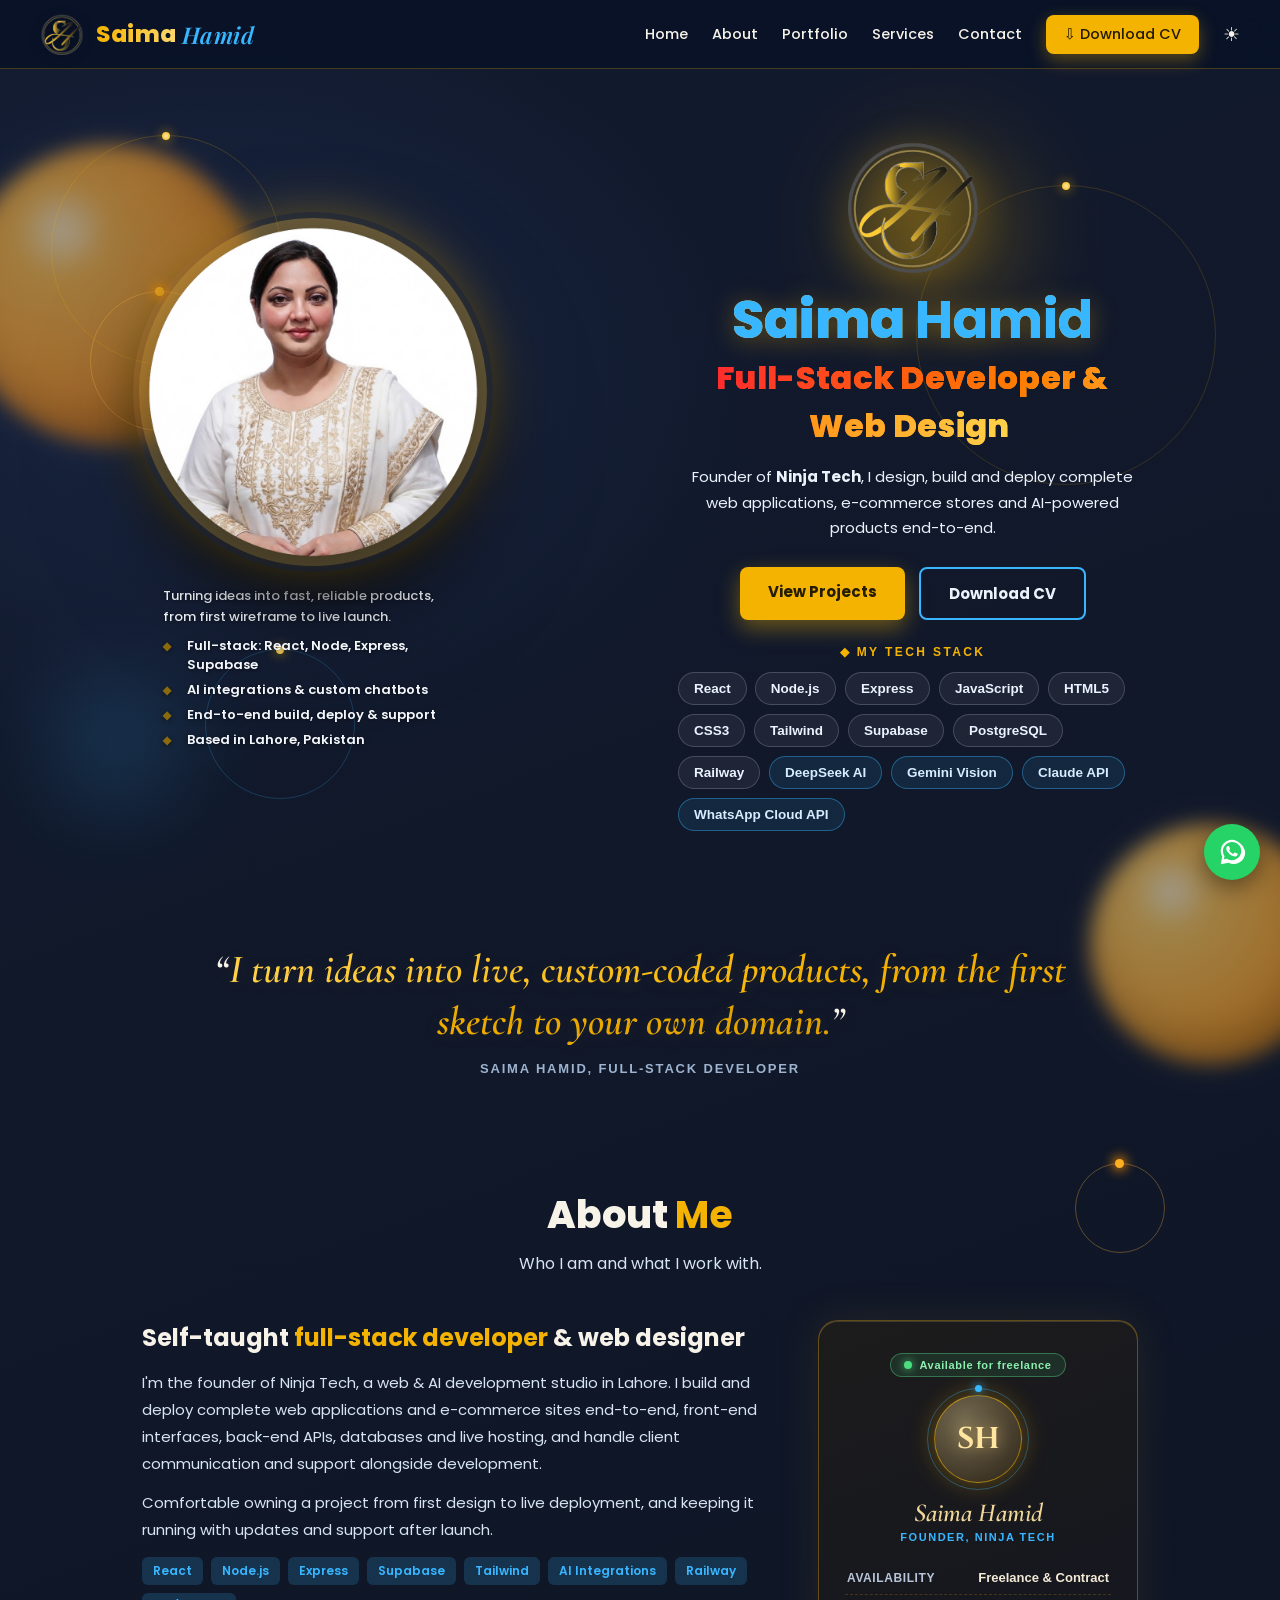
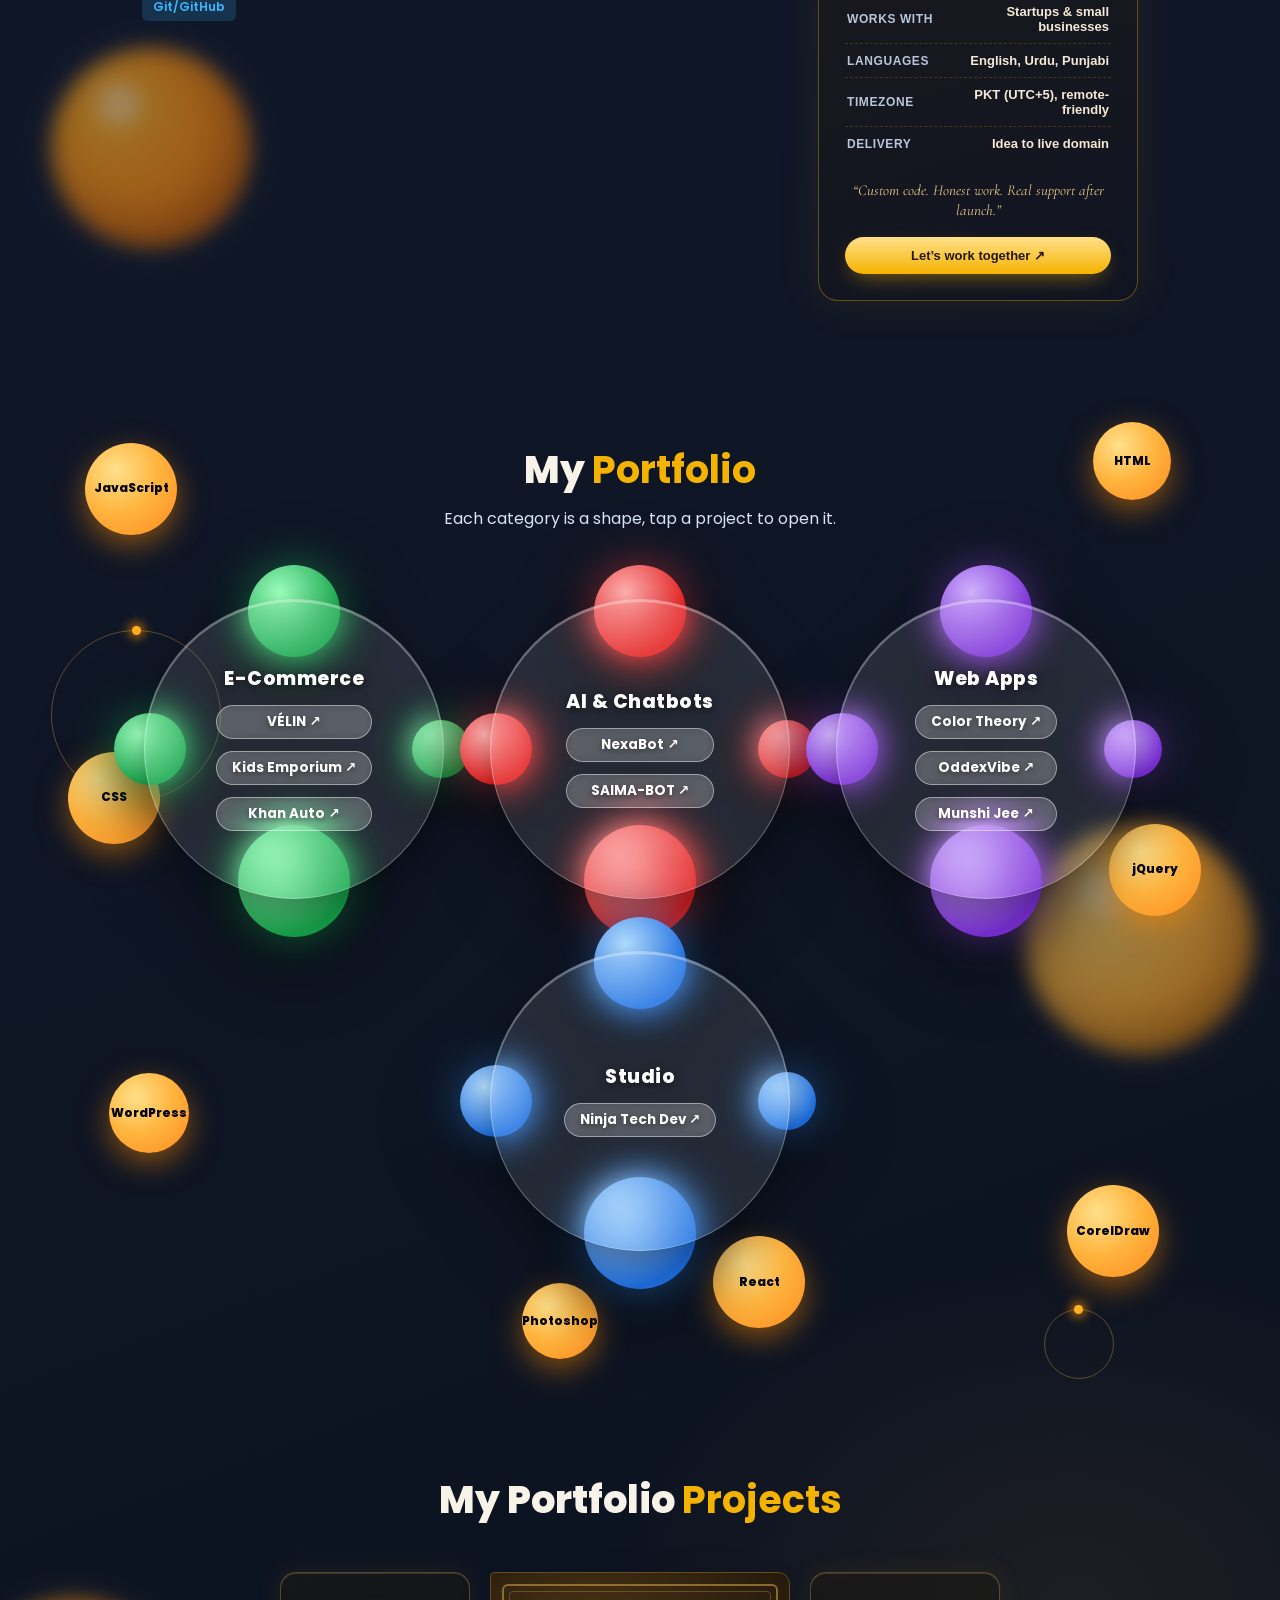
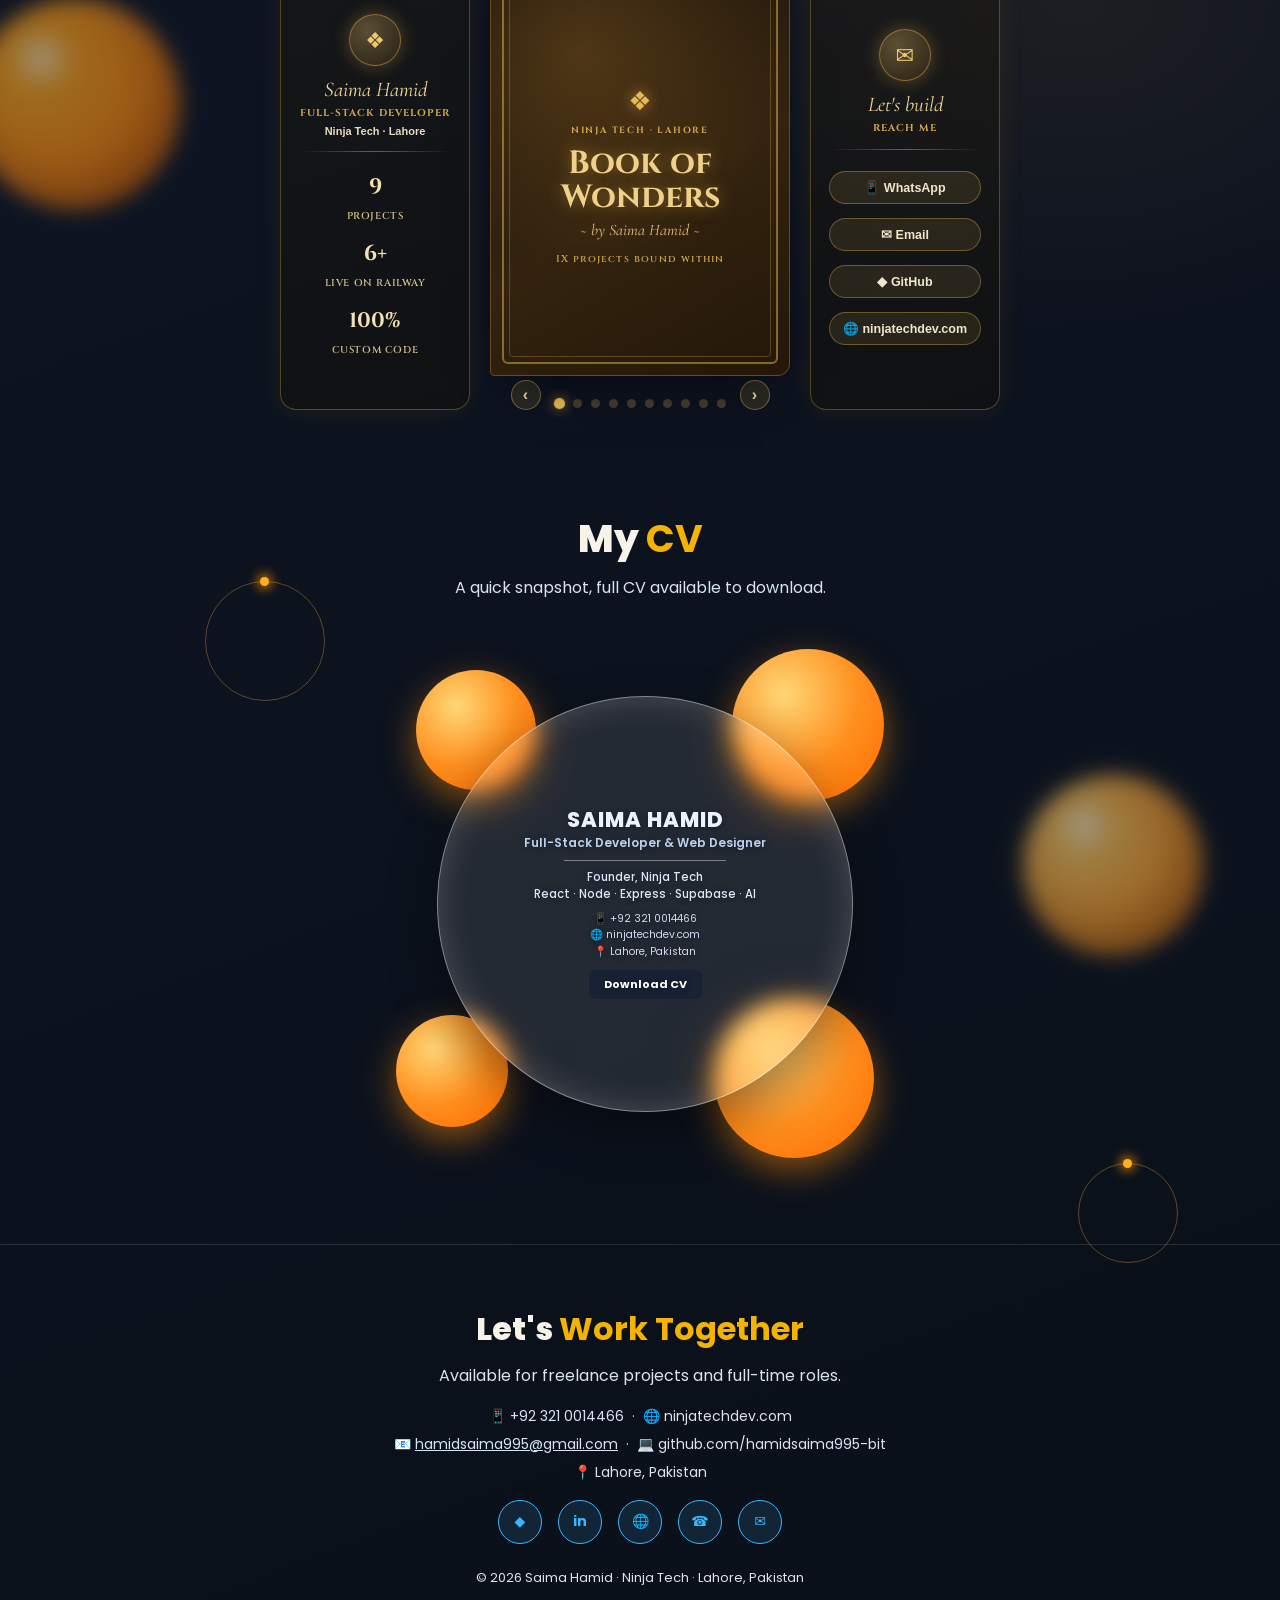
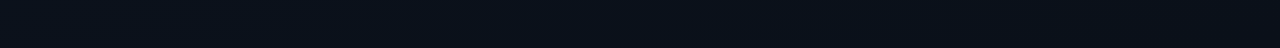
==== index.html @ 337b9e48 "Add files via upload" ====
<!DOCTYPE html>
<html lang="en" data-theme="dark">
<head>
<meta charset="UTF-8"><meta name="viewport" content="width=device-width, initial-scale=1.0">
<title>Saima Hamid, Portfolio</title>
<link rel="preconnect" href="https://fonts.googleapis.com">
<link href="https://fonts.googleapis.com/css2?family=Poppins:wght@400;500;600;700;800&family=Playfair+Display:ital,wght@1,600&display=swap" rel="stylesheet">
<style>
  :root{--accent:#F5B301;--accent-2:#e0a200;--sky:#38b6ff;--blue-dark:#0c2a5e;--ink:#152a4a;}
  html[data-theme="dark"]{--text:#f7f3e9;--muted:#d7e4f2;--nav:#f7f3e9;--line:rgba(255,255,255,.12);}
  html[data-theme="light"]{--text:#122a4a;--muted:#33506f;--nav:#122a4a;--line:rgba(12,42,94,.12);}
  *{margin:0;padding:0;box-sizing:border-box;}html{scroll-behavior:smooth;}
  body{font-family:"Poppins",system-ui,sans-serif;color:var(--text);position:relative;overflow-x:hidden;transition:color .4s;}
  html[data-theme="dark"] body{background-color:#070d1f;background-image:radial-gradient(1000px 720px at 12% 4%,rgba(46,110,255,.24),transparent 55%),radial-gradient(880px 640px at 90% 20%,rgba(120,60,230,.17),transparent 55%),radial-gradient(820px 620px at 50% 106%,rgba(24,90,220,.22),transparent 60%),linear-gradient(180deg,#060b1c,#0a1430 45%,#070d1f);}
  html[data-theme="light"] body{background:#eaf1fb;}
  @keyframes fadeUp{from{opacity:0;transform:translateY(24px);}to{opacity:1;transform:translateY(0);}}
  @keyframes fadeDown{from{opacity:0;transform:translateY(-16px);}to{opacity:1;transform:translateY(0);}}
  .reveal,.fx{animation:revIn .9s ease both;}@keyframes revIn{0%{opacity:0;transform:translateY(22px)}100%{opacity:1;transform:none}}

  nav{position:sticky;top:0;z-index:50;display:flex;align-items:center;justify-content:space-between;
    padding:12px 40px;background:rgba(8,18,38,.82);backdrop-filter:blur(12px);
    border-bottom:1px solid rgba(245,179,1,.25);animation:fadeDown .6s ease both;}
  html[data-theme="light"] nav{background:rgba(255,255,255,.9);border-bottom:1px solid rgba(12,42,94,.12);}
  .brand{display:flex;align-items:center;gap:12px;}
  .brand img{width:44px;height:44px;object-fit:contain;filter:drop-shadow(0 2px 6px rgba(0,0,0,.4));}
  .brand .bt{font-weight:800;font-size:23px;letter-spacing:.5px;display:flex;align-items:center;gap:5px;}
  .brand .b1{background:linear-gradient(90deg,var(--accent),#ffd76a);-webkit-background-clip:text;background-clip:text;color:transparent;}
  .brand .b2{color:var(--sky);font-family:"Playfair Display",serif;font-style:italic;font-weight:600;}
  .links{display:flex;align-items:center;gap:24px;}
  .links a{color:var(--nav);text-decoration:none;font-size:14.5px;font-weight:500;position:relative;transition:.25s;white-space:nowrap;}
  .links a:not(.cv-dl)::after{content:"";position:absolute;left:0;bottom:-6px;height:2px;width:0;background:linear-gradient(90deg,var(--accent),var(--sky));transition:width .3s;}
  .links a:not(.cv-dl):hover::after{width:100%;}.links a:hover{color:var(--accent);}
  .cv-dl{display:inline-flex;align-items:center;gap:7px;background:var(--accent);color:#241c00 !important;padding:9px 18px;border-radius:8px;font-weight:700;box-shadow:0 6px 18px rgba(245,179,1,.35);transition:.25s;}
  .cv-dl:hover{background:var(--accent-2);}
  .toggle{background:none;border:none;cursor:pointer;font-size:19px;color:var(--nav);transition:transform .4s;}.toggle:hover{transform:rotate(30deg) scale(1.15);}

  .hero{display:flex;align-items:center;justify-content:space-around;gap:40px;padding:56px 60px;min-height:calc(100vh - 70px);flex-wrap:wrap;background:linear-gradient(90deg,#c6a02a 0,#9c7a18 40%,rgba(9,24,52,.42) 40%,rgba(9,24,52,.42) 100%),url("[data-uri]") center/cover;}
  .photo-wrap{flex-shrink:0;display:flex;flex-direction:column;align-items:center;gap:14px;animation:fadeUp .8s .1s ease both;}
  .hero-icon{width:360px;max-width:88vw;filter:drop-shadow(0 26px 44px rgba(0,0,0,.5));display:block;}
  .info{max-width:470px;}
  html[data-theme="light"] .info{background:rgba(255,255,255,.74);backdrop-filter:blur(4px);padding:26px;border-radius:18px;box-shadow:0 20px 50px rgba(12,42,94,.15);}
  .info .hi{color:var(--sky);font-weight:600;letter-spacing:2px;font-size:13px;}
  .info .name{font-size:52px;font-weight:800;line-height:1.05;margin-top:6px;}.info .name b{color:var(--accent);}
  .bar{height:4px;width:70px;margin:14px 0;border-radius:3px;background:linear-gradient(90deg,var(--accent),var(--sky));}
  .info .role{font-size:19px;font-weight:600;color:var(--accent);}
  html[data-theme="light"] .info .role{color:var(--blue-dark);}
  .info .desc{color:#dbe7f6;font-size:15px;line-height:1.7;margin-top:14px;}
  .cta{display:flex;gap:14px;margin-top:26px;flex-wrap:wrap;}
  .btn{padding:13px 28px;border-radius:8px;font-size:15px;font-weight:700;text-decoration:none;transition:.28s;}
  .btn.primary{background:var(--accent);color:#241c00;box-shadow:0 8px 22px rgba(245,179,1,.4);}
  .btn.primary:hover{transform:translateY(-3px);box-shadow:0 14px 30px rgba(56,182,255,.5);}
  .btn.ghost{background:transparent;color:var(--text);border:2px solid var(--sky);}.btn.ghost:hover{background:var(--sky);color:#fff;}

  section.block{padding:70px 46px;max-width:1180px;margin:0 auto;}
  .head{text-align:center;margin-bottom:44px;}
  .head h2{font-size:38px;font-weight:800;}.head h2 b{color:var(--accent);}.head p{color:var(--muted);margin-top:8px;}
  .about{display:flex;gap:56px;align-items:center;flex-wrap:wrap;justify-content:center;}
  .about-txt{max-width:620px;}.about-txt h3{font-size:24px;margin-bottom:14px;}.about-txt h3 b{color:var(--accent);}
  .about-txt p{color:var(--muted);line-height:1.8;font-size:15px;margin-bottom:12px;}
  .about-txt .chips{display:flex;flex-wrap:wrap;gap:8px;margin-top:14px;}
  .about-txt .chips span{font-size:12px;padding:5px 11px;border-radius:6px;background:rgba(56,182,255,.18);color:var(--sky);font-weight:600;}

  /* PORTFOLIO, shape with multi-color orb image fill (no glass) */
  .tiles{display:flex;flex-wrap:wrap;gap:52px 46px;justify-content:center;align-items:center;padding:24px 0 80px;}
  .tile{position:relative;display:grid;place-items:center;filter:drop-shadow(0 20px 30px rgba(0,0,0,.62));transition:transform .45s cubic-bezier(.2,.85,.3,1),filter .45s;}
  .tile:hover{transform:translateY(-14px) scale(1.06);filter:drop-shadow(0 28px 46px rgba(0,0,0,.65)) brightness(1.09) saturate(1.15);}.tile-bg{transition:box-shadow .45s;}
  .tile-bg{position:absolute;inset:0;background-size:cover;background-position:center;backdrop-filter:blur(10px) saturate(1.25);-webkit-backdrop-filter:blur(10px) saturate(1.25);box-shadow:inset 5px 6px 16px rgba(255,255,255,.30),inset -8px -10px 22px rgba(0,0,0,.34),inset 0 0 0 1.5px rgba(255,255,255,.38);}
  .ecom .tile-bg{background:radial-gradient(42% 34% at 30% 20%,rgba(255,255,255,.92) 0%,rgba(255,255,255,0) 46%),radial-gradient(135% 120% at 24% 14%,rgba(255,255,255,.45) 0%,rgba(255,255,255,0) 50%),radial-gradient(120% 120% at 82% 92%,rgba(0,0,0,.40) 0%,rgba(0,0,0,0) 52%),linear-gradient(150deg,rgba(34,197,94,.52),rgba(14,120,66,.42));}
  .ai .tile-bg{background:radial-gradient(42% 34% at 30% 20%,rgba(255,255,255,.92) 0%,rgba(255,255,255,0) 46%),radial-gradient(135% 120% at 24% 14%,rgba(255,255,255,.45) 0%,rgba(255,255,255,0) 50%),radial-gradient(120% 120% at 82% 92%,rgba(0,0,0,.40) 0%,rgba(0,0,0,0) 52%),linear-gradient(150deg,rgba(139,92,246,.54),rgba(76,45,180,.44));}
  .web .tile-bg{background:radial-gradient(42% 34% at 30% 20%,rgba(255,255,255,.92) 0%,rgba(255,255,255,0) 46%),radial-gradient(135% 120% at 24% 14%,rgba(255,255,255,.45) 0%,rgba(255,255,255,0) 50%),radial-gradient(120% 120% at 82% 92%,rgba(0,0,0,.40) 0%,rgba(0,0,0,0) 52%),linear-gradient(150deg,rgba(239,68,68,.54),rgba(165,25,40,.44));}
  .studio .tile-bg{background:radial-gradient(42% 34% at 30% 20%,rgba(255,255,255,.92) 0%,rgba(255,255,255,0) 46%),radial-gradient(135% 120% at 24% 14%,rgba(255,255,255,.45) 0%,rgba(255,255,255,0) 50%),radial-gradient(120% 120% at 82% 92%,rgba(0,0,0,.40) 0%,rgba(0,0,0,0) 52%),linear-gradient(150deg,rgba(245,179,1,.58),rgba(200,140,0,.46));}
  .tile-in{position:relative;z-index:2;text-align:center;padding:8%;}
  .tcat{display:block;font-weight:800;font-size:19px;letter-spacing:.5px;margin-bottom:10px;color:#fff;text-shadow:0 2px 6px rgba(0,0,0,.4);}
  .tlinks{display:flex;flex-direction:column;gap:8px;}
  .tlinks a{display:inline-block;background:rgba(255,255,255,.16);border:1px solid rgba(255,255,255,.4);padding:6px 15px;border-radius:999px;backdrop-filter:blur(4px);color:#fff;text-decoration:none;font-size:13.5px;font-weight:700;transition:.25s;margin:2px 0;}
  
  .concave{width:322px;height:264px;}.concave .tile-bg{clip-path:url(#cc);}.concave .tile-in{max-width:58%;}.tile-bg{z-index:1;}.tile-in{z-index:2;}.tile::before,.tile::after{content:"";position:absolute;border-radius:50%;z-index:3;pointer-events:none;background:radial-gradient(circle at 34% 30%,#ffe08a 0%,#ffb43e 48%,#ff8a1e 100%);box-shadow:0 10px 30px rgba(255,140,0,.5);display:grid;place-items:center;text-align:center;color:#000;font-weight:800;font-size:12px;line-height:1.05;letter-spacing:.2px;}.tile::before{width:100px;height:100px;top:50%;left:50%;margin:-50px;animation:orbitA 15s linear infinite,glowpulse 4s ease-in-out infinite;}.tile::after{width:100px;height:100px;top:50%;left:50%;margin:-50px;animation:orbitB 21s linear infinite,glowpulse 5s ease-in-out infinite;}.hex{width:300px;height:266px;}.hex .tile-bg{clip-path:polygon(25% 0,75% 0,100% 50%,75% 100%,25% 100%,0 50%);}.hex .tile-in{max-width:64%;}
  .pill{width:320px;height:196px;}.pill .tile-bg{border-radius:999px;}.pill .tile-in{max-width:72%;}
  .star{width:344px;height:344px;}.star .tile-bg{clip-path:polygon(50% 2%,67.6% 25.7%,95.6% 35.2%,78.5% 59.3%,78.2% 88.8%,50% 80%,21.8% 88.8%,21.5% 59.3%,4.4% 35.2%,32.4% 25.7%);box-shadow:inset 9px 11px 22px rgba(255,255,255,.42),inset -13px -15px 32px rgba(0,0,0,.48),inset 0 0 0 2px rgba(255,255,255,.4);}
  .star .tile-in{max-width:58%;transform:translateY(0);}
  .star .tcat,.star .tlinks a{color:#fff;text-shadow:0 2px 6px rgba(0,0,0,.5);}
  .star .tlinks a:hover{color:#ffe9a8;text-decoration:underline;}

  .svc-grid{display:grid;grid-template-columns:repeat(auto-fill,minmax(280px,1fr));gap:24px;}
  .svc{background:linear-gradient(160deg,#ffdd72,#f5b301);border:1px solid #e0a200;border-radius:16px;padding:28px 24px;transition:transform .3s,box-shadow .3s;box-shadow:0 14px 34px rgba(245,179,1,.3);}
  .svc:hover{transform:translateY(-6px)!important;box-shadow:0 22px 46px rgba(245,179,1,.45);}
  .svc-ic{font-size:34px;margin-bottom:12px;}.svc h3{font-size:19px;margin-bottom:8px;color:#0c2a5e;}
  .svc p{color:#12386e;font-size:14px;line-height:1.65;font-weight:500;}

  .cvsec{max-width:1180px;margin:0 auto;padding:30px 46px 70px;}
  .cvcircle{position:relative;width:520px;max-width:92vw;aspect-ratio:1/1;margin:0 auto;}
  .cv-glass{position:absolute;top:50%;left:51%;transform:translate(-50%,-50%);width:80%;height:80%;border-radius:50%;
    background:rgba(255,255,255,.10);backdrop-filter:blur(11px);-webkit-backdrop-filter:blur(11px);border:1.5px solid rgba(255,255,255,.45);
    display:flex;flex-direction:column;align-items:center;justify-content:center;text-align:center;padding:6%;color:#eaf2ff;box-shadow:inset 0 0 34px rgba(255,255,255,.18),0 20px 50px rgba(0,0,0,.4);text-shadow:0 1px 6px rgba(0,0,0,.4);}
  .cv-glass .cvn{font-size:clamp(15px,2vw,21px);font-weight:800;letter-spacing:1px;line-height:1.1;}
  .cv-glass .cvr{font-size:clamp(9px,1.2vw,12px);font-weight:600;color:#bcd2ee;margin-top:3px;}
  .cv-glass .cvline{width:46%;height:1px;background:rgba(255,255,255,.4);margin:8px 0;}
  .cv-glass .cvsk{font-size:clamp(9px,1.15vw,11.5px);color:#dbe7f8;line-height:1.5;font-weight:500;}
  .cv-glass .cvc{font-size:clamp(8px,1.05vw,10.5px);color:#cddcf0;margin-top:7px;line-height:1.6;}
  .cv-glass .cvdl{margin-top:9px;font-size:clamp(9px,1.1vw,11px);font-weight:700;text-decoration:none;background:#182234;color:#fff;padding:6px 15px;border-radius:6px;}

  footer{padding:60px 46px;text-align:center;border-top:1px solid var(--line);margin-top:10px;}
  footer h2{font-size:32px;font-weight:800;}footer h2 b{color:var(--accent);}footer p{color:var(--muted);margin:10px 0 8px;}
  .fcontact{color:var(--muted);font-size:14px;line-height:2;margin:14px 0;}
  .social{display:flex;gap:16px;justify-content:center;margin-top:10px;flex-wrap:wrap;}
  .social a{width:44px;height:44px;border-radius:50%;display:grid;place-items:center;color:var(--sky);border:1px solid var(--sky);background:rgba(56,182,255,.12);text-decoration:none;font-size:14px;font-weight:700;transition:.25s;}
  .social a:hover{background:var(--sky);color:#fff;transform:scale(1.15);box-shadow:0 0 16px var(--sky);}
  .copy{margin-top:24px;color:var(--muted);font-size:13px;}

  @media (max-width:820px){html{scroll-padding-top:112px;}html,body{overflow-x:hidden;}nav{flex-wrap:wrap;justify-content:center;gap:8px 14px;padding:10px 12px;}.brand{width:100%;justify-content:center;}.brand img{width:34px;height:34px;}.brand .bt{font-size:18px;}.links{width:100%;justify-content:center;gap:8px 14px;flex-wrap:wrap;order:2;}.links a{font-size:12.5px;}.cv-dl{padding:7px 13px;font-size:12.5px;}.hero{flex-direction:column;text-align:center;justify-content:flex-start;gap:22px;padding:34px 18px 46px;min-height:auto;background:linear-gradient(180deg,#c9a52b 0,#a07d18 33%,rgba(9,24,52,.5) 33%,rgba(9,24,52,.62) 100%),url("[data-uri]") center/cover;}.photo-wrap{margin:0 auto;}.hero-icon{width:186px;}.info{max-width:520px;margin:0 auto;}.info .name{font-size:clamp(30px,9vw,44px);}.bar{margin:12px auto;}.info .role{font-size:16px;min-height:1.7em;}.info .desc{font-size:14.5px;}.cta{justify-content:center;}.btn{padding:12px 22px;font-size:14px;}html[data-theme="light"] body{background:#eaf1fb;}section.block{padding:44px 16px;}.cvsec{padding:18px 16px 46px;}.head h2{font-size:26px;}.head p{font-size:14px;}.head{margin-bottom:30px;}.about{gap:22px;}.about-txt h3{font-size:20px;}.about-txt p{font-size:14.5px;}.sparks{display:none;}#portfolio{overflow:visible;}.tiles{gap:30px;padding:4px 0 20px;}.star{width:min(320px,88vw);height:min(320px,88vw);}.star .tile-in{max-width:60%;}.tcat{font-size:18px;}.tlinks a{font-size:13px;padding:7px 14px;}.svc-grid{grid-template-columns:1fr;gap:16px;}.svc{padding:22px 20px;}.cvcircle{width:min(400px,94vw);}.photo-info{max-width:88%!important;margin:8px auto 0!important;background:rgba(9,18,42,.6)!important;backdrop-filter:blur(6px);border:1px solid rgba(255,255,255,.14)!important;border-radius:16px!important;padding:16px 18px!important;}.photo-info p{color:#e9f0fb!important;}.photo-info li{color:#ffffff!important;}.photo-info li::before{color:#f5b301!important;}footer{padding:44px 16px;}footer h2{font-size:26px;}.fcontact{font-size:13px;}}
@keyframes floaty{0%,100%{transform:translateY(0)}50%{transform:translateY(-13px)}}@keyframes floaty2{0%,100%{transform:translateY(0)}50%{transform:translateY(13px)}}@keyframes glowpulse{0%,100%{box-shadow:0 10px 30px rgba(255,140,0,.4)}50%{box-shadow:0 10px 40px rgba(255,170,40,.75)}}@keyframes shimmer{0%{background-position:0% 50%}100%{background-position:200% 50%}}.hero-icon{transition:transform .5s;}.hero-icon:hover{transform:scale(1.05) rotate(-2deg);}.bar{background:linear-gradient(90deg,var(--accent),var(--sky),var(--accent));background-size:200% 100%;animation:shimmer 3s linear infinite;}.svc{transition:transform .35s,box-shadow .35s;}.social a{animation:floaty 7s ease-in-out infinite;}.tile:hover .tile-bg{filter:hue-rotate(180deg) brightness(1.12) saturate(1.2);box-shadow:inset 6px 8px 18px rgba(255,255,255,.45),inset -10px -12px 26px rgba(0,0,0,.4),inset 0 0 0 2px rgba(255,255,255,.55);}.btn.primary:hover{background:var(--sky);color:#04223f;}.btn.ghost:hover{background:var(--accent);color:#241c00;border-color:var(--accent);}.svc{transition:transform .35s,box-shadow .35s,background .35s;}.cv-dl:hover{background:var(--sky);color:#04223f !important;}.tlinks a:hover{background:var(--sky);color:#04223f;border-color:var(--sky);transform:translateY(-2px);box-shadow:0 7px 18px rgba(56,182,255,.5);}.social a:hover{background:var(--accent);color:#241c00;border-color:var(--accent);box-shadow:0 0 16px var(--accent);}.techline{margin-top:14px;font-size:13px;font-weight:600;color:var(--sky);letter-spacing:.6px;}@keyframes spin{to{transform:rotate(360deg)}}@keyframes spinr{to{transform:rotate(-360deg)}}.ecom .tile-bg{animation:spin 26s linear infinite;}.ai .tile-bg{animation:spinr 30s linear infinite;}.web .tile-bg{animation:spin 24s linear infinite;}.studio .tile-bg{animation:spin 22s linear infinite;}@keyframes orbitA{from{transform:rotate(0deg) translateX(225px) rotate(0deg)}to{transform:rotate(360deg) translateX(225px) rotate(-360deg)}}@keyframes orbitB{from{transform:rotate(180deg) translateX(260px) rotate(-180deg)}to{transform:rotate(540deg) translateX(260px) rotate(-540deg)}}@keyframes orbitAm{from{transform:rotate(0deg) translateX(158px) rotate(0deg)}to{transform:rotate(360deg) translateX(158px) rotate(-360deg)}}@keyframes orbitBm{from{transform:rotate(180deg) translateX(182px) rotate(-180deg)}to{transform:rotate(540deg) translateX(182px) rotate(-540deg)}}.cvcircle{animation:spin 34s linear infinite;}@keyframes cvtext{from{transform:translate(-50%,-50%) rotate(0deg)}to{transform:translate(-50%,-50%) rotate(-360deg)}}.cv-glass{animation:cvtext 34s linear infinite;}.ecom::before{content:"JavaScript"}.ecom::after{content:"HTML"}.ai::before{content:"CSS"}.ai::after{content:"jQuery"}.web::before{content:"WordPress"}.web::after{content:"CorelDraw"}.studio::before{content:"Photoshop"}.studio::after{content:"React"}section,.hero,footer{scroll-margin-top:150px;}html{scroll-padding-top:150px;}.tile::before,.tile::after{display:none!important;}#portfolio{position:relative;overflow:hidden;}.tiles{position:relative;z-index:2;}.sparks{position:absolute;inset:0;z-index:0;pointer-events:none;}.spark{position:absolute;width:92px;height:92px;border-radius:50%;display:grid;place-items:center;color:#000;font-weight:800;font-size:12px;text-align:center;line-height:1.05;background:radial-gradient(circle at 34% 30%,#ffe08a,#ffb43e 48%,#ff8a1e 100%);box-shadow:0 10px 30px rgba(255,140,0,.5);}.sp1{top:7%;left:3%}.sp2{top:5%;right:5%;width:78px;height:78px}.sp3{top:37%;left:1.5%}.sp4{top:44%;right:2.5%}.sp5{bottom:24%;left:5%;width:80px;height:80px}.sp6{bottom:12%;right:6%}.sp7{bottom:4%;left:40%;width:76px;height:76px}.sp8{bottom:7%;right:36%}.role{min-height:1.5em;}.type-cursor{display:inline-block;width:3px;height:1em;background:currentColor;margin-left:3px;vertical-align:-2px;animation:blink 1s step-end infinite;}@keyframes blink{50%{opacity:0}}.info .name{position:relative;display:inline-block;transition:transform .35s ease;background:linear-gradient(95deg,#ffe27a 0%,#f5b301 45%,#ffd24d 72%,#f5b301 100%);-webkit-background-clip:text;background-clip:text;-webkit-text-fill-color:transparent;color:transparent;filter:drop-shadow(0 3px 12px rgba(245,179,1,.35));}.info .name b{-webkit-text-fill-color:transparent;color:transparent;}.info .name:hover{transform:scale(1.04);}.cvorb{position:absolute;border-radius:50%;z-index:1;pointer-events:none;background:radial-gradient(circle at 34% 30%,#ffd777,#ff8f1e 52%,#ff6a00 100%);box-shadow:0 12px 34px rgba(255,140,0,.5);}.cv-glass{z-index:2;}.c1{width:120px;height:120px;top:5%;left:7%}.c2{width:152px;height:152px;top:1%;right:3%}.c3{width:112px;height:112px;bottom:7%;left:3%}.c4{width:160px;height:160px;bottom:1%;right:5%}body::before{content:"";position:fixed;inset:0;z-index:-1;pointer-events:none;opacity:.08;background:url("data:image/svg+xml,%3Csvg xmlns='http://www.w3.org/2000/svg' width='200' height='200'%3E%3Cfilter id='n'%3E%3CfeTurbulence type='fractalNoise' baseFrequency='0.85' numOctaves='2' stitchTiles='stitch'/%3E%3C/filter%3E%3Crect width='100%25' height='100%25' filter='url(%23n)'/%3E%3C/svg%3E");background-size:190px 190px;}@keyframes drift1{0%,100%{transform:translate(0,0)}20%{transform:translate(70px,90px)}45%{transform:translate(-50px,180px)}70%{transform:translate(90px,240px)}}@keyframes drift2{0%,100%{transform:translate(0,0)}25%{transform:translate(-80px,130px)}50%{transform:translate(60px,250px)}75%{transform:translate(-100px,150px)}}@keyframes drift3{0%,100%{transform:translate(0,0)}30%{transform:translate(100px,-70px)}55%{transform:translate(-70px,-140px)}80%{transform:translate(60px,-40px)}}@keyframes drift4{0%,100%{transform:translate(0,0)}25%{transform:translate(-90px,-100px)}50%{transform:translate(70px,-200px)}75%{transform:translate(-40px,-70px)}}.sp1{animation:drift1 22s ease-in-out infinite;}.sp2{animation:drift2 27s ease-in-out infinite;}.sp3{animation:drift3 20s ease-in-out infinite;}.sp4{animation:drift4 25s ease-in-out infinite;}.sp5{animation:drift1 29s ease-in-out infinite reverse;}.sp6{animation:drift2 24s ease-in-out infinite;}.sp7{animation:drift3 26s ease-in-out infinite;}.sp8{animation:drift4 21s ease-in-out infinite;}body::after{content:"";position:fixed;inset:0;z-index:-1;pointer-events:none;background:radial-gradient(900px 700px at 28% 18%,rgba(96,64,230,.16),transparent 60%),radial-gradient(820px 640px at 78% 82%,rgba(40,120,255,.14),transparent 60%),radial-gradient(700px 560px at 88% 12%,rgba(0,200,220,.08),transparent 60%);animation:bgshift 20s ease-in-out infinite alternate;}@keyframes bgshift{0%{transform:translate(0,0) scale(1)}100%{transform:translate(4%,3%) scale(1.06)}}.photo-frame::before{content:"";position:absolute;top:50%;left:50%;width:90%;height:90%;transform:translate(-50%,-50%);border-radius:50%;border:12px solid rgba(235,186,70,.42);box-shadow:0 0 70px rgba(235,186,70,.25),inset 0 0 46px rgba(235,186,70,.14);z-index:-1;}.photo-frame{position:relative;display:inline-block;line-height:0;animation:floaty 6s ease-in-out infinite;}.hero-logo{display:block;width:78px;height:auto;margin-bottom:10px;filter:drop-shadow(0 6px 18px rgba(245,179,1,.6));}.photo-info{max-width:300px;text-align:left;}.photo-info p{font-size:13px;line-height:1.6;color:#4a3a0c;margin-bottom:10px;font-weight:500;}.photo-info ul{list-style:none;padding:0;margin:0;}.photo-info li{font-size:13px;font-weight:600;color:#2c2306;margin:7px 0;padding-left:24px;position:relative;line-height:1.4;}.photo-info li::before{content:"\25C6";position:absolute;left:0;top:1px;color:#8a6a0c;font-size:12px;}html[data-theme="light"] .cv-glass{color:#152a4a;}html[data-theme="light"] .cv-glass .cvr{color:#33506f;}html[data-theme="light"] .cv-glass .cvsk{color:#22374f;}html[data-theme="light"] .cv-glass .cvc{color:#33506f;}html[data-theme="light"] .cv-glass .cvline{background:rgba(20,42,74,.35);}html[data-theme="light"] .cv-glass{background:rgba(255,255,255,.55);border-color:rgba(20,42,74,.2);}html[data-theme="light"] .about-txt p{color:#33506f;}html[data-theme="light"] .fcontact,html[data-theme="light"] .copy,html[data-theme="light"] footer p{color:#33506f;}html[data-theme="light"] .cv-glass{background:rgba(255,255,255,.55);border-color:rgba(12,42,94,.2);color:#122a4a;text-shadow:none;}html[data-theme="light"] .cv-glass .cvr,html[data-theme="light"] .cv-glass .cvc{color:#33506f;}html[data-theme="light"] .cv-glass .cvsk{color:#1c2c47;}html[data-theme="light"] .cv-glass .cvline{background:rgba(12,42,94,.3);}html[data-theme="light"] .about-txt .chips span{background:rgba(47,111,208,.16);color:#1f4f9c;}html[data-theme="light"] .head p,html[data-theme="light"] .about-txt p,html[data-theme="light"] .desc{color:#33506f;}html[data-theme="light"] .photo-info p{color:#3a2d08;}html[data-theme="light"] .photo-info li{color:#241c04;}</style>

<style id="sh-uni">
/* ===== UNIFORM DARK BACKGROUND (both toggle states) + orbs ===== */
html[data-theme="dark"] body, html[data-theme="light"] body, body{
  background:
    radial-gradient(900px 650px at 18% 8%, rgba(70,110,190,.16), transparent 60%),
    radial-gradient(760px 560px at 84% 66%, rgba(150,110,60,.12), transparent 60%),
    linear-gradient(160deg,#121a2e 0%,#0a1019 100%) !important;
}
body::before, body::after{ display:none !important; background:none !important; }
/* hero: no split, show the uniform dark bg + orbs */
.hero{ background:transparent !important; }
@media (max-width:760px){ .hero{ background:transparent !important; } }
/* hero: NO cards, plain text on glassy bg */
.info, .photo-info, html[data-theme="light"] .info, html[data-theme="dark"] .info,
html[data-theme="light"] .photo-info, html[data-theme="dark"] .photo-info{
  background:transparent !important; border:none !important; box-shadow:none !important;
  backdrop-filter:none !important; -webkit-backdrop-filter:none !important; padding:0 !important;
}
.photo-info, .photo-info *{ color:#f4f7fc !important; text-shadow:0 1px 5px rgba(0,0,0,.55) !important; }
.info .role, .info .desc, .info .hi{ color:#eaf2fb !important; }
.info .btn.ghost{ color:#eaf2fb !important; }
/* ===== ORBS (blue = night default, golden = day via body.orbs-day) ===== */
.sh-orblayer{ position:absolute; inset:0; z-index:-1; pointer-events:none; overflow:hidden; }
.sh-orb{ position:absolute; border-radius:50%; filter:blur(50px); opacity:.5; }
.sh-orb.sh-solid{ filter:blur(3px); opacity:.75; }
.sho1{ width:300px;height:300px;top:3%;left:-40px; background:radial-gradient(circle at 30% 30%,#6FB8FF,#1560C4); animation:shfa 18s ease-in-out infinite; }
.sho2{ width:240px;height:240px;top:17%;right:-50px; background:radial-gradient(circle at 30% 30%,#9AD4FF,#2D8CFF); animation:shfb 22s ease-in-out infinite; }
.sho3{ width:200px;height:200px;top:34%;left:4%; background:radial-gradient(circle at 30% 30%,#7CC5FF,#1E6FE0); animation:shfa 20s ease-in-out infinite reverse; }
.sho4{ width:230px;height:230px;top:50%;right:2%; background:radial-gradient(circle at 30% 30%,#9AD4FF,#2D8CFF); animation:shfb 19s ease-in-out infinite; }
.sho5{ width:210px;height:210px;top:66%;left:-30px; background:radial-gradient(circle at 30% 30%,#7CC5FF,#1E6FE0); animation:shfa 21s ease-in-out infinite; }
.sho6{ width:180px;height:180px;top:82%;right:6%; background:radial-gradient(circle at 30% 30%,#9AD4FF,#2D8CFF); animation:shfb 17s ease-in-out infinite reverse; }
@keyframes shfa{ 0%,100%{transform:translate(0,0);} 50%{transform:translate(28px,38px);} }
@keyframes shfb{ 0%,100%{transform:translate(0,0);} 50%{transform:translate(-36px,28px);} }
body.orbs-day .sho1{ background:radial-gradient(circle at 30% 30%,#FFC24B,#FF7A00) !important; }
body.orbs-day .sho2{ background:radial-gradient(circle at 30% 30%,#FFD36B,#FF8A00) !important; }
body.orbs-day .sho3{ background:radial-gradient(circle at 30% 30%,#FFB020,#FF6A00) !important; }
body.orbs-day .sho4{ background:radial-gradient(circle at 30% 30%,#FFD36B,#FF8A00) !important; }
body.orbs-day .sho5{ background:radial-gradient(circle at 30% 30%,#FFB020,#FF6A00) !important; }
body.orbs-day .sho6{ background:radial-gradient(circle at 30% 30%,#FFD36B,#FF7A00) !important; }
/* ===== MOBILE: hamburger menu + normal header height ===== */
.sh-burger{ display:none; background:none; border:none; color:#f7f3e9; font-size:26px; line-height:1; cursor:pointer; padding:4px 8px; }
@media (max-width:760px){
  nav{ flex-wrap:nowrap !important; justify-content:space-between !important; padding:10px 16px !important; position:sticky; }
  .brand{ width:auto !important; justify-content:flex-start !important; }
  .sh-burger{ display:inline-flex; }
  .links{ display:none !important; position:absolute; top:100%; left:0; right:0; flex-direction:column; align-items:flex-start;
           gap:14px; background:#0d1526; padding:16px 20px; border-top:1px solid rgba(255,255,255,.14); box-shadow:0 20px 40px rgba(0,0,0,.5); }
  nav.sh-open .links{ display:flex !important; }
  .links .cv-dl{ margin-top:4px; }
  /* skill circles visible + smaller on mobile */
  .sparks{ display:block !important; }
  .spark{ width:56px !important; height:56px !important; font-size:9px !important; }
  /* project star shapes: sized so buttons fit inside */
  .star{ width:min(300px,84vw) !important; height:min(300px,84vw) !important; }
  .star .tile-in{ max-width:74% !important; padding:6% !important; }
  .star .tcat{ font-size:13px !important; margin-bottom:6px !important; }
  .star .tlinks{ gap:5px !important; }
  .star .tlinks a{ font-size:10px !important; padding:4px 10px !important; }
}
@media (min-width:761px){ .sh-burger{ display:none !important; } }
</style>

<style id="sh-v9">
/* ORBS -> glassy translucent spheres (shine + depth) */
.sh-orb{ filter:blur(10px) !important; opacity:.6 !important;
  box-shadow: inset -12px -16px 44px rgba(0,0,0,.32), 0 0 55px rgba(255,255,255,.06) !important;
  border:1px solid rgba(255,255,255,.16) !important; }
.sh-orb::after{ content:""; position:absolute; top:14%; left:16%; width:36%; height:28%;
  border-radius:50%; background:radial-gradient(circle, rgba(255,255,255,.65), transparent 70%); }
/* RING + DOT orbit circles floating across whole page (spray) */
.sh-ring{ position:absolute; border-radius:50%; border:1.5px solid rgba(255,185,70,.32); animation:sh-ringspin linear infinite; }
.sh-ring::before{ content:""; position:absolute; width:9px; height:9px; border-radius:50%;
  background:#FFB020; box-shadow:0 0 12px 2px #FF9000; top:-5px; left:calc(50% - 4.5px); }
@keyframes sh-ringspin{ from{transform:rotate(0);} to{transform:rotate(360deg);} }
.shr1{ width:140px;height:140px;top:6%;left:7%; animation-duration:17s; }
.shr2{ width:90px;height:90px;top:24%;right:9%; animation-duration:12s; animation-direction:reverse; }
.shr3{ width:170px;height:170px;top:46%;left:4%; animation-duration:22s; }
.shr4{ width:70px;height:70px;top:60%;right:13%; animation-duration:10s; }
.shr5{ width:120px;height:120px;top:78%;left:16%; animation-duration:19s; animation-direction:reverse; }
.shr6{ width:100px;height:100px;top:90%;right:8%; animation-duration:15s; }
/* HERO LOGO: bigger, centered over name, coin (3D) spin */
.info .hero-logo{ width:120px !important; height:auto !important; display:block !important;
  margin:0 auto 14px !important; animation: sh-coin 5s linear infinite; transform-style:preserve-3d; }
@keyframes sh-coin{ from{transform:rotateY(0deg);} to{transform:rotateY(360deg);} }
/* center the whole hero info block so logo sits centered above name */
.info{ text-align:center !important; }
.info .cta{ justify-content:center !important; }
/* FULL-STACK DEVELOPER role: bigger + red-orange-gold gradient, prominent */
.info .role{ font-size:32px !important; font-weight:800 !important; margin-top:6px !important; letter-spacing:.3px; }
.info .role, .info .role #typed{
  background:linear-gradient(90deg,#ff2d2d 0%,#ff7a00 50%,#ffd24b 100%) !important;
  -webkit-background-clip:text !important; background-clip:text !important;
  -webkit-text-fill-color:transparent !important; color:transparent !important; }
.info .role .type-cursor{ -webkit-text-fill-color:#ff7a00 !important; color:#ff7a00 !important; background:none !important; }
</style>

<style id="sh-v10">
/* PORTFOLIO: circular frosted-glass cards (like the login-card image) instead of star shapes */
.tile-bg{
  clip-path:none !important; border-radius:50% !important;
  background:rgba(255,255,255,.10) !important;
  backdrop-filter:blur(14px) !important; -webkit-backdrop-filter:blur(14px) !important;
  border:1px solid rgba(255,255,255,.30) !important;
  box-shadow: inset 0 2px 0 rgba(255,255,255,.32), 0 22px 55px -20px rgba(0,0,0,.6) !important;
}
/* colorful blob glows around each glass card (orange/pink/red vibe from the image) */
.ecom .tile-bg{ box-shadow: inset 0 2px 0 rgba(255,255,255,.32), -28px -20px 60px rgba(214,31,106,.55), 36px 32px 60px rgba(255,94,58,.5), 0 22px 55px -20px rgba(0,0,0,.6) !important; }
.ai .tile-bg{ box-shadow: inset 0 2px 0 rgba(255,255,255,.32), -28px -20px 60px rgba(150,70,230,.5), 36px 32px 60px rgba(255,93,177,.5), 0 22px 55px -20px rgba(0,0,0,.6) !important; }
.web .tile-bg{ box-shadow: inset 0 2px 0 rgba(255,255,255,.32), -28px -20px 60px rgba(230,40,60,.55), 36px 32px 60px rgba(255,157,60,.5), 0 22px 55px -20px rgba(0,0,0,.6) !important; }
.studio .tile-bg{ box-shadow: inset 0 2px 0 rgba(255,255,255,.32), -28px -20px 60px rgba(245,179,1,.5), 36px 32px 60px rgba(255,94,58,.45), 0 22px 55px -20px rgba(0,0,0,.6) !important; }
/* content centered inside the circle */
.tile-in, .star .tile-in{ max-width:74% !important; }
.tcat{ color:#fff !important; text-shadow:0 2px 8px rgba(0,0,0,.55) !important; }
.tlinks a{ background:rgba(255,255,255,.16) !important; border:1px solid rgba(255,255,255,.45) !important; color:#fff !important; }
/* keep card glows from being clipped */
#portfolio, .tiles, .tile{ overflow:visible !important; }

/* HERO LOGO a bit bigger */
.info .hero-logo{ width:140px !important; }

/* MOBILE: Saima Hamid (logo+name+text) on TOP, photo below */
@media (max-width:760px){
  .hero{ display:flex !important; flex-direction:column !important; }
  .info{ order:1 !important; }
  .photo-wrap{ order:2 !important; margin-top:10px !important; }
}
</style>

<style id="sh-v11">
/* neutral glass cards (like CV) - remove the multicolor blob glows */
.tile-bg, .ecom .tile-bg, .ai .tile-bg, .web .tile-bg, .studio .tile-bg{
  box-shadow: inset 0 2px 0 rgba(255,255,255,.32), 0 22px 55px -20px rgba(0,0,0,.6) !important;
}
/* solid sphere orbs around each card (CV style), each category its own color */
.corb{ position:absolute; width:120px; height:120px; border-radius:50%; z-index:0; pointer-events:none; }
.co1{ top:-34px; left:-30px; } .co2{ top:-26px; right:-34px; }
.co3{ bottom:-30px; left:-26px; } .co4{ bottom:-36px; right:-28px; }
.ecom .corb{ background:radial-gradient(circle at 34% 30%, #9dffbf, #16a34a 72%); box-shadow:0 0 46px rgba(33,196,106,.5); }      /* green */
.ai .corb{ background:radial-gradient(circle at 34% 30%, #ffb0b0, #e11d1d 72%); box-shadow:0 0 46px rgba(255,70,70,.5); }         /* red */
.web .corb{ background:radial-gradient(circle at 34% 30%, #d3b4ff, #7a2fd6 72%); box-shadow:0 0 46px rgba(150,80,230,.5); }       /* purple */
.studio .corb{ background:radial-gradient(circle at 34% 30%, #b3ddff, #1e6fe0 72%); box-shadow:0 0 46px rgba(56,150,255,.5); }    /* blue */
@media (max-width:760px){ .corb{ width:80px; height:80px; } .co1{top:-22px;left:-18px} .co2{top:-16px;right:-22px} .co3{bottom:-20px;left:-16px} .co4{bottom:-24px;right:-18px} }

/* SAIMA HAMID name -> blue */
.info .name, .info .name b{ color:#38b6ff !important; -webkit-text-fill-color:#38b6ff !important; }
</style>

<style id="sh-v12">
/* cards a bit smaller */
.star{ width:300px !important; height:300px !important; }
@media (max-width:760px){ .star{ width:min(260px,80vw) !important; height:min(260px,80vw) !important; } }
.tile-in, .star .tile-in{ max-width:76% !important; }

/* orbs revolve around the card (round-round like shapes) */
.corbit{ position:absolute; inset:0; z-index:0; pointer-events:none; animation:sh-corbit 20s linear infinite; }
@keyframes sh-corbit{ from{transform:rotate(0);} to{transform:rotate(360deg);} }
.ai .corbit{ animation-direction:reverse; animation-duration:24s; }
.web .corbit{ animation-duration:26s; }
.studio .corbit{ animation-direction:reverse; animation-duration:22s; }

/* orbs = varying sizes (small/big like CV), positioned at 4 sides */
.corb{ position:absolute; border-radius:50%; }
.co1{ top:-34px; left:50%; width:92px; height:92px; margin-left:-46px; }     /* top - big */
.co2{ right:-26px; top:50%; width:58px; height:58px; margin-top:-29px; }     /* right - small */
.co3{ bottom:-38px; left:50%; width:112px; height:112px; margin-left:-56px; }/* bottom - biggest */
.co4{ left:-30px; top:50%; width:72px; height:72px; margin-top:-36px; }      /* left - medium */
@media (max-width:760px){
  .co1{ top:-24px; width:64px; height:64px; margin-left:-32px; }
  .co2{ right:-18px; width:42px; height:42px; margin-top:-21px; }
  .co3{ bottom:-26px; width:78px; height:78px; margin-left:-39px; }
  .co4{ left:-20px; width:52px; height:52px; margin-top:-26px; }
}
</style>

<style id="sh-v13">
/* ===== SERVICES: light-blue GLASS cards, 6 different blue shades ===== */
.svc{
  background: rgba(90,150,255,.12) !important;
  border:1px solid rgba(150,200,255,.35) !important;
  backdrop-filter:blur(14px) !important; -webkit-backdrop-filter:blur(14px) !important;
  box-shadow: inset 0 1px 0 rgba(255,255,255,.28), 0 18px 45px -18px rgba(0,0,0,.5) !important;
}
.svc:nth-child(1){ background:rgba(80,150,255,.14) !important; border-color:rgba(120,175,255,.4) !important; }
.svc:nth-child(2){ background:rgba(56,182,255,.14) !important; border-color:rgba(90,200,255,.4) !important; }
.svc:nth-child(3){ background:rgba(120,120,255,.14) !important; border-color:rgba(150,150,255,.4) !important; }
.svc:nth-child(4){ background:rgba(70,205,225,.13) !important; border-color:rgba(110,215,235,.4) !important; }
.svc:nth-child(5){ background:rgba(100,135,245,.14) !important; border-color:rgba(140,170,255,.4) !important; }
.svc:nth-child(6){ background:rgba(60,165,215,.14) !important; border-color:rgba(100,190,230,.4) !important; }
.svc h3{ color:#eaf4ff !important; }
.svc p{ color:#c9ddf5 !important; }
/* icons: bigger + pulse */
.svc-ic{ font-size:46px !important; display:inline-block; animation: sh-pulse 2.4s ease-in-out infinite; filter:drop-shadow(0 4px 10px rgba(0,0,0,.4)); }
@keyframes sh-pulse{ 0%,100%{transform:scale(1);} 50%{transform:scale(1.18);} }
/* flip-in reveal on scroll (once) */
.svc{ transform: perspective(900px) rotateY(82deg); opacity:0; transition: transform .7s ease, opacity .7s ease; animation:none !important; }
.svc.sh-in{ transform: perspective(900px) rotateY(0deg); opacity:1; }
.svc:nth-child(2){ transition-delay:.08s; } .svc:nth-child(3){ transition-delay:.16s; }
.svc:nth-child(4){ transition-delay:.24s; } .svc:nth-child(5){ transition-delay:.32s; } .svc:nth-child(6){ transition-delay:.40s; }

/* ===== HERO: stats tiles + contact chips (fill empty space) ===== */
.sh-stats{ display:flex; gap:14px; justify-content:center; flex-wrap:wrap; margin-top:26px; }
.sh-stat{ background:rgba(255,255,255,.06); border:1px solid rgba(255,255,255,.16); border-radius:14px; padding:12px 18px; text-align:center; backdrop-filter:blur(10px); -webkit-backdrop-filter:blur(10px); }
.sh-stat b{ display:block; font-size:24px; font-weight:800; color:#38b6ff; }
.sh-stat span{ font-size:11px; letter-spacing:.05em; text-transform:uppercase; color:#b8c6da; }
.sh-chips{ display:flex; gap:10px; justify-content:center; flex-wrap:wrap; margin-top:16px; }
.sh-chips a{ display:inline-flex; align-items:center; gap:6px; font-size:13px; padding:8px 14px; border-radius:999px;
  background:rgba(255,255,255,.06); border:1px solid rgba(255,255,255,.18); color:#e8f1fb !important; text-decoration:none; transition:.2s; }
.sh-chips a:hover{ border-color:#38b6ff; background:rgba(56,182,255,.14); }
@media (max-width:760px){ .sh-stat b{ font-size:20px; } }
</style>
<style id="sh-v14">
/* services cards -> YELLOW / GOLD frosted glass (6 shades) */
.svc{
  background: linear-gradient(160deg, rgba(255,214,90,.62), rgba(245,179,1,.55)) !important;
  border:1px solid rgba(255,224,130,.75) !important;
  backdrop-filter: blur(12px) saturate(1.3) !important;
  -webkit-backdrop-filter: blur(12px) saturate(1.3) !important;
  box-shadow: inset 0 1px 0 rgba(255,255,255,.55), 0 18px 45px -18px rgba(90,55,0,.6) !important;
}
.svc:nth-child(1){ background:linear-gradient(160deg,rgba(255,224,120,.66),rgba(255,196,40,.58)) !important; }
.svc:nth-child(2){ background:linear-gradient(160deg,rgba(255,214,90,.66),rgba(245,179,1,.58)) !important; }
.svc:nth-child(3){ background:linear-gradient(160deg,rgba(255,206,80,.66),rgba(240,168,0,.58)) !important; }
.svc:nth-child(4){ background:linear-gradient(160deg,rgba(255,222,110,.66),rgba(248,190,20,.58)) !important; }
.svc:nth-child(5){ background:linear-gradient(160deg,rgba(255,200,60,.66),rgba(232,160,0,.58)) !important; }
.svc:nth-child(6){ background:linear-gradient(160deg,rgba(255,218,100,.66),rgba(245,183,10,.58)) !important; }
.svc h3{ color:#0c2a5e !important; }
.svc p{ color:#3a2a08 !important; }
.svc-ic{ filter:drop-shadow(0 4px 10px rgba(120,80,0,.35)) !important; }
</style>
<link rel="preconnect" href="https://fonts.googleapis.com"><link rel="preconnect" href="https://fonts.gstatic.com" crossorigin><link href="https://fonts.googleapis.com/css2?family=Cinzel:wght@500;700&family=Cormorant+Garamond:ital,wght@0,500;0,600;1,500;1,600&display=swap" rel="stylesheet"><style id="sh-v20">
/* ===== LIGHT GENTLE-FADE BOOK (no 3D flip, smooth on mobile) ===== */
.bk-stage{max-width:960px;margin:14px auto 0;display:flex;align-items:center;justify-content:center;gap:20px;}
.bk-centre{position:relative;flex:0 0 auto;display:flex;flex-direction:column;align-items:center;}
.bk-glow{position:absolute;inset:8% 6%;z-index:0;border-radius:16px;background:radial-gradient(60% 60% at 50% 45%,rgba(245,179,1,.20),transparent 72%);}
.bk-book{position:relative;z-index:2;width:300px;height:404px;}
.bk-slide{position:absolute;inset:0;opacity:0;transform:translateX(14px) scale(.99);transition:opacity .85s ease,transform .85s ease;pointer-events:none;border-radius:4px 12px 12px 4px;overflow:hidden;}
.bk-slide.bk-on{opacity:1;transform:none;pointer-events:auto;z-index:3;}
/* aged parchment page */
.bk-page{
  background:
    radial-gradient(circle at 18% 12%,rgba(120,88,36,.14),transparent 42%),
    radial-gradient(circle at 88% 84%,rgba(120,88,36,.16),transparent 46%),
    linear-gradient(160deg,#f4e8c9,#e5d3a4);
  color:#3c2c12;padding:24px 24px;border:1px solid #cbb585;
  box-shadow:inset 0 0 50px rgba(92,62,20,.34),inset -14px 0 34px -26px rgba(80,50,10,.6),0 24px 50px -26px rgba(0,0,0,.7);
}
.bk-kicker{font:700 10px/1 'Cinzel',Georgia,serif;letter-spacing:.14em;text-transform:uppercase;margin-bottom:6px;}
.bk-title{font-family:'Cormorant Garamond',Georgia,serif;font-style:italic;font-weight:600;font-size:26px;margin:0 0 3px;color:#6a4a12;}
.bk-tagline{font-family:'Cormorant Garamond',Georgia,serif;font-style:italic;font-size:15px;color:#6b5222;margin:0 0 11px;line-height:1.3;}
.bk-sub{font:700 9px/1 'Cinzel',Georgia,serif;letter-spacing:.14em;text-transform:uppercase;color:#a9822c;margin:10px 0 6px;}
.bk-tags{display:flex;flex-wrap:wrap;gap:5px;}
.bk-tag{font:600 11.5px 'Cormorant Garamond',Georgia,serif;font-style:italic;background:#ecdcb0;border:1px solid #d3bd88;color:#5f460f;padding:2px 9px;border-radius:999px;}
.bk-specs{margin:3px 0 0;padding:0;list-style:none;}
.bk-specs li{font-family:'Cormorant Garamond',Georgia,serif;font-style:italic;font-size:13.5px;line-height:1.35;color:#3f3016;padding:4px 0 4px 18px;border-bottom:1px dashed #d3c295;position:relative;}
.bk-specs li:before{content:"\2727";position:absolute;left:0;color:#b7861c;}
.bk-link{display:inline-block;margin-top:11px;font:700 11px 'Cinzel',Georgia,serif;text-decoration:none;border:1.5px solid #b7861c;color:#7a5410;border-radius:999px;padding:6px 12px;background:rgba(255,240,200,.4);}
.bk-num{position:absolute;bottom:10px;right:16px;font-family:'Cormorant Garamond',Georgia,serif;font-style:italic;color:#a9905a;font-size:13px;}
/* leather cover */
.bk-cover{background:radial-gradient(circle at 30% 20%,rgba(120,84,30,.5),transparent 55%),linear-gradient(150deg,#1a120b,#33230f 55%,#241708);box-shadow:0 24px 50px -24px rgba(0,0,0,.85);border:1px solid #6a4a18;display:flex;flex-direction:column;align-items:center;justify-content:center;text-align:center;padding:24px;}
.bk-cover:before{content:"";position:absolute;inset:11px;border:2px solid rgba(214,168,74,.55);border-radius:6px;pointer-events:none;}
.bk-cover:after{content:"";position:absolute;inset:18px;border:1px solid rgba(214,168,74,.3);border-radius:4px;pointer-events:none;}
.bk-crest{font-size:26px;color:#e6b955;text-shadow:0 0 14px rgba(230,180,80,.7);margin-bottom:5px;position:relative;}
.bk-cover-kick{font:700 9px/1 'Cinzel',Georgia,serif;letter-spacing:.2em;color:#d6a84a;position:relative;}
.bk-cover-title{font-family:'Cinzel',Georgia,serif;font-weight:700;font-size:32px;line-height:1.05;margin:12px 0 6px;color:#f0d18a;text-shadow:0 0 16px rgba(230,180,80,.5);position:relative;}
.bk-cover-by{font-family:'Cormorant Garamond',Georgia,serif;font-style:italic;font-size:16px;color:#e2c078;position:relative;}
.bk-cover-sub{margin-top:12px;font:600 10px 'Cinzel',Georgia,serif;letter-spacing:.12em;color:#caa14e;position:relative;}
/* progress dots */
.bk-dots{display:flex;gap:6px;margin-top:18px;justify-content:center;flex-wrap:wrap;max-width:300px;}
.bk-dot{width:7px;height:7px;border-radius:50%;background:rgba(214,168,74,.28);transition:all .4s ease;}
.bk-dot.on{background:#e6b955;box-shadow:0 0 10px rgba(230,180,80,.7);transform:scale(1.25);}
/* side panels */
.bk-side{flex:0 0 190px;background:linear-gradient(160deg,rgba(30,26,18,.5),rgba(18,16,11,.56));-webkit-backdrop-filter:blur(8px);backdrop-filter:blur(8px);border:1px solid rgba(214,168,74,.34);border-radius:16px;padding:22px 18px;text-align:center;box-shadow:0 0 24px rgba(150,110,30,.14),inset 0 1px 0 rgba(255,235,180,.15);align-self:stretch;display:flex;flex-direction:column;justify-content:center;}
.bk-side-orb{width:52px;height:52px;margin:0 auto 11px;border-radius:50%;display:flex;align-items:center;justify-content:center;font-size:22px;color:#eec871;background:radial-gradient(circle at 35% 30%,rgba(238,200,113,.32),rgba(60,42,16,.5));border:1px solid rgba(214,168,74,.5);box-shadow:0 0 18px rgba(214,168,74,.35);}
.bk-side-name{font-family:'Cormorant Garamond',Georgia,serif;font-style:italic;font-size:21px;color:#f0d79a;}
.bk-side-role{font:700 10px 'Cinzel',Georgia,serif;letter-spacing:.1em;text-transform:uppercase;color:#d6a84a;margin-top:4px;}
.bk-side-line{font:600 11px 'Segoe UI',sans-serif;color:#e7dcc2;margin-top:5px;}
.bk-side-div{height:1px;background:linear-gradient(90deg,transparent,rgba(214,168,74,.5),transparent);margin:14px 0;}
.bk-side-stat{margin:7px 0;}
.bk-side-stat b{display:block;font-family:'Cinzel',Georgia,serif;font-size:21px;color:#f3e2b4;}
.bk-side-stat span{font:600 10px 'Cinzel',Georgia,serif;letter-spacing:.06em;color:#d3bd88;text-transform:uppercase;}
.bk-side-chip{display:block;margin:7px 0;font:600 12.5px 'Segoe UI',sans-serif;text-decoration:none;color:#f0e6cc;background:rgba(214,168,74,.12);border:1px solid rgba(214,168,74,.4);border-radius:999px;padding:8px 11px;transition:transform .15s,box-shadow .15s;}
.bk-side-chip:hover{transform:translateY(-2px);box-shadow:0 0 16px rgba(214,168,74,.5);color:#f5d98a;}
@media(max-width:860px){.bk-stage{flex-wrap:wrap;}.bk-side{flex:1 1 240px;order:3;}.bk-centre{order:1;flex:1 1 100%;}}
@media(max-width:640px){
  .bk-book{width:82vw;max-width:300px;height:430px;}
  .bk-side{-webkit-backdrop-filter:none;backdrop-filter:none;background:linear-gradient(160deg,rgba(30,26,18,.94),rgba(18,16,11,.96));}
}
</style>
<style id="sh-v21">
/* hero position for fx layer */
.hero{position:relative;}
.hero>.photo-wrap,.hero>.info{position:relative;z-index:2;}
.sh-herofx{position:absolute;inset:0;z-index:0;pointer-events:none;overflow:hidden;}
.sh-hr{position:absolute;border-radius:50%;border:1px solid rgba(56,182,255,.22);}
.sh-hr i{position:absolute;top:-4px;left:50%;width:8px;height:8px;border-radius:50%;background:radial-gradient(circle,#ffe9a8,#f5b301);box-shadow:0 0 12px rgba(245,179,1,.8);transform:translateX(-50%);}
.sh-hr1{width:230px;height:230px;top:8%;left:4%;border-color:rgba(245,179,1,.20);animation:sh-hrsp 18s linear infinite;}
.sh-hr2{width:150px;height:150px;bottom:12%;left:16%;border-color:rgba(56,182,255,.22);animation:sh-hrsp 13s linear infinite reverse;}
.sh-hr3{width:300px;height:300px;top:14%;right:5%;border-color:rgba(245,179,1,.16);animation:sh-hrsp 24s linear infinite;}
@keyframes sh-hrsp{to{transform:rotate(360deg);}}
.sh-ho{position:absolute;border-radius:50%;filter:blur(46px);opacity:.4;}
.sh-ho1{width:220px;height:220px;top:6%;right:18%;background:radial-gradient(circle,#f5b301,transparent 70%);}
.sh-ho2{width:180px;height:180px;bottom:8%;left:2%;background:radial-gradient(circle,#38b6ff,transparent 70%);opacity:.3;}
/* Tech stack showcase */
.sh-stack{margin-top:26px;max-width:560px;}
.sh-stack-h{font:800 12px/1 'Segoe UI',sans-serif;letter-spacing:.2em;text-transform:uppercase;color:#F5B301;margin-bottom:14px;}
.sh-stack-row{display:flex;flex-wrap:wrap;gap:9px;}
.sh-tech{font:700 13.5px 'Segoe UI',sans-serif;color:#eaf3ff;background:rgba(255,255,255,.06);border:1px solid rgba(255,255,255,.18);border-radius:999px;padding:8px 15px;-webkit-backdrop-filter:blur(8px);backdrop-filter:blur(8px);transition:transform .18s,box-shadow .18s,border-color .18s;}
.sh-tech:hover{transform:translateY(-3px);border-color:#F5B301;box-shadow:0 8px 20px -8px rgba(245,179,1,.55);}
.sh-tech.sh-ai{color:#d6ecff;border-color:rgba(56,182,255,.4);background:rgba(56,182,255,.10);}
.sh-tech.sh-ai:hover{border-color:#38b6ff;box-shadow:0 8px 20px -8px rgba(56,182,255,.6);}
/* big italic statement band (fills empty space) */
.sh-quote{max-width:1000px;margin:10px auto 6px;padding:34px 30px;text-align:center;}
.sh-quote p{font-family:'Cormorant Garamond',Georgia,serif;font-style:italic;font-weight:600;font-size:clamp(24px,3.4vw,40px);line-height:1.3;margin:0;color:#f7f3e9;text-shadow:0 2px 20px rgba(245,179,1,.14);}
.sh-quote p em{background:linear-gradient(90deg,#ffd24b,#F5B301,#e0a200);-webkit-background-clip:text;background-clip:text;color:transparent;font-style:italic;}
.sh-quote span{display:block;margin-top:14px;font:700 13px 'Segoe UI',sans-serif;letter-spacing:.14em;text-transform:uppercase;color:#9db3cf;}
/* book text a bit bolder */
.bk-title{font-weight:700 !important;}
.bk-tagline{font-weight:600 !important;color:#5f4718 !important;}
.bk-specs li{font-weight:600 !important;color:#33260f !important;}
.bk-tag{font-weight:700 !important;}
@media(max-width:640px){
  .sh-hr1{width:160px;height:160px;} .sh-hr3{width:200px;height:200px;}
  .sh-stack{margin-top:20px;}
  .sh-quote{padding:24px 18px;}
  .sh-ho{filter:blur(30px);}
}
</style>
<style id="sh-v22">
/* About: glass profile card fills empty side */
.about{align-items:stretch !important;}
.about-side{display:flex;align-items:center;}
.as-card{position:relative;width:320px;max-width:88vw;background:linear-gradient(160deg,rgba(40,32,18,.55),rgba(18,20,32,.6));-webkit-backdrop-filter:blur(12px);backdrop-filter:blur(12px);border:1px solid rgba(245,179,1,.34);border-radius:20px;padding:30px 26px 26px;text-align:center;box-shadow:0 0 40px rgba(150,110,30,.16),inset 0 1px 0 rgba(255,235,180,.16);}
.as-badge{display:inline-flex;align-items:center;gap:7px;font:700 11px 'Segoe UI',sans-serif;letter-spacing:.06em;color:#8bf0b0;background:rgba(60,200,120,.12);border:1px solid rgba(90,220,140,.4);border-radius:999px;padding:5px 13px;margin-bottom:18px;}
.as-badge i{width:8px;height:8px;border-radius:50%;background:#4ade80;box-shadow:0 0 10px #4ade80;animation:as-blink 1.8s ease-in-out infinite;}
@keyframes as-blink{0%,100%{opacity:1}50%{opacity:.35}}
.as-mono{width:88px;height:88px;margin:0 auto 14px;border-radius:50%;display:flex;align-items:center;justify-content:center;background:radial-gradient(circle at 35% 30%,rgba(255,230,160,.4),rgba(60,42,16,.5));border:1px solid rgba(245,179,1,.55);box-shadow:0 0 26px rgba(245,179,1,.35);position:relative;}
.as-mono:before{content:"";position:absolute;inset:-8px;border-radius:50%;border:1px solid rgba(56,182,255,.35);animation:as-spin 12s linear infinite;}
.as-mono:after{content:"";position:absolute;top:-11px;left:50%;width:7px;height:7px;margin-left:-3px;border-radius:50%;background:#38b6ff;box-shadow:0 0 10px #38b6ff;transform-origin:3px 55px;animation:as-spin 12s linear infinite;}
@keyframes as-spin{to{transform:rotate(360deg)}}
.as-mono span{font-family:'Cinzel',Georgia,serif;font-weight:700;font-size:30px;color:#ffe6a0;text-shadow:0 0 14px rgba(255,210,120,.5);}
.as-name{font-family:'Cormorant Garamond',Georgia,serif;font-style:italic;font-weight:600;font-size:26px;color:#f0d79a;}
.as-role{font:700 11px 'Segoe UI',sans-serif;letter-spacing:.14em;text-transform:uppercase;color:#38b6ff;margin-top:3px;}
.as-rows{margin:18px 0 20px;text-align:left;}
.as-row{display:flex;justify-content:space-between;align-items:center;gap:10px;padding:9px 2px;border-bottom:1px dashed rgba(245,179,1,.2);}
.as-row:last-child{border-bottom:none;}
.as-row span{font:600 12px 'Segoe UI',sans-serif;color:#b9c6da;text-transform:uppercase;letter-spacing:.05em;}
.as-row b{font:700 13px 'Segoe UI',sans-serif;color:#f3e9d6;text-align:right;}
.as-cta{display:block;font:700 13px 'Segoe UI',sans-serif;text-decoration:none;color:#241708;background:linear-gradient(180deg,#ffe08a,#f5b301);border-radius:999px;padding:11px 16px;box-shadow:0 8px 22px -8px rgba(245,179,1,.6);transition:transform .15s,box-shadow .15s;}
.as-cta:hover{transform:translateY(-2px);box-shadow:0 12px 28px -8px rgba(245,179,1,.8);}
@media(max-width:900px){.about-side{justify-content:center;width:100%;}}
</style>
<style id="sh-v23">
.as-motto{font-family:'Cormorant Garamond',Georgia,serif;font-style:italic;font-size:15px;line-height:1.35;color:#e8c98a;margin:2px 0 16px;text-align:center;}
.as-row b{max-width:160px;}
</style>
<style id="sh-v24">
.bk-dots{gap:9px;}
.bk-dot{width:9px;height:9px;cursor:pointer;}
.bk-dot:hover{background:#f5d98a;transform:scale(1.35);box-shadow:0 0 10px rgba(245,179,1,.6);}
.bk-dot:focus-visible{outline:2px solid #f5b301;outline-offset:2px;}
@media(max-width:640px){.bk-dot{width:11px;height:11px;}.bk-dots{gap:11px;}}
</style>
<style id="sh-v25">
.hero-icon{border-radius:50% !important;box-shadow:0 0 0 5px rgba(245,179,1,.32),0 0 40px rgba(245,179,1,.18),0 26px 44px rgba(0,0,0,.5) !important;background:transparent !important;}
</style>
<style id="sh-v27">
.hero-icon{border-radius:50% !important;box-shadow:0 0 34px rgba(245,179,1,.20),0 26px 44px rgba(0,0,0,.5) !important;background:transparent !important;}
</style>
<style id="sh-v28">
.bk-nav{display:flex;align-items:center;justify-content:center;gap:14px;margin-top:4px;}
/* real-book page turn (light: one page animates at a time) */
.bk-book{perspective:1800px;}
.bk-slide{opacity:0 !important;visibility:hidden;transform:rotateY(0deg) !important;transform-origin:left center;-webkit-backface-visibility:hidden;backface-visibility:hidden;transition:transform .82s cubic-bezier(.42,.04,.24,1) !important;will-change:transform;box-shadow:0 24px 50px -26px rgba(0,0,0,.7);}
.bk-slide.bk-on{opacity:1 !important;visibility:visible;z-index:2;transform:rotateY(0deg) !important;}
.bk-slide.bk-under{opacity:1 !important;visibility:visible;z-index:1;transform:rotateY(0deg) !important;}
.bk-slide.bk-flipout{opacity:1 !important;visibility:visible;z-index:3;transform:rotateY(-172deg) !important;box-shadow:-40px 0 60px -24px rgba(0,0,0,.55);}
.bk-slide.bk-flipstart{opacity:1 !important;visibility:visible;z-index:3;transform:rotateY(-172deg) !important;}
/* soft page-curl shading on the turning page */
.bk-slide.bk-flipout::after,.bk-slide.bk-flipstart::after{content:"";position:absolute;inset:0;border-radius:inherit;background:linear-gradient(90deg,rgba(0,0,0,.28),rgba(0,0,0,0) 42%);pointer-events:none;}
/* controls row + mini buttons */
.bk-dots{display:inline-flex;vertical-align:middle;}
.bk-mini{width:30px;height:30px;flex:0 0 auto;border-radius:50%;border:1px solid rgba(214,168,74,.5);background:rgba(214,168,74,.14);color:#f0d79a;font:700 16px 'Segoe UI',sans-serif;line-height:1;cursor:pointer;display:inline-flex;align-items:center;justify-content:center;vertical-align:middle;transition:transform .15s,box-shadow .15s,background .15s;-webkit-backdrop-filter:blur(4px);backdrop-filter:blur(4px);}
.bk-mini:hover{transform:translateY(-2px);background:linear-gradient(180deg,#eec871,#d6a84a);color:#241708;box-shadow:0 0 16px rgba(214,168,74,.55);}
.bk-mini:active{transform:translateY(0);}
</style>
<style id="sh-v29">
.sh-wa{position:fixed;right:20px;bottom:20px;z-index:999;width:56px;height:56px;border-radius:50%;background:#25D366;display:flex;align-items:center;justify-content:center;box-shadow:0 8px 22px rgba(0,0,0,.4),0 0 0 0 rgba(37,211,102,.5);animation:sh-wapulse 2.4s ease-out infinite;transition:transform .18s;}
.sh-wa:hover{transform:scale(1.08);}
@keyframes sh-wapulse{0%{box-shadow:0 8px 22px rgba(0,0,0,.4),0 0 0 0 rgba(37,211,102,.5);}70%{box-shadow:0 8px 22px rgba(0,0,0,.4),0 0 0 16px rgba(37,211,102,0);}100%{box-shadow:0 8px 22px rgba(0,0,0,.4),0 0 0 0 rgba(37,211,102,0);}}
@media(max-width:640px){.sh-wa{width:52px;height:52px;right:16px;bottom:16px;}}
</style>
</head>
<body>
<div class="sh-orblayer" aria-hidden="true"><div class="sh-orb sho1"></div><div class="sh-orb sho2"></div><div class="sh-orb sho3"></div><div class="sh-orb sho4"></div><div class="sh-orb sho5"></div><div class="sh-orb sho6"></div><div class="sh-ring shr1"></div><div class="sh-ring shr2"></div><div class="sh-ring shr3"></div><div class="sh-ring shr4"></div><div class="sh-ring shr5"></div><div class="sh-ring shr6"></div></div>
  <svg width="0" height="0" style="position:absolute"><defs><clipPath id="cc" clipPathUnits="objectBoundingBox"><path d="M .24 0 L .76 0 A .24 .24 0 0 0 1 .24 L 1 .76 A .24 .24 0 0 0 .76 1 L .24 1 A .24 .24 0 0 0 0 .76 L 0 .24 A .24 .24 0 0 0 .24 0 Z"/></clipPath></defs></svg>
  <nav>
    <button class="sh-burger" id="shBurger" aria-label="Menu" style="order:3;">&#9776;</button><div class="brand"><img src="[data-uri]" alt="logo"><span class="bt"><span class="b1">Saima</span><span class="b2">Hamid</span></span></div>
    <div class="links">
      <a href="#home">Home</a><a href="#about">About</a><a href="#portfolio">Portfolio</a>
      <a href="#services">Services</a><a href="#contact">Contact</a>
      <a class="cv-dl" href="#" onclick="openCV(event)">&#8681; Download CV</a>
      <button class="toggle" id="toggle" title="Theme">&#9788;</button>
    </div>
  </nav>

  <section class="hero" id="home"><div class="sh-herofx" aria-hidden="true"><span class="sh-hr sh-hr1"><i></i></span><span class="sh-hr sh-hr2"><i></i></span><span class="sh-hr sh-hr3"><i></i></span><span class="sh-ho sh-ho1"></span><span class="sh-ho sh-ho2"></span></div>
    <div class="photo-wrap"><div class="photo-frame"><img class="hero-icon" src="[data-uri]" alt="Saima Hamid"></div><div class="photo-info"><p>Turning ideas into fast, reliable products, from first wireframe to live launch.</p><ul><li>Full-stack: React, Node, Express, Supabase</li><li>AI integrations &amp; custom chatbots</li><li>End-to-end build, deploy &amp; support</li><li>Based in Lahore, Pakistan</li></ul></div></div>
    <div class="info reveal">
      <img class="hero-logo" src="[data-uri]" alt="Saima Hamid logo">
      <div class="name">Saima <b>Hamid</b></div>
      <div class="role"><span id="typed"></span><span class="type-cursor"></span></div>
      <p class="desc">Founder of <b>Ninja Tech</b>, I design, build and deploy complete web applications, e-commerce stores and AI-powered products end-to-end.</p>
      <div class="cta"><a class="btn primary" href="#portfolio">View Projects</a><a class="btn ghost" href="#" onclick="openCV(event)">Download CV</a></div><div class="sh-stack"><div class="sh-stack-h">&#9670; My Tech Stack</div><div class="sh-stack-row"><span class="sh-tech">React</span><span class="sh-tech">Node.js</span><span class="sh-tech">Express</span><span class="sh-tech">JavaScript</span><span class="sh-tech">HTML5</span><span class="sh-tech">CSS3</span><span class="sh-tech">Tailwind</span><span class="sh-tech">Supabase</span><span class="sh-tech">PostgreSQL</span><span class="sh-tech">Railway</span><span class="sh-tech sh-ai">DeepSeek AI</span><span class="sh-tech sh-ai">Gemini Vision</span><span class="sh-tech sh-ai">Claude API</span><span class="sh-tech sh-ai">WhatsApp Cloud API</span></div></div>
    </div>
  </section>
  <div class="sh-quote reveal"><p>&ldquo;<em>I turn ideas into live, custom-coded products, from the first sketch to your own domain.</em>&rdquo;</p><span>Saima Hamid, Full-Stack Developer</span></div>

  <section class="block" id="about">
    <div class="head reveal"><h2>About <b>Me</b></h2><p>Who I am and what I work with.</p></div>
    <div class="about"><div class="about-txt reveal">
      <h3>Self-taught <b>full-stack developer</b> &amp; web designer</h3>
      <p>I'm the founder of Ninja Tech, a web &amp; AI development studio in Lahore. I build and deploy complete web applications and e-commerce sites end-to-end, front-end interfaces, back-end APIs, databases and live hosting, and handle client communication and support alongside development.</p>
      <p>Comfortable owning a project from first design to live deployment, and keeping it running with updates and support after launch.</p>
      <div class="chips"><span>React</span><span>Node.js</span><span>Express</span><span>Supabase</span><span>Tailwind</span><span>AI Integrations</span><span>Railway</span><span>Git/GitHub</span></div>
    </div><div class="about-side reveal"><div class="as-card">
  <div class="as-badge"><i></i> Available for freelance</div>
  <div class="as-mono"><span>SH</span></div>
  <div class="as-name">Saima Hamid</div>
  <div class="as-role">Founder, Ninja Tech</div>
  <div class="as-rows">
    <div class="as-row"><span>Availability</span><b>Freelance &amp; Contract</b></div>
    <div class="as-row"><span>Works with</span><b>Startups &amp; small businesses</b></div>
    <div class="as-row"><span>Languages</span><b>English, Urdu, Punjabi</b></div>
    <div class="as-row"><span>Timezone</span><b>PKT (UTC+5), remote-friendly</b></div>
    <div class="as-row"><span>Delivery</span><b>Idea to live domain</b></div>
  </div>
  <p class="as-motto">&ldquo;Custom code. Honest work. Real support after launch.&rdquo;</p>
  <a class="as-cta" href="https://wa.me/923210014466" target="_blank" rel="noopener">Let&rsquo;s work together &#8599;</a>
</div></div></div>
  </section>

  <section class="block" id="portfolio">
    <div class="head reveal"><h2>My <b>Portfolio</b></h2><p>Each category is a shape, tap a project to open it.</p></div>
    <div class="sparks"><span class="spark sp1">JavaScript</span><span class="spark sp2">HTML</span><span class="spark sp3">CSS</span><span class="spark sp4">jQuery</span><span class="spark sp5">WordPress</span><span class="spark sp6">CorelDraw</span><span class="spark sp7">Photoshop</span><span class="spark sp8">React</span></div><div class="tiles">
      <div class="tile star ecom fx"><div class="tile-bg"></div><div class="corbit"><span class="corb co1"></span><span class="corb co2"></span><span class="corb co3"></span><span class="corb co4"></span></div>
        <div class="tile-in"><span class="tcat">E-Commerce</span><div class="tlinks"><a href="https://velin-website-production.up.railway.app" target="_blank" rel="noopener">VÉLIN &#8599;</a><a href="https://kids-emporium-production.up.railway.app" target="_blank" rel="noopener">Kids Emporium &#8599;</a><a href="khan-auto.html" target="_blank" rel="noopener">Khan Auto &#8599;</a></div></div></div>
      <div class="tile star ai fx"><div class="tile-bg"></div><div class="corbit"><span class="corb co1"></span><span class="corb co2"></span><span class="corb co3"></span><span class="corb co4"></span></div>
        <div class="tile-in"><span class="tcat">AI & Chatbots</span><div class="tlinks"><a href="https://nexabot-production-3a24.up.railway.app" target="_blank" rel="noopener">NexaBot &#8599;</a><a href="https://wa.me/923210014466" target="_blank" rel="noopener">SAIMA-BOT &#8599;</a></div></div></div>
      <div class="tile star web fx"><div class="tile-bg"></div><div class="corbit"><span class="corb co1"></span><span class="corb co2"></span><span class="corb co3"></span><span class="corb co4"></span></div>
        <div class="tile-in"><span class="tcat">Web Apps</span><div class="tlinks"><a href="https://ninjatechdev.com" target="_blank" rel="noopener">Color Theory &#8599;</a><a href="https://oddexvibe.com" target="_blank" rel="noopener">OddexVibe &#8599;</a><a href="https://munshi-jee-production-0cb7.up.railway.app" target="_blank" rel="noopener">Munshi Jee &#8599;</a></div></div></div>
      <div class="tile star studio fx"><div class="tile-bg"></div><div class="corbit"><span class="corb co1"></span><span class="corb co2"></span><span class="corb co3"></span><span class="corb co4"></span></div>
        <div class="tile-in"><span class="tcat">Studio</span><div class="tlinks"><a href="https://ninjatechdev.com" target="_blank" rel="noopener">Ninja Tech Dev &#8599;</a></div></div></div>
    </div>
  </section>

  <section class="block" id="services">
  <div class="head reveal"><h2>My Portfolio <b>Projects</b></h2></div>
  <div class="bk-stage reveal">
    <aside class="bk-side bk-left">
      <div class="bk-side-orb">&#10070;</div>
      <div class="bk-side-name">Saima Hamid</div>
      <div class="bk-side-role">Full-Stack Developer</div>
      <div class="bk-side-line">Ninja Tech &middot; Lahore</div>
      <div class="bk-side-div"></div>
      <div class="bk-side-stat"><b>9</b><span>Projects</span></div>
      <div class="bk-side-stat"><b>6+</b><span>Live on Railway</span></div>
      <div class="bk-side-stat"><b>100%</b><span>Custom code</span></div>
    </aside>
    <div class="bk-centre">
      <div class="bk-glow"></div>
      <div class="bk-book" id="sh-book">
        <div class="bk-slide bk-cover bk-on">
          <div class="bk-crest">&#10070;</div>
          <div class="bk-cover-kick">NINJA TECH &middot; LAHORE</div>
          <div class="bk-cover-title">Book of<br>Wonders</div>
          <div class="bk-cover-by">~ by Saima Hamid ~</div>
          <div class="bk-cover-sub">IX projects bound within</div>
        </div>
        <div class="bk-slide bk-page">
      <div class="bk-kicker" style="color:#2e7d4f">&#10022; E-Commerce</div>
      <h3 class="bk-title">VÉLIN</h3>
      <p class="bk-tagline">Handcrafted clothing & bridal-wear store for a Lahore brand.</p>
      <div class="bk-sub">Languages &amp; Stack</div>
      <div class="bk-tags"><span class="bk-tag">HTML5</span><span class="bk-tag">CSS3</span><span class="bk-tag">JavaScript</span></div>
      <div class="bk-sub">Specifications</div>
      <ul class="bk-specs"><li>Embroidered linen kurtas, bridal wear, velvet khussa & accessories</li><li>Custom-coded storefront, no builder</li><li>WhatsApp ordering on +92 321 0014466</li><li>Live on Railway with its own domain</li></ul>
      <a class="bk-link" href="https://velin-website-production.up.railway.app" target="_blank" rel="noopener">Visit &#8599; velin-website-production.up.railway.app</a>
      <span class="bk-num">&#10070; 01 &#10070;</span>
    </div><div class="bk-slide bk-page">
      <div class="bk-kicker" style="color:#2e7d4f">&#10022; E-Commerce</div>
      <h3 class="bk-title">Kids Emporium</h3>
      <p class="bk-tagline">Children's online store with cart, checkout & admin.</p>
      <div class="bk-sub">Languages &amp; Stack</div>
      <div class="bk-tags"><span class="bk-tag">Node.js</span><span class="bk-tag">Express</span><span class="bk-tag">JavaScript</span><span class="bk-tag">HTML/CSS</span></div>
      <div class="bk-sub">Specifications</div>
      <ul class="bk-specs"><li>Full cart, checkout & product management</li><li>Admin dashboard for the shop owner</li><li>Server-side trial gate (env-controlled)</li><li>Deployed on Railway, permanently live</li></ul>
      <a class="bk-link" href="https://kids-emporium-production.up.railway.app" target="_blank" rel="noopener">Visit &#8599; kids-emporium-production.up.railway.app</a>
      <span class="bk-num">&#10070; 02 &#10070;</span>
    </div><div class="bk-slide bk-page">
      <div class="bk-kicker" style="color:#2e7d4f">&#10022; E-Commerce</div>
      <h3 class="bk-title">Mr Khan Auto</h3>
      <p class="bk-tagline">Car-accessories shop website for a Lahore business.</p>
      <div class="bk-sub">Languages &amp; Stack</div>
      <div class="bk-tags"><span class="bk-tag">HTML5</span><span class="bk-tag">CSS3</span><span class="bk-tag">JavaScript</span></div>
      <div class="bk-sub">Specifications</div>
      <ul class="bk-specs"><li>Single self-contained page, fast loading</li><li>Product & accessories showcase</li><li>Business-ready enquiry & contact</li><li>Built as a client deliverable</li></ul>
      <a class="bk-link" href="khan-auto.html" target="_blank" rel="noopener">Visit &#8599; Mr Khan Auto, car accessories</a>
      <span class="bk-num">&#10070; 03 &#10070;</span>
    </div><div class="bk-slide bk-page">
      <div class="bk-kicker" style="color:#a53326">&#10022; AI & Chatbots</div>
      <h3 class="bk-title">NexaBot</h3>
      <p class="bk-tagline">Embeddable, multi-tenant AI chatbot SaaS.</p>
      <div class="bk-sub">Languages &amp; Stack</div>
      <div class="bk-tags"><span class="bk-tag">Node.js</span><span class="bk-tag">JavaScript</span><span class="bk-tag">Supabase</span></div>
      <div class="bk-sub">Specifications</div>
      <ul class="bk-specs"><li>Embeddable chat widget for any website</li><li>Admin panel + knowledge base per client</li><li>Multi-tenant: many bots, one platform</li><li>AI replies via DeepSeek / LLM APIs</li><li>Live on Railway</li></ul>
      <a class="bk-link" href="https://wa.me/923210014466" target="_blank" rel="noopener">Live demo &#8599; message on WhatsApp</a>
      <span class="bk-num">&#10070; 04 &#10070;</span>
    </div><div class="bk-slide bk-page">
      <div class="bk-kicker" style="color:#a53326">&#10022; AI & Chatbots</div>
      <h3 class="bk-title">SAIMA-BOT</h3>
      <p class="bk-tagline">WhatsApp automation on the official Meta Cloud API.</p>
      <div class="bk-sub">Languages &amp; Stack</div>
      <div class="bk-tags"><span class="bk-tag">Node.js</span><span class="bk-tag">Meta Cloud API</span><span class="bk-tag">JavaScript</span></div>
      <div class="bk-sub">Specifications</div>
      <ul class="bk-specs"><li>End-to-end WhatsApp automation</li><li>Non-expiring system-user token setup</li><li>Auto-replies & business messaging</li><li>Official Meta App integration</li></ul>
      <a class="bk-link" href="https://wa.me/923210014466" target="_blank" rel="noopener">Visit &#8599; Chat on WhatsApp</a>
      <span class="bk-num">&#10070; 05 &#10070;</span>
    </div><div class="bk-slide bk-page">
      <div class="bk-kicker" style="color:#6a3fae">&#10022; Web Apps</div>
      <h3 class="bk-title">Color Theory</h3>
      <p class="bk-tagline">Interactive colour-theory & palette tool.</p>
      <div class="bk-sub">Languages &amp; Stack</div>
      <div class="bk-tags"><span class="bk-tag">HTML5</span><span class="bk-tag">CSS3</span><span class="bk-tag">JavaScript</span></div>
      <div class="bk-sub">Specifications</div>
      <ul class="bk-specs"><li>Live colour harmonies & palettes</li><li>Instant preview as you pick</li><li>Handy for design & branding</li><li>Part of the Ninja Tech toolkit</li></ul>
      <a class="bk-link" href="https://ninjatechdev.com" target="_blank" rel="noopener">Visit &#8599; ninjatechdev.com</a>
      <span class="bk-num">&#10070; 06 &#10070;</span>
    </div><div class="bk-slide bk-page">
      <div class="bk-kicker" style="color:#6a3fae">&#10022; Web Apps</div>
      <h3 class="bk-title">OddexVibe</h3>
      <p class="bk-tagline">Gamified trading & community platform.</p>
      <div class="bk-sub">Languages &amp; Stack</div>
      <div class="bk-tags"><span class="bk-tag">JavaScript</span><span class="bk-tag">Node.js</span><span class="bk-tag">Supabase</span><span class="bk-tag">DeepSeek AI</span></div>
      <div class="bk-sub">Specifications</div>
      <ul class="bk-specs"><li>AI News Commentator (DeepSeek)</li><li>Community chat with auto-moderation</li><li>Daily streak bonuses & win/lose popups</li><li>Referral system & emoji avatars</li><li>Live online player count</li></ul>
      <a class="bk-link" href="https://oddexvibe.com" target="_blank" rel="noopener">Visit &#8599; oddexvibe.com</a>
      <span class="bk-num">&#10070; 07 &#10070;</span>
    </div><div class="bk-slide bk-page">
      <div class="bk-kicker" style="color:#6a3fae">&#10022; Web Apps</div>
      <h3 class="bk-title">Munshi Jee</h3>
      <p class="bk-tagline">Voice-to-ledger khata app for cloth traders.</p>
      <div class="bk-sub">Languages &amp; Stack</div>
      <div class="bk-tags"><span class="bk-tag">JavaScript</span><span class="bk-tag">Web Speech API</span><span class="bk-tag">Supabase</span></div>
      <div class="bk-sub">Specifications</div>
      <ul class="bk-specs"><li>Urdu / Punjabi voice entry (Web Speech API)</li><li>Speak an entry, it books the ledger</li><li>WhatsApp reminders to customers</li><li>Cloud sync & backup via Supabase</li><li>Live on Railway</li></ul>
      <a class="bk-link" href="https://munshi-jee-production-0cb7.up.railway.app" target="_blank" rel="noopener">Visit &#8599; munshi-jee-production-0cb7.up.railway.app</a>
      <span class="bk-num">&#10070; 08 &#10070;</span>
    </div><div class="bk-slide bk-page">
      <div class="bk-kicker" style="color:#245ea8">&#10022; Studio</div>
      <h3 class="bk-title">Ninja Tech</h3>
      <p class="bk-tagline">My web & AI studio, home of all this work.</p>
      <div class="bk-sub">Languages &amp; Stack</div>
      <div class="bk-tags"><span class="bk-tag">React</span><span class="bk-tag">Node.js</span><span class="bk-tag">Supabase</span><span class="bk-tag">Railway</span></div>
      <div class="bk-sub">Specifications</div>
      <ul class="bk-specs"><li>Custom web & AI development studio, Lahore</li><li>Full stack: design → build → deploy</li><li>Custom domain via Namecheap + Railway</li><li>One developer, start to finish</li></ul>
      <a class="bk-link" href="https://ninjatechdev.com" target="_blank" rel="noopener">Visit &#8599; ninjatechdev.com</a>
      <span class="bk-num">&#10070; 09 &#10070;</span>
    </div>
      </div>
      <div class="bk-dots" id="bk-dots"></div>
    </div>
    <aside class="bk-side bk-right">
      <div class="bk-side-orb">&#9993;</div>
      <div class="bk-side-name">Let's build</div>
      <div class="bk-side-role">Reach me</div>
      <div class="bk-side-div"></div>
      <a class="bk-side-chip" href="https://wa.me/923210014466" target="_blank" rel="noopener">&#128241; WhatsApp</a>
      <a class="bk-side-chip" href="mailto:hamidsaima995@gmail.com">&#9993; Email</a>
      <a class="bk-side-chip" href="https://github.com/hamidsaima995-bit" target="_blank" rel="noopener">&#9670; GitHub</a>
      <a class="bk-side-chip" href="https://ninjatechdev.com" target="_blank" rel="noopener">&#127760; ninjatechdev.com</a>
    </aside>
  </div>
  </section>

  <section class="cvsec">
    <div class="head reveal"><h2>My <b>CV</b></h2><p>A quick snapshot, full CV available to download.</p></div>
    <div class="cvcircle"><span class="cvorb c1"></span><span class="cvorb c2"></span><span class="cvorb c3"></span><span class="cvorb c4"></span><div class="cv-glass">
      <div class="cvn">SAIMA HAMID</div><div class="cvr">Full-Stack Developer &amp; Web Designer</div><div class="cvline"></div>
      <div class="cvsk">Founder, Ninja Tech<br>React · Node · Express · Supabase · AI</div>
      <div class="cvc">&#128241; +92 321 0014466<br>&#127760; ninjatechdev.com<br>&#128205; Lahore, Pakistan</div>
      <a class="cvdl" href="#" onclick="openCV(event)">Download CV</a>
    </div></div>
  </section>

  <footer id="contact">
    <h2 class="reveal">Let's <b>Work Together</b></h2><p>Available for freelance projects and full-time roles.</p>
    <div class="fcontact">&#128241; +92 321 0014466 &nbsp;·&nbsp; &#127760; ninjatechdev.com<br>&#128231; <a href="mailto:hamidsaima995@gmail.com" style="color:inherit;">hamidsaima995@gmail.com</a> &nbsp;·&nbsp; &#128187; github.com/hamidsaima995-bit<br>&#128205; Lahore, Pakistan</div>
    <div class="social">
      <a href="https://github.com/hamidsaima995-bit" target="_blank" title="GitHub">&#9670;</a>
      <a href="https://www.linkedin.com/" target="_blank" title="LinkedIn">in</a>
      <a href="https://ninjatechdev.com" target="_blank" title="Website">&#127760;</a>
      <a href="https://wa.me/923210014466" target="_blank" title="WhatsApp">&#9742;</a>
      <a href="mailto:hamidsaima995@gmail.com" title="Email">&#9993;</a>
    </div>
    <div class="copy">© 2026 Saima Hamid · Ninja Tech · Lahore, Pakistan</div>
  </footer>

  <script>
    const root=document.documentElement, btn=document.getElementById('toggle');
    function setTheme(t){root.setAttribute('data-theme',t);btn.innerHTML=t==='dark'?'&#9788;':'&#9790;';}
    btn.onclick=()=>setTheme(root.getAttribute('data-theme')==='dark'?'light':'dark');
    setTheme('dark');
    const io=new IntersectionObserver(es=>es.forEach(e=>{e.target.classList.toggle('in',e.isIntersecting);}),{threshold:.12});
    document.querySelectorAll('.reveal,.fx').forEach(el=>io.observe(el));
  </script>

<script>document.querySelectorAll('a[href^="#"]').forEach(function(a){a.addEventListener("click",function(e){var id=a.getAttribute("href");if(id&&id.length>1){var t=document.querySelector(id);if(t){e.preventDefault();t.scrollIntoView({behavior:"smooth"});}}});});</script>

<script type="text/plain" id="cv-src">JVBERi0xLjQKJSXOvOG/[base64]/4AKPooUrSiotdJC+4G1kNz9e+5uQkBtv7Obe++ZM2fOnDlzZubM3QACgBU6gYFYzYyCouU7H68FwEcAIDZvUVMbaWGKAPA7ALh73tKOwKLojb8E4DsAyKoFbdcvuqvpBQnAch+AsOv6pvY2kMAMACcBwH79TbctWP/akQoAtwKQq7bMb2o2rz2bDYAxABjV0jK/yZrCvAuA4wEgvWVRx622ba5yAGYMAC6+qXVe0x3pq3IAyJ0A8Mqiplvb2CVcMQD0AUDg5qZF80OOCT4AdhsA/rattb0DEA4D4DDa3rZ4flv3L9kXAQx9AOw6AGDAAARMwMTjwACdeyNOhzq4DnggYIcCuA6AuZqpAxYQGNBLXKM0f6AggDBRuwYmm7b2ZZy73dSqUxxartMhxPto/aSu9Kht/FnwG/SG305tyaT3T+7Iye3L6Os3tRrKAXXuEoVhj5FXgAPgfsGFAdCXuDOHYAFxGDhiFlhCC5vg40IZecWMyRCAANzGva9Nw7AwEXfGAPd8+g8AdizXRSUDeZQrXR4ArqQkXMBCGwCkgF2XUwByIBeKYTSUQh3MhIXQBrfF43r/bMiFfBgFpXAFzIQmuAkWx+Px4z/0+Z5MhpaMH/zUwz1wD6igwm/hGHyH47EFnyPjyAqyghxjnIyTWXrxh93EpXKLuZ08w0/gH+K/EDKEmPBzodfwmOEz4yhjp/GkqcL0nLmFfsQxP/B5yWKzXGfZYfVaG63v2QK2mO247bjdaf+5/SspT+qSuqQ3HWMdtznecXa7fuY65P6IBzgwMAlS+m9mSNu3wgKyNbGy7Da4NgmrJaWwhpSCi22HaWw7dLHtMIVthwK2Hfw6bjtUs+3QkHye8u/G4N6BMPcOrObegTr9fi2sZo/Dar40USelsJrSpc86fKuOm2i/9gIedy2MY4+DZ4CusHZQI/9tYdthPHscVrLtUMsehzp6J1shpD8fhx5SSv/ix5Ly6hGGw0od/7iOv5LCmeF6/yqyFbzscVjBtoOBL42fY9vBCvYEOzCLaitrBIBt8JvkM8II2JJ8JmCAx5LPDBRDS/KZhWxQks8cpEJm8pkHug+vghtgLsyHxdAEHXADtMLNMAOa4GZoh3yYBK1wEzTDtTpGe7I9AEVwOYyEy6HkB/sHBikEBilcAe0wD+bDzdCsYwcgHwL/ofdA33+PVQ43wPVwg95yO8yHZghAs47ZBAGYB61098JiHasFOvQ9PA9y9FkUwkgohABMgVZohevhJpgPAZgMrbAY2vTrhREvB5Pe8u+pFUEApie5qNJ750EApsLNMA8u5/Zz+2E51wVuuE2/XqxJY8EFywDi1IcMuWoz4//4v2ji/7Uk7DB6MQPOwjdDGl6H9+ElUOHdodiYhTnIA6ADTsAZePvHqKIX/XiV/vgpHIK34PkfwSPwa+yHj9ALnbAb+3VYGRzFRsyArdAJS2At9uFtGITNqOs+jkQvWpH9AVoTMA7HkIf1cAzWYzkc49oZLwB8RN6Cx5gucgD2wRm4hqylooTDsB8LsQLaYRc8qRNoh05YO5QiA/AEPAI/vQDlntVe4br6C0GKfwsvwCu6BFZAN8QGO53Gv+I66uzQgANr+tpAo1DFLCQvENL/IAA8ANfDA9CERwDIWuaKS6azVWvVWpCDB+ER+BynQQ+8Bs9qL2pbYA5sJx9CPfwdnmTdPAIwn4GdnAOb9gH+Of6/0KvzPg/M/bb42QQxvotdBm72CNWh+FvaClgCB+DvSOBD9F5Rj2WAWAr1ODF5n4QKuMCPV6ACfvDjOAjjWKjHMRCm7bAFS+EMlgLBIpiAI6EeRwJiAdRjIUzQ73mYA3HwYw4gXgb1mA0TMAvqMStZz4QJmAH1mJGshzBNx09L1nNhAr1DLQqAUKBftyOr1OLBftzTj/Z+bD2PynnsPLvu7OazzN9Ol/gLTm86TaKnsOBU9FTrqU2nPj3FfXki4P/ixAT/58ey/J8dm+D/dMIn9X+cwNTDJ4WfkE+QqS+4wowjAMGOIyCAI0DBEcDE9+IIJds7rPJjJu6Ho/gHdrz/g/eG+d9/L9MfO7Tu0N5DDL2ph/YeOnaI643vfe6Qd3hlb3zvrkMmS6WtF2XFhntey/QrL+dcUam8nJZV2YtBJfOFCX7oxdZe7N1t8sNuhN2B3cru2O623Ry9rdt9cPfp3VwvBhRL1QQ/PB97nmx+/uDzpDe+V7E+b7ZW2nZGd5IdzHg/ZdsLZeiFGvQCAz3oBQQFvUp2Zk6lf3vB9rLtm7aztu2obLfKlfBM2zOdzzDHnjn9DHl6a4l/a22m/0X0YerO8ZSj1BfQ9mu0PYWvoAedMB786Fbuqh3v37ghy//4hiz/Yxuy/J0b8JHKbP+mn2//OXm4ssRvW+9fTx5cl+n/2QOZfluPv6e1Z0VPTw93/32Z/pq1aLsPlfvMtkrbav9qcu89Nn/0Hhz1k8qfkKW1mf4ltZn+jtpMf3ttpj+nDX1tyLThmTb8fduXbaSlDSNt2Bs/rSxvM1kqW2+u8t9cWeRPxZR6bzilXggz9TwT9zfVZvpj0SJ/tDbTP2dWlf+6yiz/7Fm3+mdVjvQ7ixz1HDL1bBFT38qgjSljaphWZgXDRWegMiM7r1KZMSKtUpnhTKm8cfod09dMZ6bVDPPX1gzze2tyakik5oYa0osOJb8ywz+10uuvqgz6p1SW+L+rxEcqcViVr14uctdLaKu3F9nqCUI9Qtzfi9JOn9Hfi3Yl32f0+21ltqhthY212QpsNbZWW4/tU1vcJpTZVthO2ZhWwBrAThk57MV1O+pm5OZW9wrx6dWqUDtbxVVqxgx6VabNUvlVKtTPmt2wA/H+yD1r18Kk4dVq0YwGNTY8Uq02z2hQFfrQOaNBtQ/[base64]/kV/vlp/ZjP1iqU8FAkG8/MCOleU20CFWrm0pbsiVp6fhzvMpsmhyfNN+Xmww2SeHJpszs8DNTvUtgOzJ6L+QLIrxu4gYLDQYVUmo6KpWa2d1lBR7gsGI/[base64]/8pTU+tfK+iGqPteDYSHLqldOrVee02Q0qyagMtDSpTIbKZJSFgmN8QWkQp/bHmkEVJqs8lXAwSMWwpleBufl5QbVzWkOiHoC5vp2gFORGVBKjLXsHWtz1tKVzoGWweywUzM+rntHQrbIZU5tDFTeoypomtXOuGmhaSBcmZFet3/qCoW6HFCgtiOi4AZXJmNp8Q0DlMlWe9hraQWUzaZduu16xfpu4/[base64]/[base64]/T6vF4EHWYYgCHM6yUJmD0xUKY+kAIE5vWyiRZlAJuFeb2GBKxTh+llB1CRKSZOMShGRSQW4tuBFLSTUwwvIYAR4TkRLejb0UkmT9fBvdi5w6j4EhidYEQlweGq+gtD189qeE4EC/r0ayQSmURLfl5FSkuomrqVikAzVZQ7Iy3dsQjdbCCrJEMlGahiaCKoJDRxBxJeVE2h+ZNUc2gShZdReFkCzlO4EJqkooz/6t6pksm1KlINmN0QDNnVQOr/83Xb/0JXKpKbn9dt/yIfCM0DcUVcFzAggF+x8IRjCGM0cAwLDJQdKDggObC0VApL4ZGFzqAUdEpB6QA7//yGq5gDXNe5FVzJeQ/7Nc3iLdBmkqe4/WCBNMUOFl4wMRaBYWxWHsAHZWWSAz2llAwlhplEsjtGB3l682DP4/fd9zh6N/bcv0mb+Tn+BlPQg69/dkIbr/1VO6WVfQ0IRJtJygfoW0DgGRPwpu/RT7I6yiHZSVZQpjeBbF67jpJfs2ajNvPPuAcd6MS3Pj+uTdROan/WJp6g/[base64]/qp9nsOdPWemWdNp8ZOsn3sYzOCDbMXl4kTgYPgwo709YhSYlPYI44WyXEhJ8peQJtpJKCAVO0aFixxYfDmG0qzodo3AcNFEZP1nz2rDFn7w7Lk/aV9m1tXWz8zIqp9WOzOLvK5t0NaRD/tReUR7WHvojY/mRA+/8fqROfP+AAhdyXyuCXIVF2sgxCxyrMLwvAEBOyKQQiUE4ZSycOqBoqTURxaGS4ISV5IRlILuLmzUnsUmNOHkQ8zr73/yxfnaQ4A0z8gGuYdhGExQ/KkgWgTnMKcF2BHDBbCLot1ubI/YBUhtTwyhTxTCKQWSo/QiBQqXTMTRE7GkOJTGCxkTMVwku11WVgi6p4ze94v1y16cFbVqX6Scff/EmWtuf+i+9mHk/jdu+3L5rY9V9zY12d/83cFX5m1eubRt8RVf0VUtiH/N5nAPQzY8pMQE3jfMnSYCpGXYh/F8zmUZkl2yt0dekvBRCVdJWCnheAlTJTRKKEoS47f5oj5iYXw+vz+lPeIXGGN7JCDEhDZBFfYKXKGgCJ3COuGgwAkCXb9wQeMtF6YWndMoOUoL5jQmSq7kgKFz1RfYxYbS0rMy5HDRqJLizFwsSTzokx+Vrk+eF9wjkM3R+k4f1854cIRv//y2VffOve6225saZ95o0L6SkRz85J8bfvbEdlz59keH3vLua75+TvPxedfNnBdrcL3wu3fUu7cOY53bgdAMMduir74DxirDJI53EGJADp0uYCW2I2LgJAmtPI8pUFYWdpQWhAe3X2L/JbdgUAqWYFAKu7F41GhewCCzTTvTv4LMwLGvaGMEklquvYiPoV/7DP3vMz19rYfIxlF3OcYs1Gx0N1THT+rr4oEQXK3kjHDwFjEFQOSZjHS3ryPicLuNjNHWHgELWhmLxSgwwQtbJExFq4szpSCcO0SkukRJKA0kO4SLZA9HBenWlYjThep2UUmzOX1//Kd2Fm19z72bq/0j8+5buvI3z3/1Y+3L1qbGtiXR6EI88FkcsBFn4m24fOOTGWs+/[base64]/2vfR+Hhqy1i5dQTKfaX7pKOI3/f/QDrdHG29cGJ21jBzWVmv3bdqW8eDnf6yu7//[base64]/gPyHhegnvlXCpPoMEfrGEmRK6JOSVVgnH/H2gy28k3CXhkzo/Cfw63RBlSuiQEEGn/qaEqoSbdboJsdQOEHXphN7UqazXqbTpCOUJ5kBCw5zGaONAueVCWRxdPLTMabyk3HJJGYIb/Q89oKyoLFxa4CgN5wI18RdUTnKUlkrU/QaZIBPEoBEFKzJBJotdtLz/q+XaEULwOgL903nTsI340JpcbNEeofEO+5Scfp1WjA+toonm1QDcQq4LrOABP9yjTBOdRqfPx9qMKQBGlgkGRJfP5YtGbC6/i7g4lyxOdblYjnNGIxzDDotGWMfmIK4LYmcQ24IYC2JtEJUgFurfQBAvzGbQLdM9lDtgeS4y5JKjVLflOSgFAyw12SMQizNDQSlYNMpZTMFFo7iF2rE49JeRe5Cg8Z5VTz+n3XvbMk3F6ctvma6d0Lqx6/6f4s/2vsd1Pbf91v8a7tqOH0ZrtV/N1IxvazddDwh18ZNcD/cwpMB0pUg22m2EMdoYJtUrOqMRu11kgdgJAaKQTrKXHCScmSGE5yEa4Z2FqdgIFxzTLWXhgtyLHG9GwMnxbChAbWewiPVwNNzg3S4H40NzC+IMbc8xbZu2Fhdg3Xc4pkzrC77+09++++EHKDbtfwe7cBbOxo53Xp+ycPl3p/43Tq08XaVbuC4wggOKleE2zgQcuJy8NRrhGc4WjXCOThcWujDgovL+gfjHRVgqxAAgdY4StUy3PK298z/9b6OGzXivdvjk0UPnXjtG9v1Be3kb16U9qu04fqpviv7SRR+f57rADB3KlZzRCGZAM29iBGBFC2eIRmzcCm4Tx9i4Hi7OMTaGk91TbRy6OE4Wp3IcILLRCDJgjEbAoViw0IIBCzY2Nn5fJ6hMEwKlbj+cDBjdweTfarau731yut/OXMt1ndA2ntDWnkhwyD6iS6hKuQw5jjcQnjGZ6bA2RDODimVkFSInCBCNCAznKDRjwIyUgUs0MrmSum+mI/4rUkOVHOov0I6wNvZx7aoT/ee5rhNJLXpJj9SuVHJSrS4nK1idnMCOGM5z0QjPmyXJE424XBJrhmjE7CwcgYERODBnXW30cS/WnqJRo0toVD6oQgHnBQ3KbP9onPYUWdCmPfqW9pR2P3ZgI55eqZ3Oe2XFwY8+fX9y8Rt/6D/X/hNcjnPwOmzXHph+481935zSzidXcYK+iouUSoFhWAOAmTWLFoHEIkLA/ZOrhYAbr35JwEcEHEtdn1F3ITEL1lpQsWCnBdssuNeCm4esYKNu0JKGikZnuRcULzElXYjJDyv3/0I7gllkAWaR6/q3cF3975KR51YktQxV/SS3QKnQTw7IgOMY9y8gbuZwHYedHNZyqHAIHJ7mcO9AUxuHMQ79HB7j8OAAvJPDocZ0wOQmDlqDB5HVmEWtIh3fHz/JfMV1gQSjlBEsY7ZaLQzjdFjEaMTCgBCNsCw425xY6ETdMhcM7LIBjeFoBEAPFaNK9IOViyfi0W+yMMMx99qG2dpXpOyc67UPchfdsPRmcvyrvgkff5tclV36qoQVH10VExqMYDYbkaWbiwHHgKgvPiImZYuCLlfqANgGjX9WF+4d2ND/JFlDVt7Tr3Fd/[base64]/n+APt06mv0jrN1eIEXWS+O/kZv2+XFDfqw1V5M18md9+IHA+PdrZOLepEoXizTBzztxWP6aJu9uEJntcyLAS8+B14U5gx129FLtG3O9336j8UKAw6fbqTSOY3U9l04LNBdVDxqNBGYkBllN10Xpx9HY1DifGickqa9p90oaudwTZ9cWIYMrmauHT72Y+1/F/[base64]/VnvlI22XthJvxRqswdu09z964+2PPtnz9mHyzsfazh24EutwBt6pdWo7TiCjxb/8k3YW2aQftut71QlVSo6N5wURBHC7OHs0Qp2OwRaNGBje0enGNjfG3FjoRr8bkzyWDbH4paUXjq5WDOnWsYjlBkIc+51fbdKe0I6Q2/pR0g5r57R3sfT2u5k3Vv1+iWbnur7+wx+10bfR2KBOW6RLT4Y0iCijhkseAANjlbhQuis1GnGxZj4aMZut1kA0wjBWZ2c6tqVjLB2VdCxMx9PpGEjHQe2jXolGNpeaNrSDQC3baIGn55z0HxSs9s0/0u5oHTee3NXxq99foR3X3rpYxB/vpSLWvtRWF81rMP3PsBfe9+FyLL1U1mcGZf24rp9uaFTCKIoOo4NhWKsRLBYjy3hk0UGIIxohBDhO0sNRcLR5cLMHCz0Y8FAt1QPoC1L/frSZUNek9Gm8acTkErDTtBe1J7UjZG8fOp7qweXaA1qfdi/+5M5O4un/mus6sm/94bR+lTm0T4u10R01Ln6S47mH4TKYrhSIMHxYmizwvDwM2LxcMY3xegPRyPDhXpYxRSN2ISAUCgxNfBBBYJwXUh7JuOAHEhzBQLruXgIlxZdj1uVsSXF6MJCILwM0meUZwXC8dkA7rP1N25+Hw4c/9RCWTOnavfHO5sos9KMDeRQytc/llXdpZ0rbnt63fcEofPjdo3vfKGib/8r4a4ozMvInXNtRvWffllezZl/31OjKkRm5U5v0U7oHgD1AT55YrvwJCUsExmiguUUqd3TUGlExYrER043IGvGMEU8Yca8RdxlxixHXGLHNiM1GrDPiuAGclvM60j4jbjbiOiPerTeX61QSJI7qrbv0/h1GnD3Q2WzE80b8xogHjfimETfovXw6fPQZvc/LOnSNEe8wYqsRq/WeuTrdo0Z8Wm+arcPNRowbkXxqxHeN2KPzWWjEgBHBeMGyRxu/Z7nnfM+s3/[base64]/luvoWf7ymn3ze76jTPur4krFTezs+fpLtZK+BTAjDIqUsPStLENxWWx7D2NxMSTGfPT3C8xCx3mAl+VZkbFa/lRhZq8NhnhZx2L0FUFATSQ+CvKcEa0pQt1BFiUQxvUb1HIPjkmPBYHhZUjyqDAfSmomcrkRzS6PdVoba5RDvFKxETzdNxBJc/bh69ODXV9ZdM9WoHfV9s+/AH3MKAyO82dn5IxbON/FLI+vmTs+dMm7Soomupzc8pRJ29MLrp0y3bvzV/7ykLZ1dwT/Cm3i2Zf6HxEjYUNX4q6urVkyhMlgZP8n2cPtBhiCMVwLDeZvN4gELhNJcqTURyWW3gtnNBGoiPCO3hZD6FWraysrCQ11fMi9P2XbxQpAGzZIQTqToB7NmbM/h37Y/lU+MnHbKgF6WjZ7fe0A7etMti5ctWfwpCWpntMPNc0K3S42/YD/U5qoHtU+0b3t37tm1ba/+9iJ+kh3NXgMpMElJd7lN9JhvdDOpXt5SEzGZeDu4Yi5iYVwuAKkmAvKQo/33TvbchXwoPZFJdprs46yETP9WO4PW7/acC2hfiLGGI5/U3mTBVFvXey7MQB5FzN37a+uMedpDWvf8Zkvrs9FE1MNel5ThRCXgYRwO53Cj05gWcoCYWhOxiXbeXxNheBncCRkmhBgeEqEnpRi8HEtCfCiNvoqi3IWzpKDk8iSlSLlkrmLN7Oz4q7878k77f+cTgl6DdnzJ4ltu/qT1dttt2W9iFhrRghmx6E5ccz7QvIqEtr+6+xVt3RtAdBnms9eAA7zQqkz2mOySbDYzjGRifKmyeXpEDtqlKpuMVk6Wgeed0yO8HazTIivsaKdfkDf5sNWHUR/W+LDAlziX0RNUY+PFadXc3Evc3oDIHZI7qCs6RzCNF4KXI7nyjHYOTWe+/rb/yiU3PZSFxnZt87wbGdxiuNmFQXSjiAFtn/Z7w8Zfdnm0PzA7uu/86U+pToQAyLPcfnDDZCXd4kQeCXGzbtYjm2zTIiZ68GRrIk7Ohu49Huz06Js08fYsGWMW6ZFDOJGKloJSqCRcUjwqXORxU4kPx7Abj2h/2rjxsU0183JyqsZ9yNzZdzdz52u3PHi//XljaVX9a4nI7Rp2FlsDQciFJmVsSprJ5GeZLIeD8TP5eT6bO6Mm4nHbbTk1EdHmBmFa5Fp2AbuUZdLYIpZwrJslLPja8qluFDUmRHmRilwQJN1qg4fTCTj6grZ4wsWjRgd5t+RiGaovulKTurf/Ngy9tnm1S24ipDH+6sHf7z85mzNyaOK1c7ZlN3/2adsy7Zqf3xe84sp195fe+A4OQwMaMfBG6FbnTff3ffbVSeaP//2y9oi26WUq8R4AtlmXeK1S4LDZ7AbBLnhkCeyC280w5toIY9/swXUePO1BVQ/h/vXc5sFTVPgJkz/4Oq3s4ug5aQWDkp0qu34Ydgm4pXTbsm292p9eX7Bc+wq9BmbunW0f7O+fTubg8O2r+1/l9ms3Lmqhq9ADgE/p7x8FuFYZxQgCsKzByNlYN8KMCEIitlH1OGWFEWNG9BvxlB597NXhncYhiQadUWrrhrxopW9IqZr0oJcyw/a/++55hh17/m0AEj+mzcRf6+Pb4R1llcBYLCCKkkO0sYbaCOtLMLHXgaoDtzuw04G1DlQcaHfgQQeuc2BMh5xyYAJnnY7TNgQNHDgm7sBPHfiuAzfrHfY4cJMDVziwzIE2Bx7TaW3Wq34dIgx1xJc64SE+OHnwSpqkgT2hTzgtq8SjZ0IkF78OvdpnzZXhqhL0PkDn/[base64]/QbOBLF4c9297/CVM1szXP+l//OtpN33Xz4//VPow2b7uvfnpAD28zWQArUKAWQYhcEgyEl1Wt3URHQ6RvAvTkV1+kHbDUVE89tqXgqdchOLBr6Sm4wy/dDc5DdEnOVvgmTXOv7kjK0ffVQTj/Y3z8Nkr7mQfYaMIMbCpVUiReBB49stNVEjHbGVRNh5DYPxjz4g2d+OwTTBk+mmaEAjY0C7IPax5rWrx3DADJoRI/2h7tujcPypciQEdo/tQ8xD3nkMFf7VPvb689qDzz/qh7jaDPZHnYaeBIxTgo4hhuNZjCH0typNRGH2261mXz/IcYZ/O0BjXH0hSxOiEYPcuwXYpwjby/+dT7Pa18ZUOIENnr+1YPa0U/bli27+TOSpv1NOzKvccQjWhP750djjoXF72ifaGfwpjfV7XuSuk00tgZkmKhkGGQZwJbisThqIwaLnbOBe1MKrkjBgym4PQWjKViQkszfwMXM0j0zuHRkwJm5pZ7kyuUoDZNGBcuLb1jCjI8su9yxe8TixnzbN7at/93/F0Coor/LYGsgGxYrFQIfdPlSLQCpLp7NuSxo8TCeEdMiv/FhzIeMzef3ERPr83nsjGlaxCWk64dgufYyVC/DwstQuQwLLtOTEov1g/Hgu+po8u3/D77+z8wanUi+FmdmXU50hyx7hGTuXPaMYFi/Fj/+6V+y/uG+vnPpTTNb/vrkzFNHX/9m+D/FOQuam6+eveKtZVNw/OPPrX0o42plvFI8wV0wrWvOhmcevj910hXh8QWjHamjr1oGCN74X8kD3BhwwzhluFMUTRaDhWVlj4XjuZqIiTcYeNtgOKnzLl3845vBeJ6GDqPD7rA7lIzjedxy572rf96gHjgwviw4ocWxcjW56zVNe63/dzXV1mfTAGEFjRzZsSDTPWwVBAPIBjnFY3U4mNqIQxbdAtg2p+C6FDydgmoKJp7bUvBUyn/Yw6h7f91ke4KZJaHEi2wJH9m7YDkNGc+I3Jhnlm3rZcf2/1I7vn01Ke/r7W5ZN+WOtvf3k+2g/wclsAvZsWDCGUqc/[base64]/VdFvc35HYoDxcwD8BPqfXPiSEkeQrBZW4E0mVmIMTpdLNhoM7h4Zb5PxRhkbZayRcZyM+TL6ZLTI+E8Zv5HxExnflfHX8osy2SDjWhlXDKBXyziB4ubKxCJjS1zGI/LXMtkn46syPi3j4zKulvEOGRdR3NkymSBjroxeGc0ynpfxLzIelfGAjC/q6I/KuIbiLpfJbBmnUtxxMhkuI9pkfFk+Kn8jM9vp2GtkUiNHZVJMCflkMuYbGT+VcZ+Mu2TcQBnskUmzzl+ZPpfzMp6QlTKKsUfG9fIWmdwhYysdoVom52U8JSPZKx+USY+8XSZtMsqKyVIFMhqcFtZgk0wmAdzUdQ9mJ3IT6/OjOZ/BFwDfz/V/7z3/hTVO2jGHZ9A6DGQvBD15UabnLjyjnUEuqB3eJoaKn9UOa39Cw06rdyvmP2n1DXsMWbI+f8ex/pvZsX1vXbmE3Nl/d/Gau8luuiututcfC2ZQlHQwG4wmFgWeIwzDCUYzZxGpmzhtwWMW3GTBGksydTr0DDHwQ5egmb5qCvrolQn3adqHeJ+2Egu++hJHaiuxB1dpt5ICYtY24tz+7/p/R//HSZvJtrBjwU210WxyGq2Sw2FlTKzskUw2p9UIXG0EfA978F4Ptntwngeh1oOTPFjkwXQPujzIe/DvHjzmwYMe/I0Hd3lwiwcf9uBPPNihhwPTdfxiD2Z60OFB1oPXn/Hg5x58z4Nv6h2e8OB6D97twaUeXODBOg+W6wOkDQzwrQc/8ODb+gHkCQ/+bAiy8kOYv/[base64]/[base64]/qgYC74zVHqbx5hXwK/TGsijm2qiwEu5qaB0TRV028xRgqG03sizjXHxCb6bgZ/500uMVNky8ew3e2J4/XYpmw0Rzc+4HBrCBS5bnXEPHRPHaurd2AC4wbVtrsMGEeXspmkfE1+yAx8gRVaNGDZNrFfjW9sAyKaXMeVZVVZUzsPrffUpZ1059tx6jk5xnUsYyR3ohOiNFBVJyREpOSLsD+q4Ohz+/x/NnDJOUGz+Tk0SKDiSWJB5JJN9kj2KcElFkGqGYkpiWeOxXsaJ66AP7AsXdjkR6/RCvtVJ1SzuWsd17rW7egw04W+zv0llj4T5+N7ola1m/[base64]/NyEPjykJzhNnmybdDTTQJpumlEID7bZNUmjXpF3Ao907ko3JnzZ/v3/vyPdxXvfcc8895858BgSADOgFGmL1jUUl9x5+9OsAuBcAYms3tsXp3zE/BMC/AMDDa7f1SBtbb/sugLEUgNq5Ln7LxvvanrcCZCz7H9jhW9q642CFNAD4CAAst2y4c90Hp+Z7ABwAYLN1drS1p+25NAsAYwAwt7Ozoy3DSX8MgBUAMLNzY88d286b7wFglwHgbzd0rW279NbFXgDqAQD4ZGPbHXHmH9hSALgKANKmto0dsm2hC4C+HwB/FO/q7gGE9wBwGsHHt3TE+7/LvADAvQzADAIADSagwAx0IgE0kLXfhQ3QBDeDASiwQBHcDEB/kW4CBhBo0EtCIzI/oyCAcZG2HKrMB696L99l7tIlTi136RBKfORPadkNrULFJXCbdMSPlnb6SHv67nz/Ve/VcXOXqRpQ1y5ZaOYs9TKwAOy32QAAupItfRLWUTYTS6UZGYoURl/VlDJncWMVSCDBEfan2goMGBfhoRjg0TN/BmAWsH3EMlBAtEpxZqUskQUM9ALANLAADTxIUAjVEILl0AQ3QQdsgDhsgW1wJJFIyUhiG+EmaINO2ARboIdgE+f+yvMv/5d9Pl28f/NZBu1/13MADsAvr39QnnwepELkoR2f8eylP2YWMAPMn8nD1rBfNZgMiw2bDZsNrxkNxlXGVcbHjI8ZT5v8pj/8/z0cp6/bCCvJLjBk9DT8S6qPMAMOpPoUmOA7qT4NpdCZ6jMwC5RUn4Uc8KX6BiD+tQzWwxrogC3QBj2wHrpgEzRCG2yCbiiESuiCDdAOX9IpulN4CUpgNsyB2VD2mfzSpARpUsJi6Ia10AGboF2nJr4jfQ73BO/fpqqG9XALrNcxd0EHtIME7TplG0iwFrogDnfCFp2qE3pAglmwFvL1VRTDHCgGCZZAF3TBLbABOkCCKuiCLRDX62szzgazjvnb0kpAgoaUFrU6dwFIsBQ2wVqYbQA4PuHIVPnnePqnClUOu6mDEP77uP7fC/sm7CItcy7Zfh7ddbAvwQ3MOcieGBv3TEapv1mYbqhgzsEOphvCzDloIu0k7hwMUOXkL3GW6U72U/AdzDmdfgcZ09OTLXUQROYcbGe6wfT3rfx/t1AHYQ97jD0G97J9YIc79fq6wiyALLgdIEFy4JRauynx5/9NTZJmQBG9cAk+nIJ4DX4KL4IKb0+lxjzMRwMA2uA8jMEbf00qiujGZXr3DJyEH8Jzf4WOgidxHH6GIvTCERzXYUE4hS3ohYPQC1thD17FO9ED+9GiY+egiBnIfIashZiAs2iAh+EsPIzVcJbtpkUA+Bn1Q/gO3Ucdh7dgDJZTe4gp4T04hsVYA91wGP5JF9ANvbBnqkQa4HuwF75yDco+q73M9o0XgzXxCTwPL+sW2A79EJtkuoh/wEGSrNGEE3v66gTSWEvfSj1PUeMPAcCDcAs8CG34PgC1h178qeUc1Lq0TmThIdgLH+AKGIBX4VntBe0ArIYh6l1ohj/BPzF2AwLQvwILdRkE7R38feI/[base64]/kv0Hy+WuYsuPn6Rar2ARRdaL3RdePzCmQvsb85L7l+fX+j+4Gye+1dnF7rPLDzd/MuFdDOcLj5NnUa6uWhxGs4ABAvOAAlngIIzgE6M4gxlljgt9As64YZT+HOmwv3OT6a5f/oTnzt2cvDk6EmaNOrJ0ZNnT7IjidHvnxSnh0YSo4dPmtNDwgg6FAGPvupzKy/lLw4pL+XmhUbQo/ieX+iGEewawZEjZjccQTgiHVGOxI7Ej7CkGTxy4sjFI+wISkp67UI3PBd7jtr/3InnqJHEqJLxXFpGSDjUeogapivcRG0RgihCPYpAwwCKgKCgqMzy5YfcQ0VDwaHHhxhhCJWhDEcInok/0/sMffaZi89QTx0scx8M+9wvoAtzDlUQjXKeR+FJFJ7AlzEbM6EC3GhX7gtXuB/bl+d+dF+e+zv78ty9+3BvaJb78W8NfYv6ZqjMLTzsfph6aNDn/ocHfW5hwD3QNbB9YGCA/foDPnf9HhQeQOWBNCEk7HLvor72VcHd+lWc++XQl6ltYZ97a9jn7gn73N1hnzs/jq440nEci+O/x38TpzrjGI3jSOKicm/cnB7q2lTr3hQqceegs1kMOJuNAbrZQCfcbWGfO9Za4m4N+9yrV9a6bw7luVetvMO9MjTHnVlia2aRbmZK6OYuGgU6SNfTXfR2mm1tRKVxVkFIaZyRG1IaM52h2xrubtjdQK+on+YO109zi/X59VS0fn09NYI2pTDkdS8Nie7akMe9JFTm/ksI94ZwWq2r2VFib7ai0GwpEZophGaEhHsErYdcnHsELUqhi3O7haDQKmwXGEEoEuqFLmFAOCMkBGNQ2C5cEOguwHrAXgeyOIKDw02Nfn/diDHRUKcaw6tU3Kl6G0mtrFipGnaq0LxyVWQY8evRr+7ZA5XT69SSxogamx6tU9sbI6pCOr2NEdUyfdgBldHunu6erf5Uwe4e0gBpuv1+f3c3QSEBTZLo4O7unp4eSLJ0+7vBT2q/[base64]/X9PfvUK1+NV+uVvPvOu8sLKjpUAvk6hrVT6TWNUzOU3dtSlRZr0WW+i+BijH544+uh7SlIAav5RKQrkpVqdgQ8ZDiCsmhWH9/SJZC/bH+tpFE7xpZssj9wzzfH6+JSSqEIyq2jSRe3O1SQw9EVUusExdEU0sPNdSpmStWRVTKG5I621Taq9LeoOyZ7/JYJ2nCfw0NqrFKNRALezzEDLtHFFhTWOBRe1dEkmMJ1rgOgVLkj6pUjGBGJzD2ZoLpncBMssdkT2FBXWOkX2W8S9vlmvWqsrtN7V2jSm23ko2RLWrGJy6P3G+zSuVFUZ1WUmnv0vb1ksr6VAPhmsqgMj7C0m/RBxmfJJuPXf0q47PapHJZKi8icmrkmljqt63TqfaukQoL1Fp/[base64]/VdFSn6Mj4OqEscaeq2glpBjJUMVZV6/JEPclSWECpjFdKTayyXhMxau0EivZKKuM1qZS3qlYHEVs6idNLEblDjsqdkqqEI2RtxDy6lVPG0G2e2qum60ZTjFVYoIKnrmlyQIyphvyuqcZVl+jjyWHtp9BLJ9BSv0mua+wnwuWUQFAp71IViAsr860uPRaQAy2H2mTJIoWSB7p/WFHIYe5cQITIS9v75cZIhU5d1xC513UXmcsGdVjXVFlYMExB5bCMO1cMK7izcWXkBQuAtLMpcohCqipWGR2eiTtXRF6QABQdShEoAZKBRAZEUkPkEGXS6V0vKAC9OpbRAfp47QiCDjNNwBDWjlBJmCU5kU+fSAEK1o4wSYwyQc3A2hFTEtarw/QyDMRkiplVTAqn8FQ65RpGAjrEKqYXEYBD+D6P6ega7qWqGnTwCPYOc4orSdELHCpJDXc2X5u6eWXk+zyko0uvo9FoJSmFBTXOTrmOpJUaqZ04yj3Rzv5YlBw2cKiUV6W8qKK8CFRKXjSMlIFXzXJHpZomVxJ4kMCDSbiBwI1ypYoO/B/2XpWqCqtIPGBVxCNbVCnnX139lo/JTkX9hQX9ll8XAkW+WbAlbB/QYAS3km6gWJqiORNLM0BD8HjRcasNy8utAWtgTnGmx+rJtHqsx5mOK/[base64]/JT25r+Nv4EatuPXtPc+OnXy8qtnqbd+rr30NNunPaINn7twdYn+Yk3mZ/bq89cqX0CWNZgoA21OQ6Y1KiCm0aikz6lFZI1GaI0aadZWnIZSGra0QJCoAeXOIn/r6haiUfaERlaP3WP1WD12VKmT40Xa+4zAPKotOz9+he07n5yTXcj2QTqElSIwm9ONDMOms0IGmtIMNAu2mIBhARUBewWMCzgq4H4BiwWUBGxpaWnZvHnLli0QLAkGyssnLZGc24MOO5kafWVWj5U+N/5tm3YZV1BdNjQwCx+LXX2N7bvy4rfuoQOXtwPCDYmPWAP7TfgCNChFPEyfluswGgyOacAU+PlcWhSl1uj06SJDm1ujFqNkLDbSxUbFSBmNdCYEA0Utm8l2BIp0S5RP2mBiZxiPNDPPOwMDUlnpbMybzZSVzvRITDY7G2XJnjUDs2fQrEE7rr2n/VE7VoDTpz/xDSxb0nfksXvaQ3noRhsa0OjTPnDsuE8bK48/9dbQurn4zbdPjf6gKN7xcsXyUq+3cOGXeuqOvnXglbxVNz8xLzTH61/atoPsbDYAc5ztAyNWK79FiqGMNGcChmVaoyyNtjCHCoelHM7kkOFwjMPzHI5yeJjDAxzu5jDOYTuHTRzeMEHTeUUneovD/RwOcni/[base64]/LD4jjgm0vtE7BGxTlwlUsUizhQxTcSLIlJndUX2i1gvdokDIm3RwWdEVEV8XMS4iIJYL7aKtMkhMBydyXt55E1gg2BJSYs1EAwEArh6itFaN3+GPT/T0gRotSWPy+RvTnE+0r68DKQ96MnMXoSZnkxHZhAzPQa39r2jstM54w3te9o30H9s9rSyZ/DGQ/YSsewg+umiwUe/[base64]/Y9oVLMvFtvWdKQ8dg//tuL2rZVNYa9BrOB6ex4l+IoRq6t+GJd7fYlxAY7Eh8xA+wxcIAHKhRpukEQ0rMhHeTcrJz6qDXLkgFpdlqqjxpoR1zGzRAMkNAWDAb8U0IsOQcWSlc7y2D0zCVB1hiYGyixob5CfRnMwHs/6n6ikOJY7YIJRYZpvTJ6XDu1YfOW27duOUN5tDHtvfbV8l3Wlm8z72pr1BPaae2TkUNHDz89SuJWOPERM49ZDk6oVGZm2c2cQNOcnc4RDen1UbPZYIGsWBaVTmdlAVjro+AAfRucRa2rW5KheHITyAaA1QKBEocec3OtlkDJ3HlsBkU1fKKNYcZfjl6WtF/zscj7p8Mb0jFH6PtJFnrRgDz6R5/MaFyrfUPr72hP73q2FShoSnzE3Jyy4SJFyqZttszpXCaXK9uAz6mPCrzF4K6P0gYH2JM2TBpRr663omc2lskGOZeyWmxEu0Ce1WPNyk5ZkWhJL2PSmFWJV378/pvd/1xIUSiatHNbt2zedLrrLuHOWa9jHnKYjt5Y6yHcfUVq30nJQ68ceVkb/AFQug0LmeVgAxG6lKpss8XqSEujaauZduU40hqiDo/FWis4MIN1OMBgyGyIGiyQsSK63YIW8gPH4y7scmGrC+tdWOTS824LBEuKWlpSNxCS+knm938q7U2Y3Ga1e3RHZynMNRg9s5G6cUy7jOax330yfuPWDd/IQ65b27/2NhoPmDZloQftyKOkvaX9u+mx7/Zlaz+nh/vv+cpXiE8MADDt7DGwkxuDTRAsJqPFmO2wgsVot9N0WjhKW/Zn42A2XsxGNRuT/Xg2XsjGllSoT7lJMDB1K+YUY+pMeqwWYnoS5a1ZRjxQ/vTtT49ov31t3b3af6BootfcE3/[base64]/18ruTeY4Fpm25XQwLdTHrKVPQZpME9xAZpNHGdOSzPSDJPOo9EksMCAvSgdiQ8Hg8l7ozUQKLElPaGEXB2N+uajh0O6UjtzJzE1fhlna/fjI/j7Ju1W9tjVZ3FUWzm+IeWTqX0PKYU0AMsggD3MosKiyuJ+FrezGGPRzeIFFk+wOKrDe9lPbXZq4XOKA8kdZo9dLiXydxCfZ+rBCfVKETgtRqPJ5MwRLVlZdDiaZeEFE9j35+BgDl7MQTUHk/14Dl7ImeLzJZPXmGsuf83VS315nhloD6TOAL1Md3eWRp42M/oJoFp1f3+Zrr2pqyDz/7j1U7ACUjHmIWY5pIEdipUcq4EHA2Q7OKE+ylnorPoo7YhnYywbN3/WW4sFPHqcSL63yBLJiRLzkPYLTRvXzqKENHKYrf38vjsScO82pKkZ2n9p72IBGpBFv3ZG++Nrz2oPPveKntu0m5gBZgVkJ3ObE2zTOS4N0uRce0591Ga3ZAhm1+fktpRWydymh4PSpGn05Ga5ltvef2PLk4UGg/YfJrSyRqb1yisntFNn4rffvulXVK72R+39tS0z9mptzO8fidluLX1TO62N4YbX1aGjqT2lNKYeHLBI8ZocDgDBmZ1uC0dN6RZWAPvjTtzuxBNOHHJiqxOLnKn3HbheWeIrk1tHBUqy7XrasA6kdi5fiVTO9VSXrt9KV0Rvn207MmNLS6HwoXDwn8c/[base64]/M7U+PMAvGv6udG9pFVV8d6e8cXHJ3/KfHqCHQ/5MJmFuZBWDGRiVBPuobOLPZQNFp/MM89vK4ht/CU008VvJYyqOPRxuPDI9jPP6Gx5/wiKM8HuAP81QvP8hT7XwPTyl8mKdKebTolLeM8XiCP8tTh/nXeWo/j/fzD/NUjMdqvomnJB6zeHyHP89Tb/E4yO/nqft5jPFxnkrhi3kqi8eLKSKVRzLHw/wBnlF4nMmX8hTwOI+K8728yo/yF3m2lUfgLbzC0yd4HCJSsYvHMI9FfJCntvMD/FH+Ap/g2TCPAu/mgzxt5CjBgKodgoFg8n4/+brUunpKCL/uYj8Z3lunvmJNueKTyz16Mh36tZ46panavZj/ijDfvOhN9DELxv+x5Ef5P6ZigLCHysRn6GqgwaWk65EVcF9UIP+HVaR/adDDJfmiswclKhPnaG8D/[base64]/4KL5NFZPNOJYSUkCKx6EOl+QBiBmqpGMs4C/[base64]/9dRL831OYcAbzRXvY4p5QDM6iltxtHnEDXijfS4hV7waiukhGTj5IM15OXE+DdIrhExzeprPFe9tkwPxjrvDkizPpzHXytSA1sbceubIFe93A5Zrj0bgzF1m983hqfn045BlSXoy+eOAafHqmnTBrD7tGv6mz5wr3tYHI58+UHiv/fygoO7dghPvA508W3Dq3LpT59ed/mDdmd8vVqfPrzt1ruDUOWWSuvcK6t4tPP5O4fGGwqNn1h8+BbXhUB3QgWMb9x/dWFMLtO9Q0d4DRVX7N+2p2bS7unhnVcfPXTCrls7hK53DueL9NJkX5Fb3LsgTIivU5wD1AuCxswWQ9ORZBFuIwx45rfAeOqHAAt4jCm/1waKq/UUAdl/xrr0pvC3LyNtQeLwh4XLcaIUaKs1QxVNka8LZBgUWmQthDx7fkAKbMHdf8c6q5eO92vUU8Tb+9Vbh0TNKksffKUBGIyEuXMjQ9Bo+Vp8EW3tyfQx2IzQXwtbUbkSwe2qgucU7q774Vyfibb5vyBlv5/DVzmE484ff/ANU3dEzIM8YcoI6BTyj8AI+Vl94rH49Xsa1JzcgWLRsa2qBs3sPwEqGKxeochfibVYbmtXLxnv41PqYI5jRDYAipoUwEWlM63FbQRnXJfYo3Fm4TcWcRZVcvGNPST55oSBywutU9nTGpAJGtmJrNrWM4bKNm4squaRyV0nlrivf/3PZef/4w/raE4k8j5xWyhtSp4DjjHj14qRgwZ7IWMZKJceXLV7JgHf7jqaOb/PAC6suiRqBx9gzC3VIIq1TtuJ02H2HNqbAQnNjlVyyfWfptso88F74+m8bDhxTkKFw6sUrNjZx30kpY7ghJ5ZtNVq2irnbKvPGC3MDecZ3GOA10MkXY9aeUKoXtxW/z2K32gRsnLckXsmlkLf9T8vB+wnG23DtS5DS/qMKdTK4YnrtyRThHZIw0xZs0kMjXsZg2e5GlVxasb10awXO+7F6KIe8n3Q9hTOfvnojkVs85w2ZwDMo3jMzKaphvIwTe5QCCyu5dGtFGcb7sXooh7xXYk/jGXiBDgMhBExJaLgA5uFU0uqDaMGmrtkUZ2PmluWL98yV6xv3HgCbZ0rCoMiPJJQEGG9Mx0QFnLRg981bxhhs2dtbL7a25YG3KF51gDoj+GIUG5uJNPFQEduN54Ut27yl/kLjsvO2fA5LTkGGqj74EqSxIUXYUlVgU3YndOtJh93ydtnmLWWbtzR8eHm5eetbPtsUTw/4UrW/CEsegM8nnBH3NN1WALu7ZGHY8s1l5eX54G2+VrxrL8wQgSfYk/[base64]/cvnbdJZfjoVm8KL1QxVAr1IhUbi1dvooBxW7dWKDWMlTGK6vqziPf8Pd1Fdd/SeT+61YvzHm44C3MDhYclXIwrBW3HbvxsSRLmjiTM2FNxWUoNZyKFUVN7BOc9f0+3HLylWIYl23fElMT+AsEh+CKNVW8SaWJr2jwfbJ54698r21oBjKjYnpRw4hvYmVEZOsNJtm4rm5c0dcGuFC9UKVQm6hcrNrYsRYmlupCt+eStOVIHllVaqiD/im0vVPpAYChap4smzRvv7ur9idzgnSIdYTFCd5lFV29+eC/e6UvmrSkrL0/kiWsx7OmjYoYu3tMFeD+8p1867x/u9l9WDSLepo5vL7a2xdW+NLUtUS1ffId4G1UDF+/l4P57WTWI876agryNqoGl816M+Xvp7uCKQy2gS3cHG1UDH/ySg+fJC7/0nb+tu3R38IZm7C9Ppl9BffZw5NLdwWM3+96/kwPe755M/XnQcl0z/nWP8Uvt+Cuor/QTzZ1DHX2Tnw1MLRHWQAr9ZLjXHh52ctF4iJIUESXwgookR0RJlMCbKhERNMqZDoR4fzhQkKT0/rBFmGcGvA+SLMswn7Ag9VGsmgo9opilwKrV6h4jYSAFPclygoR4e6cdKiPhCXFGR1BlJCZcQZsvpDISWrPdy/IqI6EyEpwgqYy2+89sDC/0zzhVRsIVCo9QXpWRGCLcpJ9RGYmHE5QgySoj8eA56Q6FVUZCZ3EIktRlIlVGGxcROmMHgXAEzkkFlclVRqLTRApSIiWzj9fF3ojrJriseR8bTGq1Wk8yFj+PZuZFyeTwmxz+iChNuYMmhz/EC85ZzuTwU37Gz/LwrCDJJof/ucPPi6LVOwu6hQV7gDE5/DZ/CHabdAUkGXSbcAbgtLDF7AqYHH6GFydjB7NhAc7pi08OFcYsECV5gOa6Ca53VjbMzWXHqzFaeymul2LZSGLmJzavZtIO5WH4SQ+rmbQPzLjCgthjoTWTdtLPDNs8mkm7gfSEBbHbDBrdrADPGmxuQZTgcB/L9804NZP2YdLjYyOwUZTkQatLM2kfo7xUAEyum3JIsjxgdWsm7WZ38CnpQQlMe2ZRYmQwoqMYw9xcL/9rFrB6OqynWB3JGt1hfKX0WGhtXIIkw49md9DL8LCRjYjw4LkzwMWPw4LUO+3QWuinpEcQJdjoY/kBq0troYdsbkmWYaOX4Ucor9ZCD1pdgqT09DC8kfZpLXTfjNMVCqMEBq0uxBsRJT3Faqx+3azQzb10VYNXQ+lwv50VJQWWF8Rhm2eIcCP5Wf4Z7Rsi3GN2ryjJo5R3iHA/d/qj0egICXpOe4IML8DOAS7iCLJDhNtAuNmIQPhCsD0iShZXYIhwj9u9kizDRrM7iC5H+kIRUYLtbiYMr4JE+kII2ceJeorr5jitl305c0lOB8xlpvxhNJuH4bVmGldYkODBOO0PC6JuyqE100baF41GYfuMd9bDifDYw/[base64]/cjI5k9SSrt4cz4tb9+t81c3M6iuu3Z1nJMEadTA5/2MrZlhkvSn12AKu3Z372+IT7t8H/q45iydnszY2I0piLy6Gy3jOj0eiEj9fble8tnVdvZ3spYA0dyp73lQqLT1lZndbAD2ZvCm9b9+ijKV/e/gKTN+kIAPvVeOqfAg59f2dtU8dbvzn9rqmj1WBI5329+fobje1vNa58hjnU2qb2tU1tld/8vdWQ+q/w11o+X9Pa+mZj+9qmjrWNvxG90dj+ZmPb2qa2DBt0a+trLZ+/3nwdIK90njnRmwC2/Y3G9oz3o/[base64]/QFQlyEBiGEtoiWwC0aE9wiaGwQEVy8bgoKOoiDROETBdfUe8/Qc46g8P4/wI/3vMM7HMuSJElawnae3v5dcUvtXYEorfZeGO9R7ZUY70G8eXl1xiuLJ54Zr8V4DbXHcIB44hnxdjkvpPJinBcVTzwT3hnnHS2rt9ljuPaGyrMyBDdUjmddMuOhtq3gggPKw70353/lOPT3PL04yQHVVS/vmfY+9z24BM0B9rrbY7f327mLO9DhYM9y4aaWh7sZ72Sk53UjU1ygr8cBBf+kl9XlgMMJbk1zez+9/[base64]/[base64]/m+NY29+AZGeT7LbLiM/zCjC1r232qHfu+X3zJ7rmT3Tdf2l/9lhH+qB7DTtQCLjNcfF2MIMga46KdJvjEk677GzKk3a55l7Yp53rXRsLZ3ypLlexdMMZBCVM082apowyApxx0QTlYDO9uChpIeZf6Spa4ape2zKtc541U0ndQSBJQGbRc/a5jvVhc6E+4ShxqKEi8LLASYKdNVlxJTC4g4CsN6Vs355KYBdOdxeHXTzOkmBPtNunm5pYw61WwsvPEKB3WpjxoUpgtXO9s0e86/[base64]/tavk7XP08epgC8isWS06LygcXkWAaZ+nKOzcsQ7F21o9L4EmGafV/FtvKTJPk4VT3Stgj+9VvNVnVk+uWZ4Pa3nziT7onjveOfuMkNq/kavnf8ALivLWNkzGW2JxUUte2hVZs1JlPDBlPC9ddmFT3L9ZV6vm2PC8tNFQsT2NbaxZqTSHQ3XrqzkjeTVkzSKzvIL/tD6acPOKcVVNQBq3aMgsC+objzws6oOHMbD6wtYczSon0WL5a+d2CXElN8ybObkEZpzm2m/QVwPiUri55hexSoBmtWahKTrVKmXxTg1tq2VVE5gkfNrZopny05KGtqXRLlrVtUEGKrbLmE+a49lbVBLiJLct6bBu8iDTHR39/MSr2HQnd5WSDmvKbaWFLQC1CmraimHczUmIfkxkTVORNLRtFlvTpFmfMytG1k+BhICE+CTi425TbKsqV4qAJLLdbduhEPo5qUyu9U/D9MOih2aWtfcqdbdtR8K9K+mx0ZPo4lIEhnu7v+9ZikuHD0sESJiXMZA9nOyiHxZZu66BVBenevjPjvQ1v36xuX9FfNz3rET/czBvE65aFHYNb3P/Rda+jNJW43W+NdxyfjVs2+CHrH0ZJd/wpSff/3w5rG/40lMffcXal1E6+eUPA99efXEkdGBo5MDQyMtfRPyhydNfj7H2ZZQGg5MXwrFVEQhFWfsySoFQLBBazXshHGPtyyg1eBu89aQGb4O3ntTgbfDWkxq8Dd560tbjjW453nB0C/EWg61n3lAssNV4g2t463efU2R/FYzW8f5qQBwfCI6vWNZFYheCk6x9GaU3vvmx//LYskqOvSNODIYmWPsySv2XxwZHJ5bn93z46uBo3fIujhzX8sUcjvnF6Jujv7I2ZaD8oag/tNS1/[base64]/EDRvhS2BtSNDT1MhQkRZFQEIXRFI05NCUUtIXQVktDBA011BLIhV72EAocGoKoJaHChoaQMrGgEHuT7BdXMRCv5/LceyCD+/0DPlw45x7Ocxgzyq+syeWTJElaGmsvF8C5b9/SyJZ6mdOreULI637FqkNz7KCgy27NnPWukAOSAxq5lpgSB7wPa+Lqz5U5INmvxdsuxgFXNjrnTBX3sEnmLDccDnHyrnF+8jysUr0AlwPsNK6K/3lAL80bVOEwTfO8at4WzVtQ84KCvesS945p3oyat0HzXGreFM2zqHldNI/[base64]/e2hdv/UKiUP9EynIJQmVY2QgXv+KMOFGS0BQSc+KcDKS3tvS1YZwQ3p9ncYrao+4cuqBmT7GmZ0WRqsgeXEPewZE/b0x72smRbosseZjK3y+nOvR2Ic+H2Xpfzzefp19Nzzqflnvbewy0ACcliic2F/zsxGcLzPMdx0WhUaVeIx+PSWckhixKNRjmO43leQVk0AaQcCoU6OjraZYjP54tGo/j1HBsbU9AXKff29tbLnP7+fiQbj8eV8kUHbDAYXHyqz1RXFzudD8Xj8SzeTygUisViyvrGYjG/37/[base64]/zVx4f74DIZ1lgMAteMl+sTXGKpjXM2+N97ulvq+N7oVAA5vTvH95RhYGSiy2KSy98dn2kqrBN8Xz6f47jlLfImvUr7X3+qS+p7htwDAwYYFfAvNtj+OXJb6bl/lFnz3f5Di239azb4rHJby4lxMjkUPAMYMqCwQqXAABUBTlGvZ8kqHE8NodUIXZjvkrxaxLFOzr3whvunPfF9qsA8+OiWytQ4AilxVI9e+xeyavErN/el+l0jhibmvIsNe9+1zuzFDbevU7AvvH4Obl0QOHQAA9sDhiW9+xyRmf2bM1kJryiJ27yS0Cl834NPXvNIVb/poG/ElvsQ3Tb7+HTAeEmna+NdrUFixwf/mNGZL4pROp2O0mnNduuldgHHa5jpoKJs82Ix5nl2jal/ZQnzTn/m+bAnd5wZMuUMo5mRlv1C5CdNd4Uk+f3NtCnqTUFxeDutbMVRRGWqrTt/bkZQlaGqnUDxY2y49L7ibuJDFGMCenbKy3bwE1eseu/OjBX2PsL5/5etxE1/iqyrfqwG4ezzJnePwjlco7nR5fjt0CfMD9y6j1YA5F65MwrXzImUrhda7T1Mvz2Kg86iaffU6WJGdpMiabKalqRVWO8aaaUg+YDZCXq4IRc9VKcjKh+yCJBodaqtOX/miUt8MPZhyRGjhLaO1WlNOHoYxZz2k34WiTl9q31np0Ue1JQBgQ2fg8Fd3MPyN7zON5kcdS6W+ocvS1RW6Tjzo/OhRxyK+6Q/xpYIX5/t69nD/V1/Ic0J5PYY2WYRNUpOp9NltmCc3bv0PY6nUV7YQ3/SH+MoX4pv+EF/5QnzTH+IrX4hv+kN85QvxTX+Ir3whvukP8aUNJsfqSozYNH8VRmO1oZrGZoeVy0VQkaKfcjgxxgwtqqvTt//D69JLc8+NviFUa7qlF/HoiVuQoacsln/uD66vAICPvRHpZuJU+7CafQdmZqW+3tcvChctGwdStjgnvgTG9KD90C/6J6S+V3oSxJf4KuW7b+qG1Hf7kTNC1dOT6nsLMo1gy4LPp1J8N7iE/6/[base64]/+jUB4nwM8IhCR8+OrK8b65NVl09o2+1w8umhwdar9wf7d3Z1qYf8snTZ8fHx8fHx8fHx8fHx8fHx8fHx8/[base64]/rCsD5DYSmpYbOM4h7z9iFsy2EGCH9InPn1MNqpxNiH7jF63lHCwzkSa/RI1YU+jdVCe0VidnpS7nroATDaqXedEU+MGD5wjsi8a7Zziioer8T0dgX1EQ9G6EQ832R6BtUsIPzSRS1iAEGhoACbfuvDeTYQsy06NIZdsWk832f5tfK+B8Jy5fLjR3tAcOk2xcyMBLwqBvK4FkDP/ZpeHoh/0vYvAr68CuXq5KCWrSgCvqp2lEsBVvXNd5ntP5XZ5+363rJcYyaUcUba5GbSO9hSDD5tqq1/[base64]/bCOl+3z3dCQnizPfe+/de6pDb51TVqVO3zjl1q85tGhAAkqERaAjPmpOde+e9k94BwJ8BQHjhbTV1U5/8bC8AfgsADy9cXS9d/7vi7wCYcQDUpsV1S25bX3PEBKADAL5tSU2kDpygBYBzAGBccuvaxavPH+sEkC8BeJYuXVRTmwRbFAAMA0C+ihB2JFUB4GQASFt6W/2ats8N3wK41wC4Nt66YmHNBw93TQMwtQEYTtxWs6YuKUifBYBLACAtr7lt0fA7C9YBUDsA8NG6FZH6WAfsBMChKr1u1aK6noPXzQDgXgKgpwEADRqgwAQYiwENCMB/jLNhLtwEHFBghGy4CYDaSzHAAAINBGLHVJlXAbX/lOhMmKZru/jkd3foblYx/YH/mGCoIbtWTUu5vdow+StwaQjlDfmfP1c/P1o3xn7xyZ6f6m7mPwQg2sWBZh7H7cACsD9nfQAoxj/pd2ExZdawVBLHUCowjTBw1LHXzpkGMkiSlX0/WoI+fgoeDgMe7/oGgJnINqmWgUxVK2IPAGvcEmAFBjYBwHAwAg3JIMEoyIY8KIBrYTrMgBsgCKUwH9ZK1liMSMmAzKvQa1R67I8/VP5y8korXQV4KFe1YtS1dBB2JuoIw2FNok5BMtycqNMwDvITdaYfDwspMDRR50BdEzfAMlgAi2AV1EA9LIMVsBzmQA0shwjMI/hIAitBLoyBsTAG8uBaiMBCWATLoZbwSJAF0lVlSX3SZsMiWAK3w61QA6v+De90WAZLYBmh3AGLoBYkqCWcNSDBQlgBdbAWVhGupVAPEoyEhTCK6JgDYyEHJLgOVsAKWAK3wiKQYBqsgFVQR66XRxwDEugI7V/LywWJ6K/qUUT6Z4IEM2A5LIQxAOxJ9iT8mG0CG6wl1wHATAQr/Aggdo7snb5rdP6/nfX/LYjvI2iDY3AIWgaQNsF6ADgwAHccfglPk9pu2PovxD4P+xO1HbAL7v1BvpthA2yFvdDWDxeGm2Et/AwOQDv8AgBT0Qe/hFsS1DPw5tVF4cf4JvwEnoJb4CdwFG6B3QDUOuoL+Ak1G5ZTH9JNcBdshhbYg8tgG/Gee7ECquCuhIAqWAQrrhDaDNvhCbgDGi+j2KbYf4Fw6VnYAJthG+yEZbCSPQmGS8NjX8A45s8gRD+A47QLfgEH4TnSpam3L19E30wdoaienwLAA7AEHoAa/C0AtZW+9l9Y8/8auCZmKViZt9U1FHs/2gAb4AzshxegBU5f6wYt+gGxAEpxSuJzKspgBRdeizK4wIWTwIcToRQngE+lg4w8ILjIdQ8y8n7s6MFDPQg9qJt1EaWL+FVwpOuLwEjXPwKjXRcCXlf1+YbzlOH8rPPV57edP3SeTfrT2eGuP34ScBk+QfmTgN31cXfAdbq7q/t8Ny13+/ID3QGn6++fx1yf419LzxV9VvppLpT+7a9/Lf1LEZT+GWKuj67pKu1CuvQP19Clv6djLsOvXb+myEV+yykGTr+Kxzomu14JZrheenmkK/Y8Btvr2hvb6fZYhxxrN+cGXEf9R2cdXXG04eieo4eO8s4jWHe45bBymDYcxu3PofIcGp5DjeFZ/7Pnn6Uble0KpSgdSqdCZx/yH6JanlGeoTqe6XyGyj7gP0DteRo79nfup2bt27aPyt63Yt/xfbF9zMO701zB3bhiJx7fiTsDw1wP7nC4DDtcOxp2bNsR28HmPCA/QDU+gHXbGrdR27dhx7bObdSs+6rvW3EffU8g5tpzN27cMNZVH/[base64]/nY7GKFD1YouElJn6Ne5ZJyhdukQGl5RVkr4v2hu7duhanDipXcOWVKeFioWKmdU6bIaqVxTpliHNZqh6mhSH2k/navChivQL3XG4moNVRb3jiN1NAb8YLKH6mPeNFbfztEvJF6jETqIVJfH6mPYFUkUh+JQCTijUTQC170QsSbkN8nqd7rrYp4wVsVqY8PEYlURSIRjEQiieGcVSBfV1EeKiudO2d2SXDWzBtvKL5+RtF1gcLp06ZeK/unXDN50sSCCePz88bmZI/[base64]/eNU3x5SFTYdKNHav4KFAx7Pj83EFOTwHDpxq9ArSrUNAVnl7lVEAOeQLi5OeCRAs3h5pr2WOMCj2T0NLfq9c11hWFJgWCZgjXtsRe2iErgvpBiDC/[base64]/[base64]/[base64]/oPIumKkmeqSrer+L9cTyn4nnPVAXt+N/dGxVqWlBBdQVUlLk9RkVKeVNsNn6uzlTIm5XZbPxTFgCkf68chXcRMZeU+RjBZnzscqEgURZdUdpJ+ba30NeTsjRR9vWVC/QF1nWVcpCzchHu1/wU/heaKZqdmm7tWu0ZXWrSsKQfJZ3Qe/VP6H8jFAlbhD8lP23Yb6w3bRssg2WwDJbBMlgGy2AZLINlsAyWwTJY/j8qbRzAqd53XFTB1d99sfOgCO+FpdR+aKD2g74ffzu1HyqoAnjxh/oy6hvoge3wv3rPxs4Dpq/+Ojx1JZ0qgGP9ZD11Rd/v8bOvw6PqJ7+VfB/k3wITgflMBDYyQD7nqW2qAIYl6vfj67AZX4+9wwA04+vQzO2HTUyE/M0j/SIwj1JxAAVUAbiYCNzNAPDs67EeBsDBgPpdikEYhEEYhEEYhEEYhEEYhEEYhEEYhEEYhEEYhEEYhEEYhEEYhEEYhEEYhEH4fw3I/x6m1HfwbC7bBDTw4JIFimNpjtZqWJoBGvynsk+ZzFhQYPKZfGNzLG6T22Jym04xiy7uvoE+xTZ918DmXXQwf1P/H31R7Bybz24GD2RDAdwuB8ZpRgtplhTRLVqGOakce2auTtAIEyfZc0ewxhEloUydcTyVM8zJpKSw243YYUSD0W+ktLSRHV8SYu3gCobADn4vONW/7OqqysqV5oJsR4HJXFDgNZmhoMBkRgfRLq4hmzoiGT2pGXnG9DGYNy7fl2u3WTne7sgf7+B4uy93vI3DcRmeVM5mdUyh6IwRnM1q9+XmM/ta1xZ3LPvwHM535xx96qHnj36y4sjKiQ/4HwzXXTdmQnRJ7bxw7bUb1vmvf23tud33XHe/vuHawOl2tD80ZX9g5xM/27i6vfzU6Se/9P7z9wuM99qZtUUVSypW3ZU3s/zSY5921b65dut49VcKltKvoUSsPUROoimKYSVAoFRLV6qGVu8BPbQPdVtt7fRr+CIgNETLqEfZk5AMqbKRhyQdzegYoA1GnUgD+P39TDA2x2I0j/dxlMlodngyKFPDcy8dfPHQM8cOHmujrOjGk293RjOjn0Y/i455/ySeQhcg6KNllPeyfJpJ0gGjU+UDLV4pH40U78k3m4zUCJ/dbKK8z7108KWDh15UBzBGu6Lj3n4P30UHOvC9d09GfdGP1btuj36HTXAGtJAqmxgWNKxGlwTsUxUa2F2hgWyvt98iS1cnzJOf58nDpoyR66rKzjx18/3Xblp/RpVUgZ3ULKoOaHDJJqAZFuHF0B48jVQ2IkJ25cq4qLE5ljy3rQK/xM6WFkB4EQDXwxmgwSHraACGBdxdAZDt7bW6L89ne/GXZ8goEDtHFbAngQbLUYoFBgEsqiGQKGhDH+LuR6PLrGz3d5LKPzt2jhnGNsFQqJLzzBanw2oFC885LXoAu4Vjhg1PMURCKSm01eqoD1k5WhsJLeHRzmOE38BTPD0E/[base64]/F9OlstqibkyL70swntqHdlzsFGXP0m6+eeN17IL99935m5Kv1L5/99qPPvjjx8Ia7du5snHnPjdRH0Qejd2zZLSooYVL5bch8+FFPdO+h/adbH/r5s9fdBZT67R12NtsEPBihQs4XEPQUzbEaoBlGw9Nmk56qDun1xLWZFTMGzXjBjB1m3G7GsBlzzJhtxkoCK1eCP9fvK+ibhlyTz2cuKDCrK8tNu2kP+rTIczztpjNGMNv+o2f9Y69R/t9S+T0V2iFj2yjDc0OH4sPRWtVDMv8YOueu6Fh8t3A+UOr3hNhFbBNowQKZssPA6oAFq41Lrg5xNGuoDrFmyYaVCa/Xb1+glWI8bpNbAtoIo9Dkzs03s4v2R9842fMPfA8X490d0Y+jF6L/wIm7P1tPnf5d9PmDbFN0V/Q55NBysXUTkt9rOQaAdxIPdJ9cQ3YC0mCWWcxh/9szoZFFYLHgAosKiy0s1rEYZjHIokwIF1js6CXFkcZe/CEWtw/[base64]/nASTT0fAMKjsXPsKLYJLDBDzhSMPGNkbNZklgZddQgskg07bKjYsMWGjTass2HYhkEbqpPea6z4Tfr6TT6bmpaRZ/KZyLOKVDiGOvNMNHr/8RPPv/z+yw9Ev7Guv/[base64]/kIiPiLhN5f2xSFUQ7kkiZokoiiiIOOGiiJ+LeEbEU6K8Al8U8RkRd4u4VcR1ZIBisUKkCohCQ4hC/yQKfUQUit/AI+QGfkxuoJLcwDUiqh1cIlLVYoO4RzwudokxkQMRNU4jo6WtgoAaM/hVL+j3+XxYVVlZvXJl9cr+sGogVFUOhF626quzD+RXGbwrTeb4Q6O6qtJn8vkqK9WLuoDcHjpjRDKqjstid+SbLerH+CmIPvYvZ790jklJi52N1rzek5Xh9H999KsJklZMRc3rdMPc39Y/fKmWbbrU9NTh5cjQSy799MMHPZEH6MNq9Dg/do6JMDPBAzlwvzxPGjWK523JhjE0bbClMLljhzlLQsPsEpj4USUhnjeBPxkNySuSqSQ6OdlkSgqGTEZIU8O8jlxsycXtudiYi3W5GM7FYC7mEGSfIXqdIvjIs2alyUw8NBTEPeXlQDC+ZTLyxuX7MfGcHGF259ptZAONt3HqE8mTjCNyp+A1yCdTNqsdH31870df/[base64]/tmXTrk1rqdSet0ILXQ26/H3M59HQtWVLy6Pnop/88UTnJ79++01Adabpt5iZMAQWy4UgWC0cz1sEOkU0OoIhl7XBus3aZWWsVqNR4uq4Rq6T6+ZY4IxcmDQ7uE6O19Icp9PRwZDO7hLJM65vKv2+7ErvwEiTKD3eQUIGk9Hsy7U7+DHoSeXQsmlzuMlwxNZ94I/nL3Q/eWbo88mrlm1rpFL/s3PprfqHX0AXWtCErgMPJZff/LI6E/Ni5+jz7EmwQyrMk8cOg+Rkg4MzcGkesy0ZIInWaKRgSGOkU4Ih2r49DevS0JWGsTTsTsOOtMQc9D2UoaDA6fcPnIL0hKLuXLvDN0KdA4dnDObFbyO+COk8YnS8f93eXIpq4w7QfM/v1ty7q7n5oU1rDy4tRys6qfzyBWvxlYuWffnG+tFY98cTH3R9+Mabib3mZGaCGYbAj+SAxcTxQwD0et5EiykcB/QQCIaEIWhlhgzRGgz2YMhg1NLBkNbeKWKHiC0ibhexUcQ6EcMiBkXMEXHllXvrciBHalfkV72TQrnjcyKZbCPInPBo/fmO27cOebQm+tSFixf/hh+9YNh+74ZdHH7zwltVRVkxwOGYgnoc3vOKs/npRw7tAoRhANRk9i2wwTZ5qWBBDinKxtgYh11nCIZ0ADRHB0MWzoA2lyPbMctR7WhwbHPscfAGh9/R4DjkOO7ocpx38JOqHccdVJxGGxzZjkMEzzrkebVFDnlEZpHkyHGEHbTswMqVXm/lylVV5MnvIyswHmflkjjbZ/[base64]/ngfZzMZ6XFkahMhOpXW+t7w58zralGgfId/9PqLb56K7BtDaZinuWeLNsxpXr96W+nGouj8LY0pxSU46eDSZahBEV1oWlYzfAefv//Sr6IT6Nc2Hl/0RvcfXq1VM9v7Aei/syfBCWF5ks1kMmt4Mz8kxQJAm3kbLQRDtLEzBTtSUEnBC+QaS8HuFOxDtqRgXQr2PQJX9XpJn7nAPzCaU92h3WbymBI3ZfKQKIrHayY+/mPlF8+NDpc27Gpr45FuunnhoXd6sqmDq1aMUx7suYs9GV1/zV06oGAzAF5D8kIelstFNM8Dw2i0rIGxIcwJIcS02K3FLi12aFHR4h4tNmqxTosuLYIWL/QjtWhxuxZnEVLl957vCVcfD47jeX2ez0abfKbNbW1trHTgwHfdzMSLrwEVeyc6P6GTEb6RD+hohoHkZJPZYOCTgiFejCt22ozHzbjNjGDGFefN2EkafjPGzHjIjHtIcwXJiWSSCklm7DKjYsYWkh/NIszZpP81MTOeJ+TThGO7GRvNWGdGlxkNRGKcdJyIjneOmbGbjNrRj3lgmHOVuGZAoFQVzxh6V3WfbXLjxjFZOU/qiDwHCY83t61Zc2PulMIJcVuV72rWbuGKljJPqBFxMwBDsychCbbKSzRa1Gl1DCQl8TTDCHqX4Bco9VItxATGIMSrDQJbIMhz5hWFhUahRegQOgW2S0AQ4m0GBKOQI8gJYrdwQdDyFPI6RmNggbGBDfx+v99RgFXqIvVWVa5cFXc2uSY1rYwvUTfyZFGqqSWdE/3JxrY2PPN+dAa+g3+/LdrAnrxUQwnR7J6H4veAU8isr5ZLaABWPaOwXWCxm8Wu3hxtD4uNJCNzsWggOVpXv/RtO4uzWIyRLp0E38f8QxNzRb7W3Mae/G4coPqbmZyHmQmjcL0cc44CcGvdklmjlbTe0UPTg6GhRqcJbDZGjXf0BrcWbLVeLPaiX/2RLnR50eDFz7zY5cUXvfi0F7d4cZ0XV3hxEqEmefHmz7z4NiEfIuQGL1Z4cZYXRS9e9OJ50rmPYYcX4wN4CQPjxS+9eKZXdIMXb/HiOEIyeLHgIqG96MUW0rOeiC7uVS2JDBAffi/RK04VidBOL1IdpOd2L4ZVjeQkzPFithfBG/fNBKq/nwIPCOCvmhX0i+97n9G5uf4+f96brvaeEKlLyBSP91Q3N8I3nHKQKNCe+CDoOJ2GeXWRe57l9iNFU/TEnbeu2zaUnrBn5d4HD8+rW72BOvjIGqWlZys959hoNrNgVqR8wS23hQ+/rXrFR9Yc+o+erfFZp//OzIQUqJEnm7VaHaToUsShZjvY2WDIbhQMOrB1DsWOoagMxQvkGhuK3UOxD9kyFOuGXuG+e+9wgPt293Pb/e/MZqILRt8UumtnW+JWpjy+9vAT1MFbVo87/Ohl/esqW0/2ZMfjQGYYMxN0YIciOdNEzgYcTk0yCf6savDX4sTtTmx0Yp0Tw04MOjHHiV3OPi99lZMZI5WI/K6It7/7++df4J++/fTY3Y88unXLg49toYZHz0Y/RTeaqJzo+ejH3W+f/v1vPuwkuUJ0PjOMuZGcw1XK453gMmk0WtBmpJsYGxXPFfQGjUilklwhA/0ZuD0D6zLQlYGxDOzOwI6Mf5crJNR1p47w2PtMaeuXKiTj5Vzhu3ks08YdRIZlch5teuO1Y3fcfcta/6Zd96xTk4WXNI9FQyz3i3xm7GJLbWX0y+hHn7xafnzXr9/6VSIOusDMJPH2PfJch8ZkMg6jjXSaxyjqjRoLC2xKMMQaQVJzPzkNpTQ8nYZKGm4ndUjDYBeJvGelYUsaNqZhdhoa0vBCGnaSytXjnn8Rn7N9wXkivvGYxnuS0dJvxvDsOx14/7qWfErDPMO3MVT+o+81P7R5zdp7djVb0Y52Kn/+ouE/ZSedu5iPR/feUkFNef/kya4/nvgdxPcDtYmZCRbwyEbOYgHQW20GTmdkDPEHgK//iY5PNb49bvt4hGkz3c/t1zDeusVp6WmT61bTU1Y1t6dvWax7QvdKW4/6m8EFsXP0EaYYRkOtPJnnUm1DRQFAtHGMN1NIpZ1OVzA01GmkdcEQT9uNmQiZeCETuzOxIxPDmdiYif5MNGZin+nA7yPh0lVfpqCV5MlqjEgymGwcEz+77U3EbNbh6BhO00f+0vnWGfcex/bGzQ1lC5p2b7j+/beefX/oY4YNy++oz6l6aNv6GSPRu+vJu7e65pfMnSsHU1JH3rg8uGP3+i3WohuvLx4zeXR62jXX16hWdMUuUKPZTLBCoZwmWK1JBoOWYey2ZFbDBkNJBi3qaa2sMVBmdR802nuPSlNOqWceiePnRGRAXidwntQ8NZYf77P5bJ74AQA1OlT5nz/emLfmjTd8/rTpGudX1HsbvvhiQ0/pTH+yqsXdsXP0Z8xESIFqeZJZo0nCIUlDhopmlrg2u2DTguH/0LWBb2BgarLG7ZvIGKkRnvgbLBNO/L5nYyb2zCa+jYpceuayb6PeBQQegP4nMxF0eJP8LQKn1dEUxenoJL2WMnBo263HjXoM63GuHqfrUdKjVY+MHrv1+IEeT+ixRY87BvLEGZbEyXFaf8IZgo/LrSB4cSB+C8EXE3ySHsef0ePbAwn+/5kifTzfZ6CCeszWo1GPoEe+KvG0/cGH6vejy6sdp13Oin1+X79tQU7SyBGaHy0+atGvoz/q+LswwTPi6+PMxB555K9uX029ChjrUX8jWv0daDwoxxBMPKc3JNMWrZ420VYNb0WrXaPBJI2NTrbQGgPqTTRvW23HxXaca8eAHfPtmGZHux0ZO35pxz/b8YQdD9txrx132vGeXs7phNNqR86Oy7624yd2/MCOr9nxCOHbaMd6wtpfItcr8QgRt4OIW2bHeb3iODueteNvyJBH7PikHTfbcZUdMUzGTCNKTfiSDHWCyGgk4xTbMYeQrXa8SEgtqng5B9fZsZZIH2dH0Y4XyABv27GNDL+RUP12pIx2BDtx7dVXzQH6TVT1lfQrz0cHnqZenlCHz+9Qg+yqSpOvUj0vJS934v/IOenlY9LxFp9FvTA73z2Wps14vjP67uGjfJrpk1eOjXGdUqiefVn7enKYiT1u58Hr6YqeIS9voVMAwQFAf8pMhCScK7dAkkarY5DnWIqmWV6bxAr6jQKuFnC6MFeoFeh8AdMEtAvICPi1gGcF/I2AJwQ8IuBele8eYadA1wrICXYhQwgI8wR2CUc+Vcprwm+EPwuaXcJvBapWwHmqWOwvUiV/LdAnVAEZQr4QEJjxi4UnhSMEzwrqbyrnXzO1qEDAVAFRTWWoLwVUc5xugW4TsFHYLrQIdL2AYQHnCigLOE5ASUDSNdXsLGoRkFL7BYU6QeXmeB2DDE9TGs4AlI1sInIwjVWV1ZXefjNWvWqVd1VV/834vZi490jb5Ot9o+jWokerZklqouSOfhQ98yo2RR94HZNR/2b0AbwHX4pOpzKp5GgFPtHzZc97qkdno/PpS8xEsONZOWbRGExmnVZLG8yM06GxGCwOk9YAbDAE4k+ceJcT651Y68TZTpzqxHFOTHOi2YmUE7904lknvufEV53Y5sS9TuzPP68fv53wL4l3+E2/Djv/ZYf+/Kg4scWJO5y4sTccnevE6SQilZxodSLjxAtO7HbiB0484fwf8Y/vdsrlCf4+5j7OPrY+mf15qGCvLHBiR2+gHHRithONBMlX9Zu9q724uPIlxwAvXf1vX3MM7NH7oiyeA/X30pbUEXl2X64f0WcZTqmbGJOp49fnZox5aoEpOqfjLJt8Ax34/OVoeFr91uj8pHu5b7xMXs/+5BF/EH5FtV587Zl9c9RvAuAvNUDdADSMlVMpkma/EDKgC/04C5ls9OMKPIRdyKKc4S1CyPZe/[base64]/[base64]/72Itu/by1rkoT0tacJ7wMpB4iZTmSBXSMVKSRcoE0gEpQ0JltiprpCpSig45OqTokKNDekI6BDq8hugJF1mMvmZM/xI/[base64]/Zf9DFtjF/oz9AcbOJLElxYmvxEomseU7tCyJpOzZYBbI8wL7mLcAOw8zgxnMkUOOeJO9U6RksZuURF8xMphCIYjFZrO/rurqqupqgD/oD7oc3eJh/hWsfQPHGkgqNDSQdBBVEBSotaByCodN4N/c9CgvTScEGgZIGjz5DiF/TaAuw4mKYF0WPkBNgSMZwdY/gKhwR+rQoTa6o9300EMTT6BmQF0HSUGkJwQFKsrOvwpISqShRiSlzSL+6/zutBEVEBEsV1NAcv480eFfBrwkN43KR/xPUH0P9VOoawi5gRC6uM7NsjNdCggqgj3WcQ6rJvZ844QCNaEqI2RJHQhzqErJd6SiulLuw470dfxQ1cBv3RTqlwReGCAZjkC1SH+kosLVlamSOZsn3R8FJbNozzy0uOpg1BFRgYaLWofqR1/gkg4nzspy5r//aLmaMvPQzBXs2TzJefGKSuqB82PBTjw2uXoIyKKCYKuOVd999zGQ8iRScS2SHhEHLVJRiW7pmUV7doFkC9bMCgGpSenqsZIrkGwR5yG1bI3uayFWt4rWbPcd/[base64]/ta9p4NpTdjq6dQ8oUAIfACAIKdJ4lFVA9GgTlBgZ1fcwU05ozCc3UtIsiOEbso8QR4E7YJo1dj+3ouT/Bp/QMzD6kVG/bIWEkLABsaLwAkFkl8VYfddzOPLObrUGtF13/I5VHhOdqsIVjxA4YhFyPHCDCO03BFzebJ6IYBcyQiyd7PTWwa+GhHh5oGrm/AcisArxTYUoFqa3RXnS2S6C6tXaIMc3Mjmz8MH6rRLYPWagXB/tbgAiQ4ds/nJQ4fqlwnqGFM5fBRL5gUsyMc1H6kwjohTsDVAqk1UtGGjpgRuqFW63xg5wiUNRBCuLU3y0HDQ7Blrb0DhqTHqK7gVddPinHwpdDbkyTDngaNywSwN41XUmHPwGxDCHKcFplRlcQTY6pkujz5JWUlIoJy9igMd18UlUlPt36OPzMmNrrM+KsTm9RTJrKGExKRQoiY/xbqTY4OfOJljFvPeOqR6X06uUE9HcjeMWcX7fAvevdiTlCyxXaA6T6Nb1BSGBLUSP0d8K8G4K2+Af5bSriiAsd6/PEpOv8rZmyT9T1AlOPP9DADTjzW/PtR4ksjzLsTGzpXZ5aYPPFMm1kxcnkSXzVBpK2NKCPYo+8H4K29x8CWgqNC6b+w/y0+FVqMj4ErBdOM4SKU0P5GANU1EGj3RlSg9hZqTXxa0ll/QFKgrkDt5359OskxOop3ckfPf0LILl6mT1FBR+sonON6Sbw1QuFFRDImcsHZQJ82oa7RslDgdt+EwAtM0TAOFcpX1N3nEVFmHGZO1LgjLWwsdhm8NQKixvqWogJCx5sq/wTLr6kgTlQAyNAts2efX+mM14RHAEJ3PP79fexAHT4KHW5fBi8mHBRo+PCeeY/Lr2G3CbQ4RnmN+4ce3BvmxlkHEr3KM7zLr4F/R5symasj5I+EF48kVGYAlLf83IAypfMg4QiDezsmzp5FNcbehA6crR9h+TVrrMTQo7083q9MHCFth9GRbnRiwDLBjJNHZE7mv0f/DRMaVPAObp7/jA5+ZY2Vq1EfDW+NuBlgqofGKTQ80QEdkjhHAD36F1UfHDoVJslMlqMdwnw0vBUCJT9eJz3rxcssyV54JRmEFj0YnWrsqLdPvucJNi+Jt0Sg4hcKjcgfcjJr3AvnmN6/MHb2hqI+vO1DvfD8ISjel6HegtqHUCy0AiJowfN63degF96GEuBLMMzokmuvzsXMJxpODyHBuiz61NXXJgxedB4+5RiwF/fCyzXUP/D+Djgk3pFDNVbW/eztamxfC2zTn7s9iEp0u/t7dFsf29cG8ghPCWWkovrbDNVovEFbEouXVwdE6xIe/50r0vfH+5nzxPvtbMMTc+AYvJkBpygoAG9EovVZVOLLZGae4uHn1NxydYVpMJDHn1Hn3aM7WmCz2SKZLQTzUE3zzthIRfO3idRp+daDQgZ0vej990iOloyzMUSfWU606GkgqWNl/RxgnwbkN8Y32B5SCySTDwYb29J9IZIcK+tnDRIlE3gahVsC4SfcHBl/o4UB9Rm9JHDiC6h7eWuBdEn/auMbqL5jd3BBjtQ8g6wzUlPbJUMBg3ETJt7ggnZNg+Lfj+pP8m8RMj2GEV6OVLz+swqURHpHcKvfOCGwp7E/mMKiBe8al3t6a9eBt/qBiVgddZU5nooXIgKdmO2F9/YruMWzyRw8pml6e2Ndyh7W/lrwNnzxL9oiGTp4Rw50LCzxxoNibw28xUPpO5+H3KTOniRftNXoHWBeOV7ROdJiPAqhC4c70kYO6OSqJONhZS+qKsAz4lMpvCc+8yhpzpFr37TnVeEVHOtEbYhyF69AIjWdNbm9jLNLPOZsabwKlu++6Ni3rwz4mrANhJ9BfH/tePeaUGOrZXAHETriwAQ1NTYsBuhlnLtDYjRWRbDHnSlCsBp7+oAqHa6K4DJ4jz7AXpPFK8nAd07z8cDat78cDjoIlvxRsIwiFturIFJXhmr0GumTE7tCvNUWs5Tw9S/fw74z1b7cS/vpwaDaBkl2nDHPLOEWpnV3PVxETNmG6i9VCmTX2rN4w72LVXaCr8OaDEetTmrRl0k4dCAPIm7nLWPlPjnm6k5F1n96nyx48T7Fg4nYNnt48cmwqEw+M4EQeBXulGf59fj628SaPlz5JMP/iU09vq6N/9uBHI4Sa3q0rGHd5iVEzNWxmt3PXkEMVYPb9HurLw8fqckVa2rNiK+fr9YutqWPVrTYpufQvFPy6nK2aHsLDEZ4NZcPFbx7OwwT7+fyJEbXWY3vdI/XUysWPUI7myfpRftcYAFgtKJNPjTT962RQ0oiUyUzWyAuM6sm/tQ4e9SLcwW6vn3JGvjK9EObUbPxHaPzyPTW5U6tm7MFki4g5PPiBYDUXTs5R9KLhF7IKgit6LYxutUEX307SMrEhjm9FjzyyScB8X6fWZp8pMLWj6zSihpUm2O7zoUCzzzEtrDKceoupgsuAPY3u5WcI5l58lmRJFdtegWp0JAx/J97ye6eDbV9zSqQzuNvjO5okcPTAB+joYLwi3NU7ZH4rpYr4FAzCwj5YngB4LMiwRKaAkk/sH3mSIPaKbxgq0kjeFFODy7ADo9XkrkqZrf8+gM8D+xI1GwRS6OTjnQuDNal2QLJ3LMzRZJasjh/NPGCBDhyblFHxXdXKBCv5DOkbozpnMYyJgIvBQhUGeHIcy1btFP3sYR+4vbVlLhniiR9z84iZJvdlJ38CefbFzCQ5Ansm3io1wevQECkvaAaQfXwZ/4xEFM4+nx/9EDL3LOxAnyOxG+T89VM9qVsEaWMZqRos5cI2nWbftulItj9Fl4964NX8Azy4B3G4DXfGsHgTmbisrF9zS02y8zb6dsI+arAtiEXSDZv462Zgh1/aoRzRVQEW2u283598Lq1YUe/IOTB3SrxDSOXR8mmF0j2ogZ5IOUwM2ylClgRl1ylt+ZeLHbqIlb/[base64]/HtgOjfNk+jFJLZHcfLcud2bNipX1EV71pyPCsoinsdEdbfoR3irNOdrrzurUHWeTvWpTfC5CsAvIuO8vW7lOTXKuQKbWrfE9vJ+O2IXOnUqxi6vNuLHi8hzf0yafmt7CZtz0HQucc07QbhCmn1LLVqJowwJJF1H38MCuE9Bli3bmvp1+YKWWreSKlVx1eAX/TC1Zmfs2OoSdcBJ3mSUrmyepLwgAmfz7xUOAa6cFEsuThGNVkssm8Kepe/j/LM4A3gJ2xYSz4XBbGRbaM5MpkuxdVNfpBTudtyf/RqJ/Jtd7w/cKiT+NPtEm14yM66igr2J3AS60V4HLLvbsAkncIROf3/AK/T3R/[base64]/5yzvvmcv7Av7pQ8+H/b9v89zzu+97Hmf85zD2E2TTRc+IyElJWX2HdPDvYcFrK/vGzSZrVarxWwa6GssTJo6Kzy3rp07WU9TWYbv5GEhj9ddd4bZ7HKJXjcpmv/TA25hwhpTtRN917WNSp1P4qduWPINf3uPRlzaYanjtU+To3G8/d7KESlgLonUQAvaYFF3GjkexZjgMZZ4Vr5v46xbPOFiv5efKtuf2XkssEB+i+a1HnD3yyOk/SHyKjzGFl2WGlh2TIhbPESthvYO0vGcbfSqeCzOdsUGozju8HePyxBNOmLETfSNf2BqHgv8lYKXQs7bgG5xc8Ula6KqxnA8pXyvEo9N+4GafR62XQCL3OBupbuyVARlUrOL0cw1j0XSnZlTWZEVwrTEJS7oFwRHy5jPWeImMHc8pidOiw9bTu/5aqwr3vt0V927K/aTOFNhtyp6PpVDvMLSvLxKHMf2ucBlSMN4kvaEE87nJy9wvNUpg7085g2Pv+qAizN5heMdATJvI5yDRqPRSFl0wCjZVfh6ZJ8te1mMxn9xzJLHCv730Qcg/0R0gXw1x/EC+xA++mPnQfVLn90LcJ3zY4wlQ5liPfPo27RE4K/cC7lQHTyA1KSH2kRvQ+eZF0GP+yBkkplzvl0V88VscZrkHrR6S+7qksdOwJkLFXAB96BKrY8i9DrJJsi7tPDWwLmLZDGkamamF5BI8grerUNP17xEzCYnSUZhUGxSIgEXkZ2ERM8fNfFi+pFkhG7hnH+hRCL/5pyXkExDzwZNvBBKb2LSRFo4o0TicLtPknwMbao08fza4M0kvR5FgxK5D4E5JDdAlmniMcogq0guglQCz+Ms1s4r1MargHcryTulj+pdnK3NgVVDfpnjYHgcnp8zR7av4P1EaIn3gXe5ZdyKbvK8smyJFxMOWwZZHe5g8fAm2070K2zWAG+N0Fz9/z6Ls+kkfSG/1jb+jsNbQDIJMmg8MBNnc4VGCXNCG4/KiOdIPsU571UCsQP2CQVFxwVNvMDf4E0j/TbKDyUS1n1jNtos9EHN+Y968TjStTfIB5SIrpVz3iT0bjS6TQuP8p/t0p2c8y320Fa0F+XZK5AvaeHdDWczyRTI+fYQpYcXSS7kSq72wMuH82OSNZju1XMiauLDpMLRajBUA+80nOugQrtQzqljqP1MM0hiGrTEe+aRTzzkshHHgmM+YvUkc/n4tDox72HiTYPsUpRih1AgzIKajWC7Z9478B1ltsHMS+XoPKs3mYDz/hCZF3DFO94xx4Wc3jue8zbAfm9wnznh2Ezz1HEj6c48JpaiRw0GA634/jLYbScc5SoHTZV8n8HwDQmDCxwLO4XQUB5jj1Cjpe7HSzCVGr1RLB2VD7/kep0eTQWO6Rlf32aI8zFuedtwbs1ielG8L3CJY2yFeBtbWDAty+rd8Si781bdYtH+DTc4xlaLBo3BVMaMVOpc8uL+wWlnVLFYdG+bYHcnXyzi+lfV0PE9nZ1nHq/545F9uWVNudibOBLmHsfYZtuqsFlcu8TPiRchluU7O0TDYxPRxtOLYtZDIQ68hN9tEXHYFeqBx5b0SMS2lWqef7G0qXV9Y4AnHGMhR+RtoJoknY3nr/9ZinRleabR9pX8NQ0fzCTe6j/kC1VGaMJhftojL9bxT44NyldpWT6ZXcDk6l4+gVm/y9YAke3NgRHXsNFrDVq36iQLTS1scaZ1l6bHedxVc2sxSws+qm1qbuvq6mxuri1/bWW8z5RZ/[base64]/PbBirlAil0Ydga+Ha5NaygU4O85uh4LjIF8xiWu2SEMOAVizRV8cOVQdbvZJsa1afttKTgbGiOTEoB/4BSWkjc4Pfs44Jnxt+wxB5rgdNP9mfF+TekbZ6QCgikFHkfG9YtNr3ZG4DV2MR6phLJdbrr/c3xuCeFadfNL46LHJVmH2dKETAqhQHadYkj+3+1IDKP7splJ8ahAtk8Puu0aUf3HZU/[base64]/9QkiTLFKfbBUxTdKd91d12WVruu+FIWfq64KTb5vbtLSIvv4Hn99X89tJ/eec+65Z859nXtmmgICQCo0Aw2RufPzfLfcNeUdAPwJAESW3lBTr3/B/QAAfgMAO5eua5Su+l3JdwBMDgC1eXn9ihtuq3nGBMB9A6DtWFETrQcHcABwBgCMK65fv/[base64]/9Lub9atVzEDQ/oFgqGG7z0kZf6kWpn4FTh2hvC5/+1P184MNY23nH+39kX619j0Aol0CaOYh3AEsAPtT1g+AYuKT/gUsp8w6lkrRMJQKTDMMbnXc9PkzQQZJsrDvxkrRr52GhyOAx07/[base64]/UoJvVzQILZsAaWwlgA9gR7Am5lW8AK68l1EDCTwQI/AIifIXOm/xpb9G/6/H8REvMHOuAoHIK2QaTNcBsAHBiEOwYvwxMktwe2/Quxz8L+ZG4n7Ia7/infatgI2+Bh6BiAi8BqWA8/gQPQCY8BYCb64WW4Lkk9BW9cXhT+Ad+AH8LjcB38EI7AdbAHgNpAfQE/pObBGuo9ugVuhy3QBntxFWwnq+bDWAFVcHtSQBUsg7pLhLbCDngEbiYzOQlsS/zvwF94CjbCFtgOu2AVrGVPgHBhRPwLGM/8GfjYr+AY7YTH4CA8Taq09NXVFtOrqWcoqvdHAHAvrIB7oQbfB6C20dP/hTX/j0HTwqwEC/OWOobi78aaYCOcgv3wHLTByeku4DAAiIVQhtOSnzNQBgs4cTrK4AQnTgE/ToYynAR+lQ4yagHBSa57kZH3Y1cvHupF6EX93PMoncevQqOcXwRHOf87OMZ5Luh1Vp9tOksJZ+eerT67/eyhs2zKnz4e4fzjR0Gn8BHKHwVtzj/0BJ0ne073nO2h5R7/hGBP0OH8/LO48zP8a9mZ4k/LPvFB2d/++teyvxRD2Z8h7vzgitNlp5Eu+/AKuuz3dNwp/Nr5a4pc5DcdYvDkS3i0a6rzxVC284Wfj3LGn8VQZ31ncyfdGe+S451mX9B5JHBk7pG6I01H9h45dETreAbrD7cdVg7TwmHc8TQqT6PwNOqEpwJPnX2KblZ2KJSidCndCp13KHCIantSeZLqerL7SSrvQOAAtfcJ7NrfvZ+au2/7PipvX92+Y/vi+5j792Q5Q3uwbhce24W7gsOdP95pdwo7nTubdm7fGd/[base64]/XJHVTPP8csU4vN0GM8LRxmjjjV4VMJGBRq83GlVzqJa8CRrJoTfqBZU/2hj1orfxRoh6o40YjTZCtLEx2hjFqmi0MRqFaNQbjaIXvOiFqDcpv19So9dbFfWCtyramGgiGq2KRqMYjUaTzTmqQL6yYnG4vGzB/[base64]/duTmFC1TctyzihSvKrVkXn87JRebRIX1GN1S61egYMT92ZnBmJokRuMxfgVqVqFmKjiv3KWCGHQHI62tQbcUbI201nTGm5e4JaO7td1gaK0vikgKhMoVrOmMP7dVVIJ3hxVjZCVODidvPTivREkrrShXKE9QWlmj0B6F9gTcrkmiy9TPE/[base64]/T3rqpW0ar55aRKsppimalAZGmylpJXROaVVNQamZVQQZXlLi1/[base64]/21YJBpQHGys1RwFWyoL+gGlMJesWBxlWuJOX+YvEl5Nl9ZKlV5y6Z36oKdycFgkJ5ZiugDmF5kkkka4E6od3BGrdklIKJCd3aLsvqZF45WRXinl3b6p5fPpVwl8wrv1W8WW3LDCVYsmBGbk47BTPa3bi5tF3GzfMXlz9rBJA2Lyg/TCE1MzIj3J6Fm0vLn5UAZIKlVKyKVAuSWlAlzSs/TOkIv/isDNBMqAxBkPLSTgSC0/[base64]/lAsAnu+lIwPS7+EbFP6jtCSZHkqmr9REpVFp1CLqYepPaqLXMhlqYksuk36nkTV7tahdrX1Xt1r3EmfgHtFr9XNSZqc8lHLOsMiwyLDZ8B1/BX9faqVwrTHbNH0oDaWhNJSG0lAaSkNpKA2loTSUhtJQ+v8oLdcAvN33jIsqvPyzL3YhFF8OTxVCJ7UfKqhCeP7/1nM2diEwl5Qfv6TNo315Jpqgsa/B45pCqBnIyy6ESuaP6lPiBGi3kfdA/i0wUVjERGETA+RzoVqmCmF4Mn8PvgZb8LX4OwxAK74GrZr9sJmJkl+VvonoqOIACqlCcDJRuIMB0LKvxXsZADsD6jsUQzAEQzAEQzAEQzAEQzAEQzAEQzAEQzAEQzAEQzAEQzAEQzAEQzAEQzAEQ/D/GpC/HqbUZ/Csj20BGrTglHlKw9IamtOxNAM0BN7Oe9tkxsJCk9/kH5ef5jK50kwu09vMsvN7rqbfZlu+a2ILztuZv6l/P18cP8NOYLeAG/KgEG6Ug+N1Y/istHTRJaYNd1D5thyfntfxk6fYfCNZ48jScI7eOJHKH+5g0tPZHUbsMqJgDBgpjjayE0vDrA2coTDYIOAFh/qbV11VWbnWXJhnLzSZCwu9JjMUFprMaCfaJTRkM0emojszu8DoGYsF4yf4fTarRaO12SdMtGu0Nr9volWD47PdmRqrxT6NorNHaqwWm983gdnXvr6ka9V7Z3CRK//I4/c9e+SjumfWTr438ONI/ZVjJ8VW1C6M1E7fuCFw1avrz+y588p7DE3Tgyc70XbftP3BXY/[base64]/NbnXz51Sh0d6ksD89gW0IIRKuQJPIKBojWsDmiG0Wlps8lAVYcNBjJczIoZQ2Y8Z8YuM+4wY8SM+WbMM2MlgbVrIeAL+AtJQ2qf+Ux+v7mw0Kzq6KJdtBv9HGo1WtpFZ49ktv9X720/e5UKvE9N6K3gho3roISnMzLw/litOuqY/86Yf3tsHP6iaBGg+u4FE2NbIAUWyD6W40BPa4Ex8KyuOrydxedYXM9uYSmBRR3NsoDIVIeRBq46DGaJx8rkEFMHVGKUJYxnT/aD3+SyupK/jzO5F35I+y68Q9/Httwfm/rTmPV+QPXNELyFzKK75RpiVaTBLLOYz6LEopFFYLHwHIsKi20s1rMYYTHEokwI51js6iMlkMY+/CEWdwzml9ikQVWTJqAhCVUEC4FAf1ea/Kajx1SDJa2Ux7YAC045VdVRo0UaaNUICQMkh16imsv6+DHqdbblvHh/oi4rsS3AQ0jOA72e1zIMy7NCagpqaB2wZknALgEVAdsEbBawXsCIgCEBJeGithDw+wN+f/8IT1jXhU40uU1+zC4w+U3M5N5Ult3/IfWd4QCj1Dx2oZxtOV98vJy+/7smoKAmfoZ9j90FqZAO+XK6VSeADsSMFHN1OIVhHNVhJq05A6UMrLzYqf3zCS0U487MogqM4PIxZq0R3JlgMoLfB+x7+2LH33s/9sqj2IBXvYdTH3s59u25L2LfYMpnXyJLvfZBrOOwgtd8iPPw1idiz32IWsyJ/Tb2VewfsTcwFyhi3U/YFtCDCabKksCymhTQgDlNYKrDgsBqtanVYS3NmqU0lNJQtUbfiPMOsIiqJeN2mdwml4/RGkejySUxn8TO98SWHKNKP0OmK9YZuwM3oky///qZ3lNsy4cn0NT7K0CojJ9hvmF3QS7cIzsNMDzDbdOwrC0DmLyxBmOarXi2IWxYZaAFA7o74+fkwjRbcdC90L3cTfNuNDAGNz1smFQdrhuO4eFYMhxpGI4cO3wYQ3PV4YgG52lwlgY1dBoE/JWVlap5/dVVldVqnizG6tTxksKgRRktjEuiJ45Av29Cwfix1MixdMH4LJfPZteORbIUj0D7CJb5JnYy9mlv77xnpe6nnn0j0PBg5LEnawvQitS5mP8F58Gf7jtcdPtL01vWrbjai3e8/Btc7mn6QdOGooWTsm2eqypunvv08R+1u+qX1ddNL5viFZzeyQsaANU3sZgOdQ3DfPl9pBhKS3M6YFimOszSaN7AYQmHUzjM4vA8h29x+DyHezjcymETh1Q1h3M5zOdQ4HDFaQ5PcqhwuJ3DBEHg8ByHCfwhDvdyWE9IModODs8S0l4O6wgyQJDA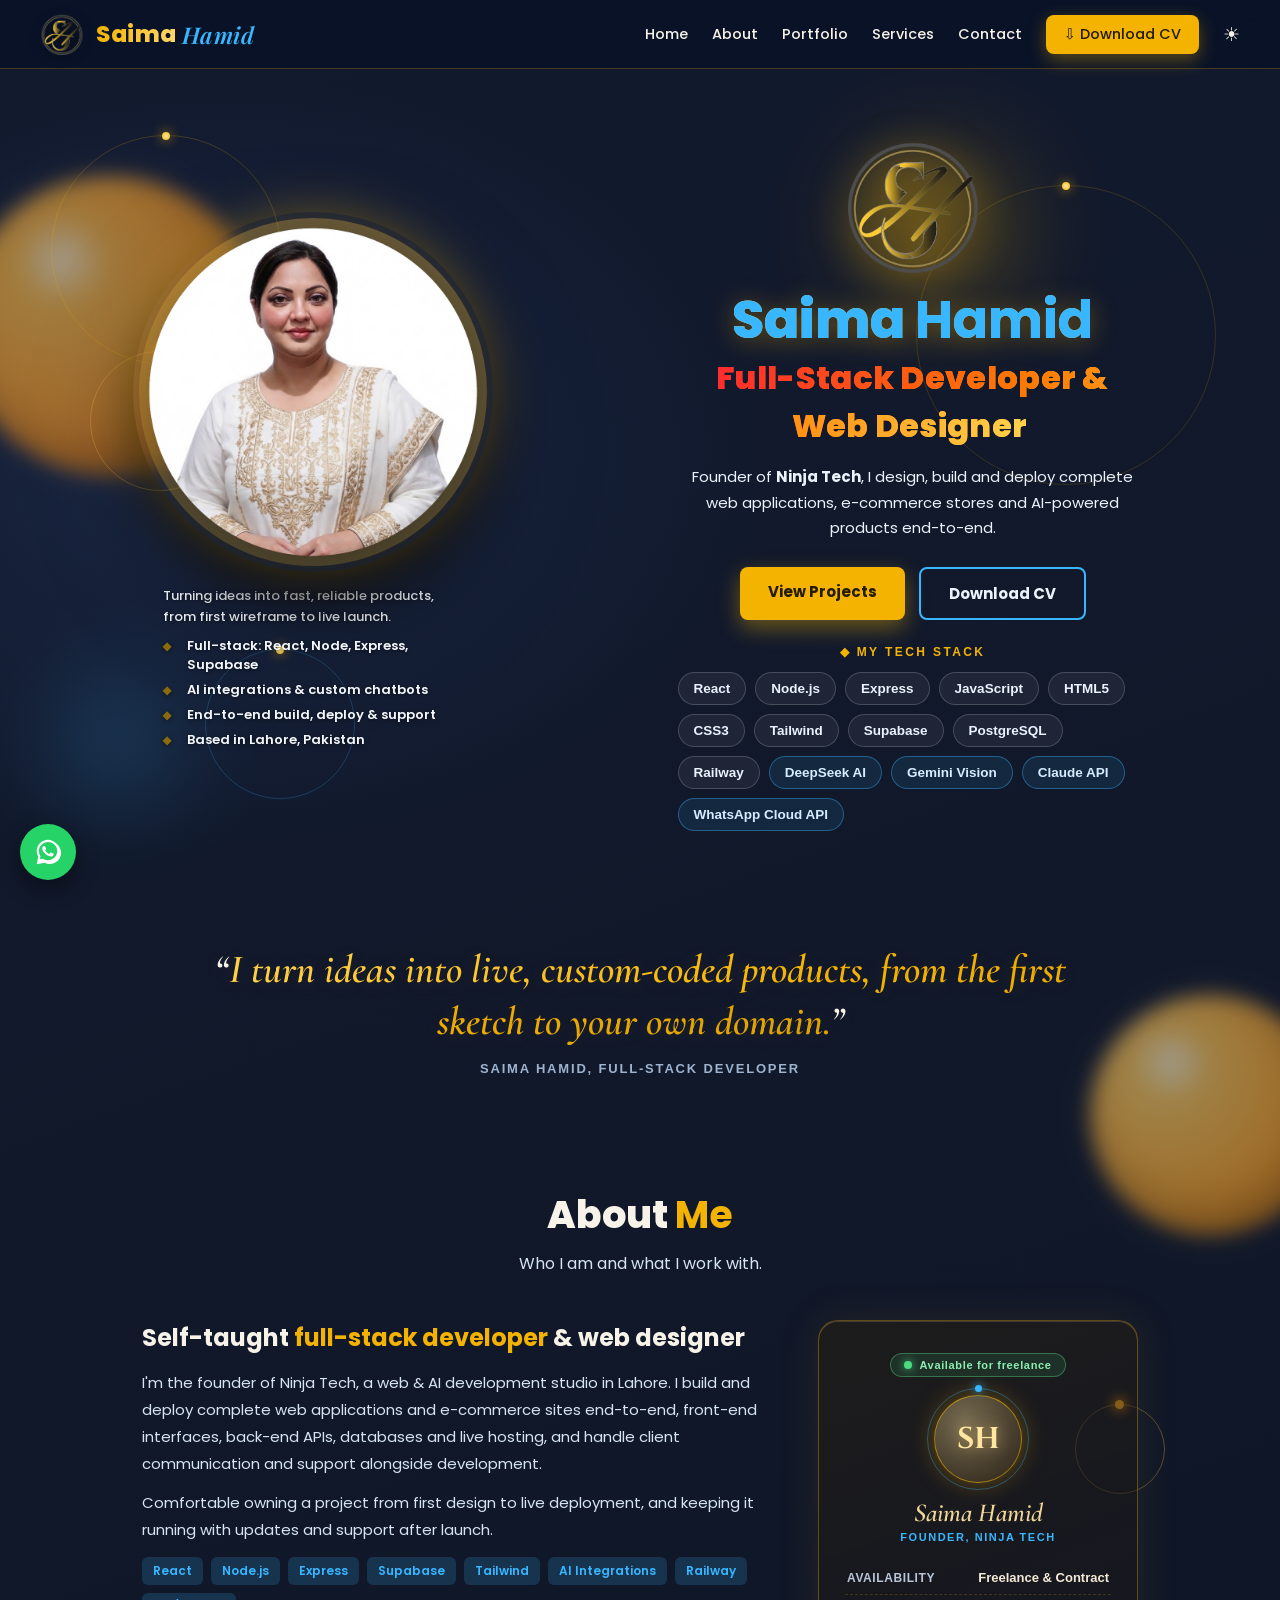
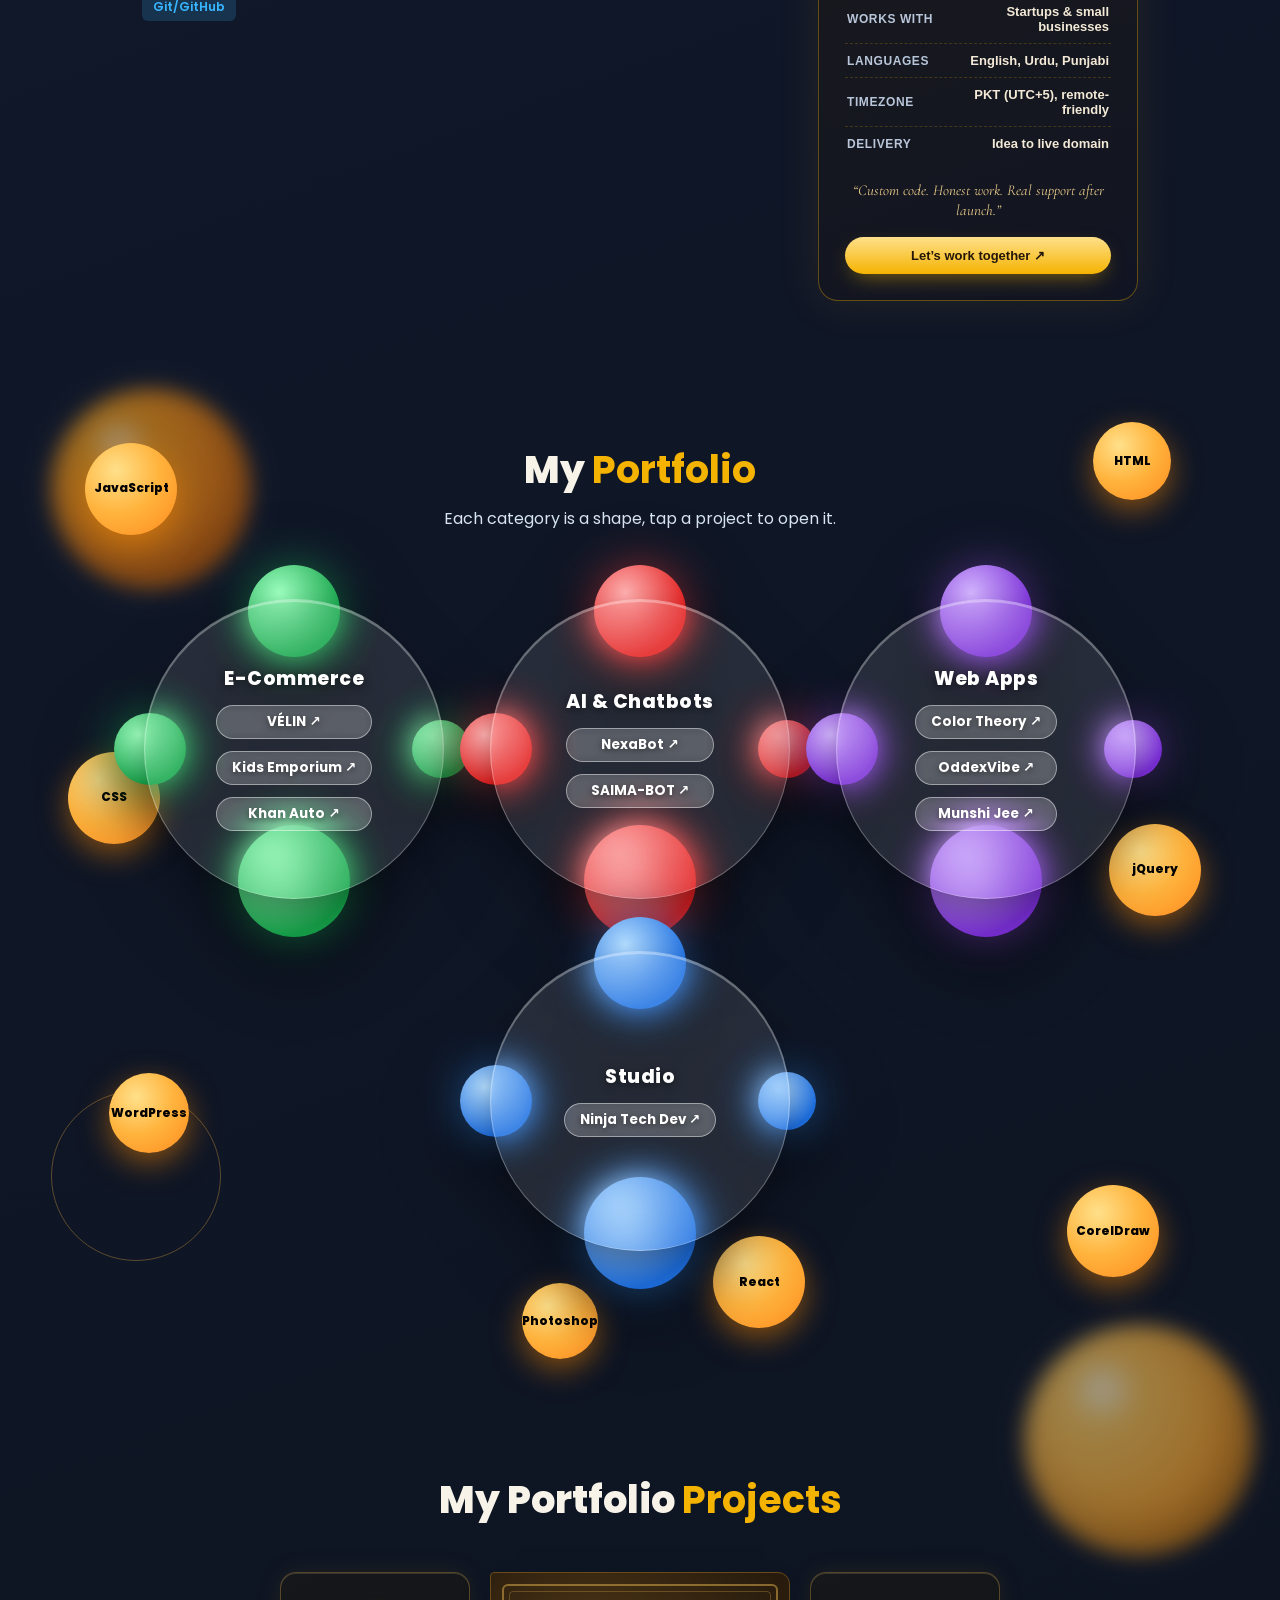
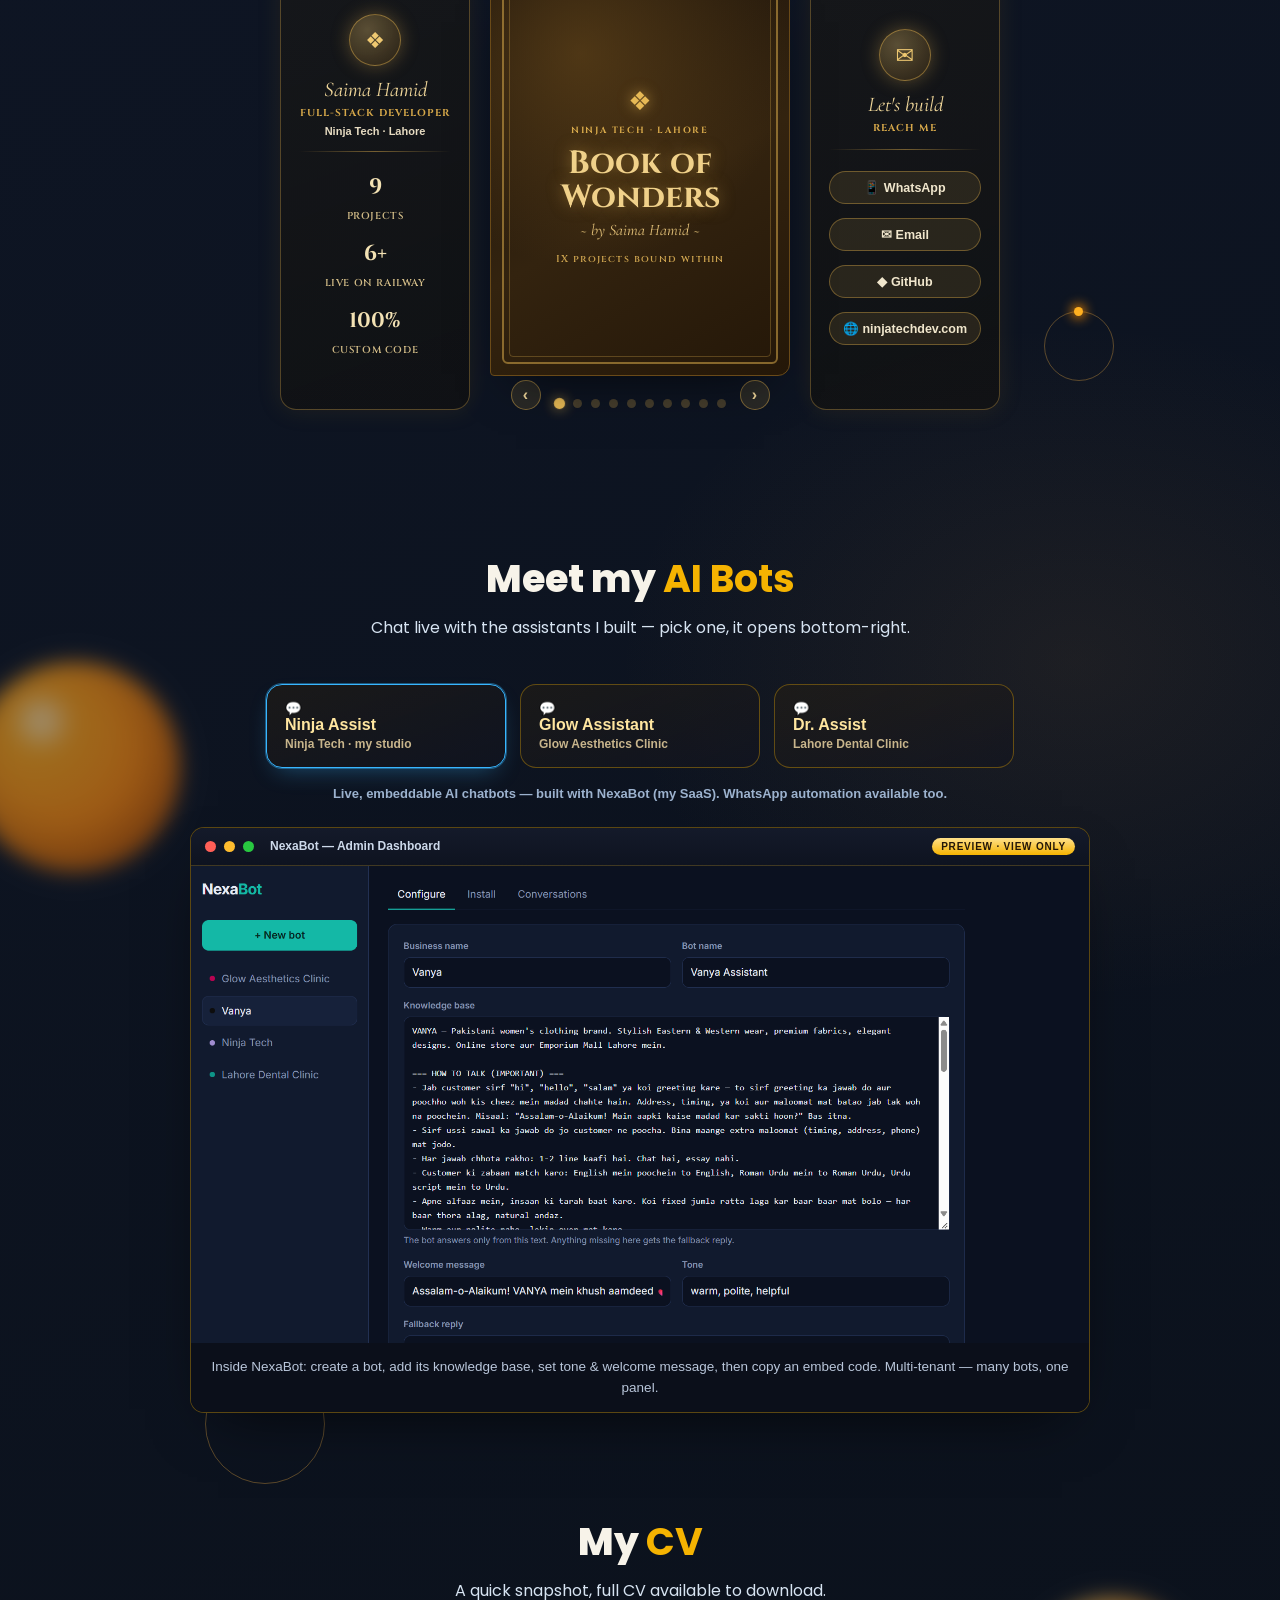
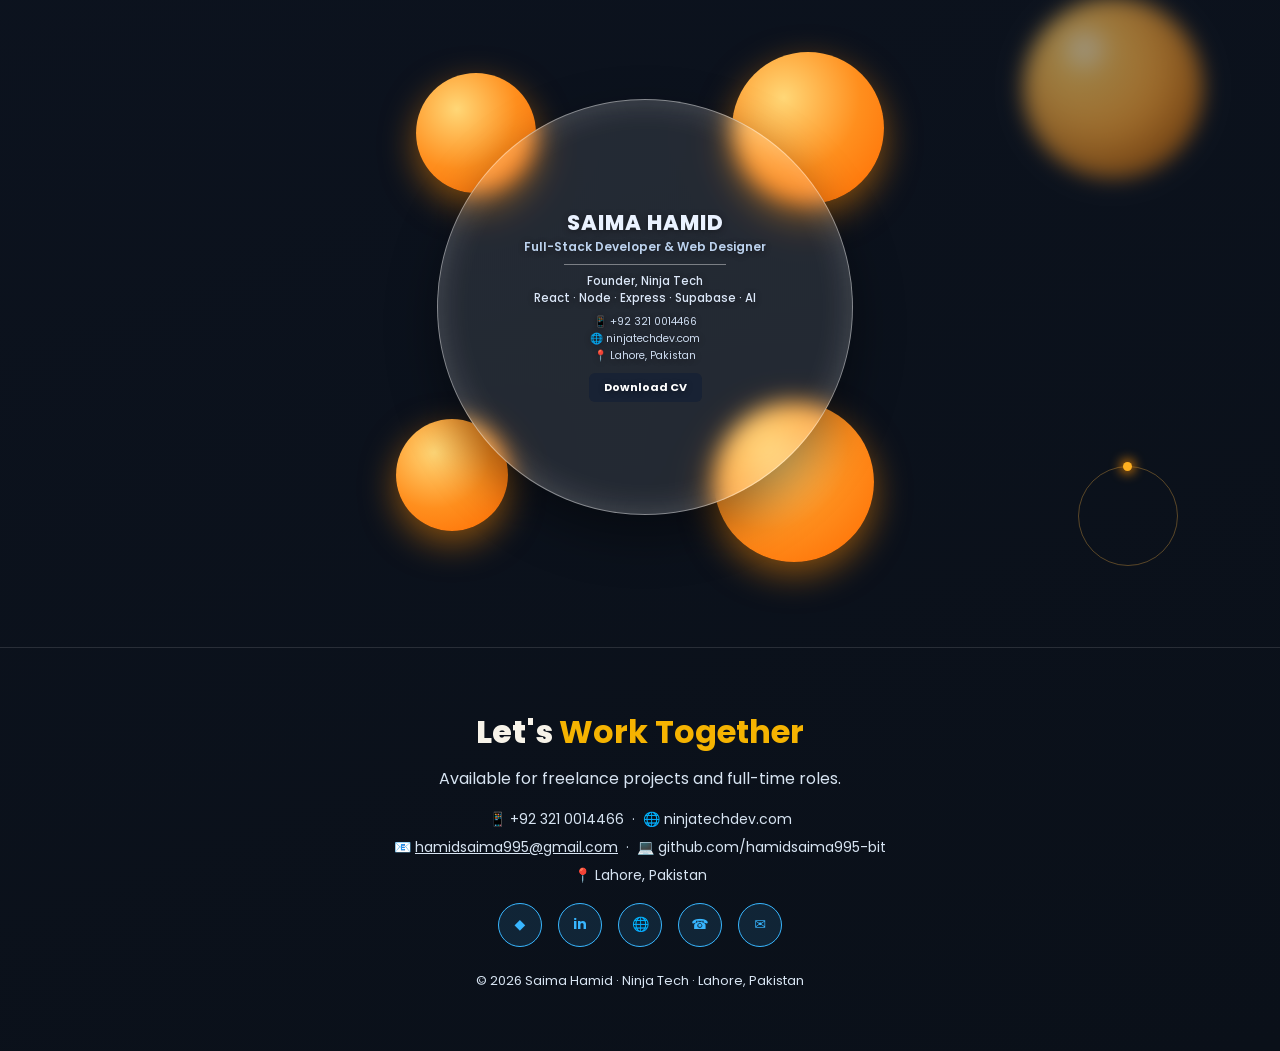
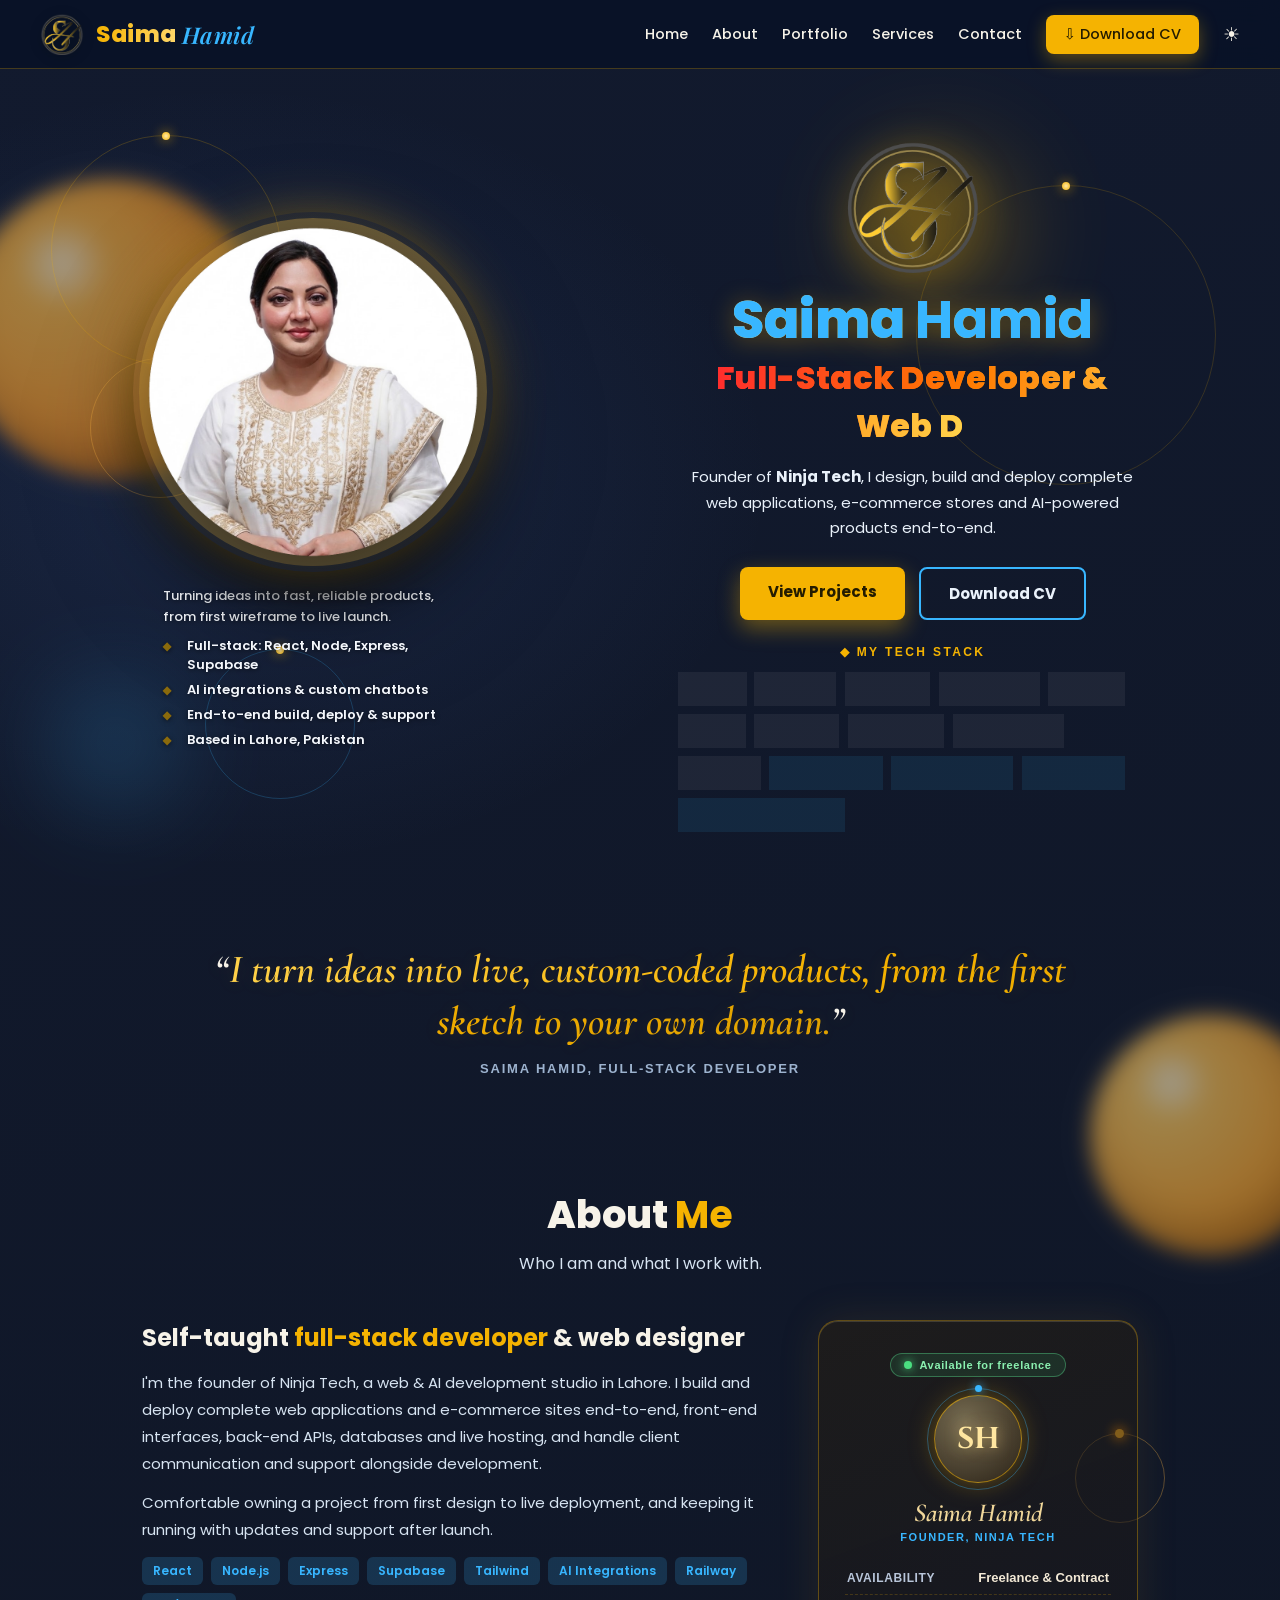
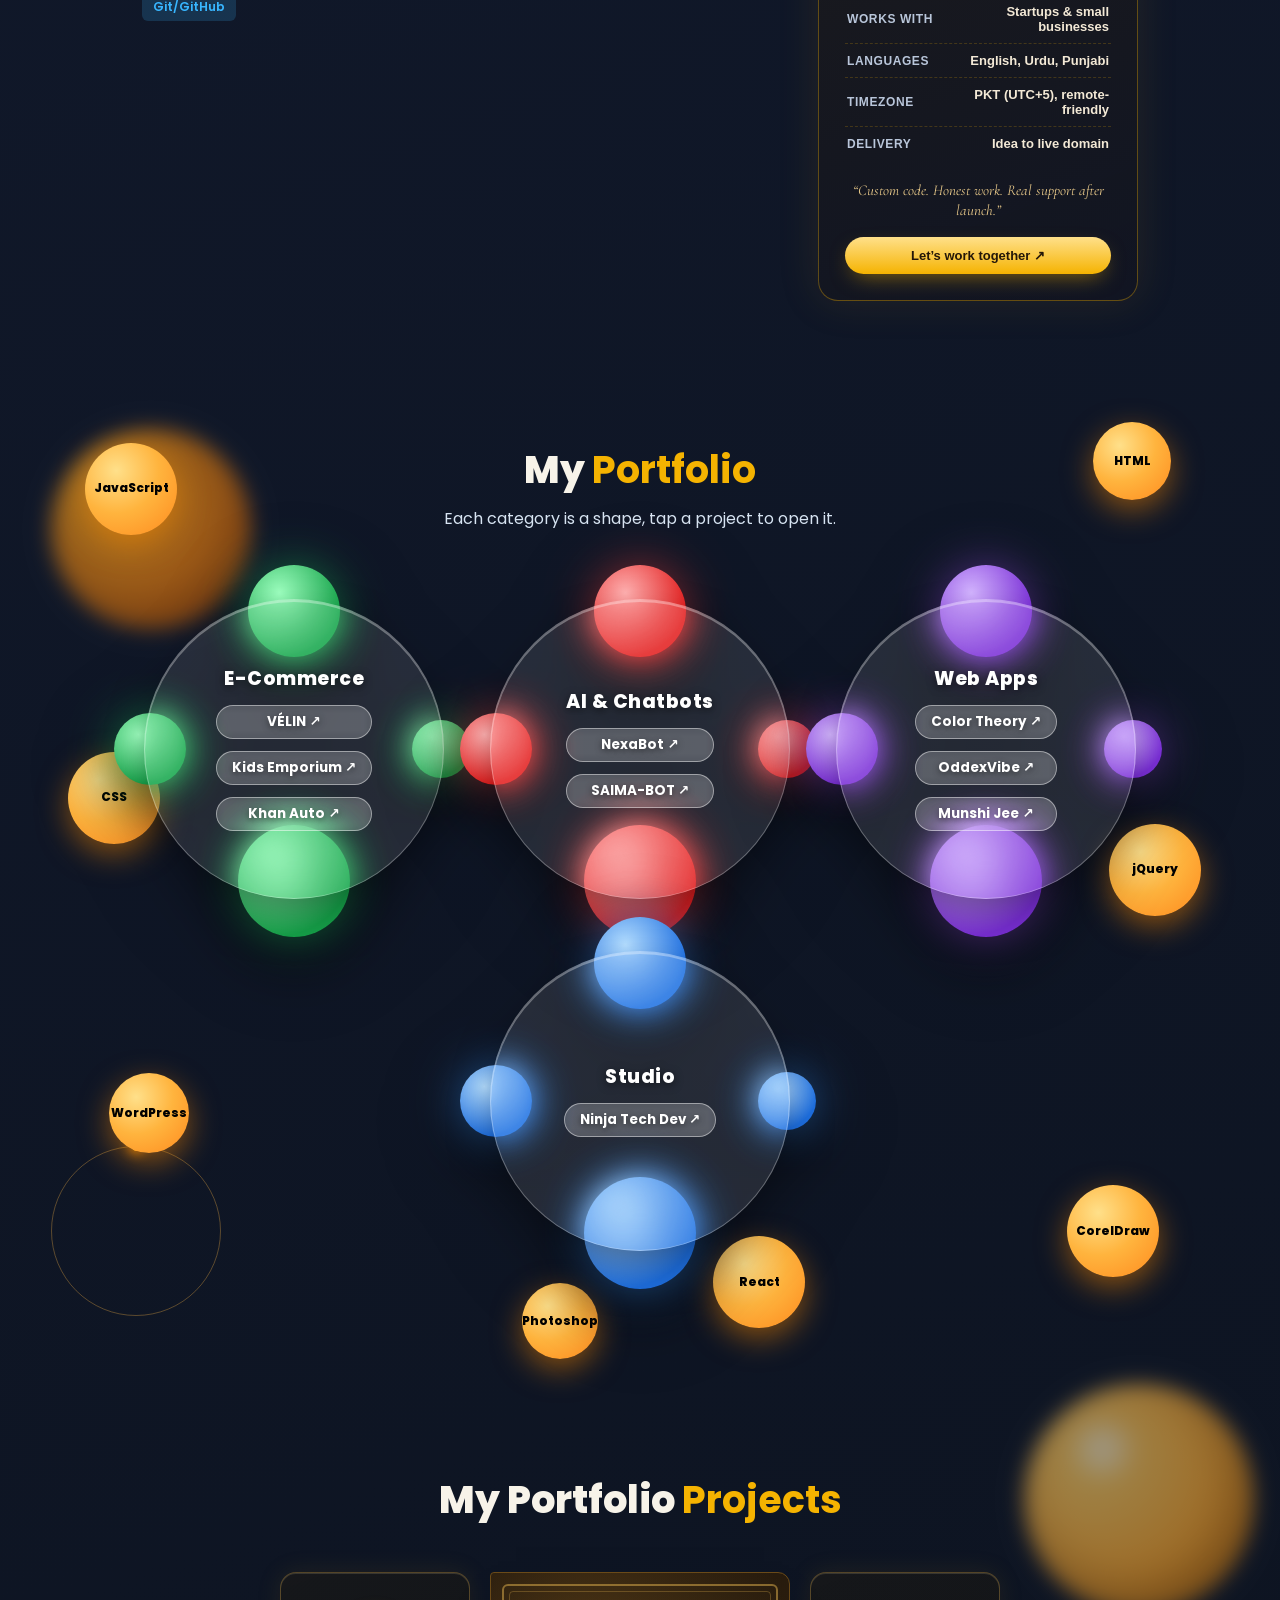
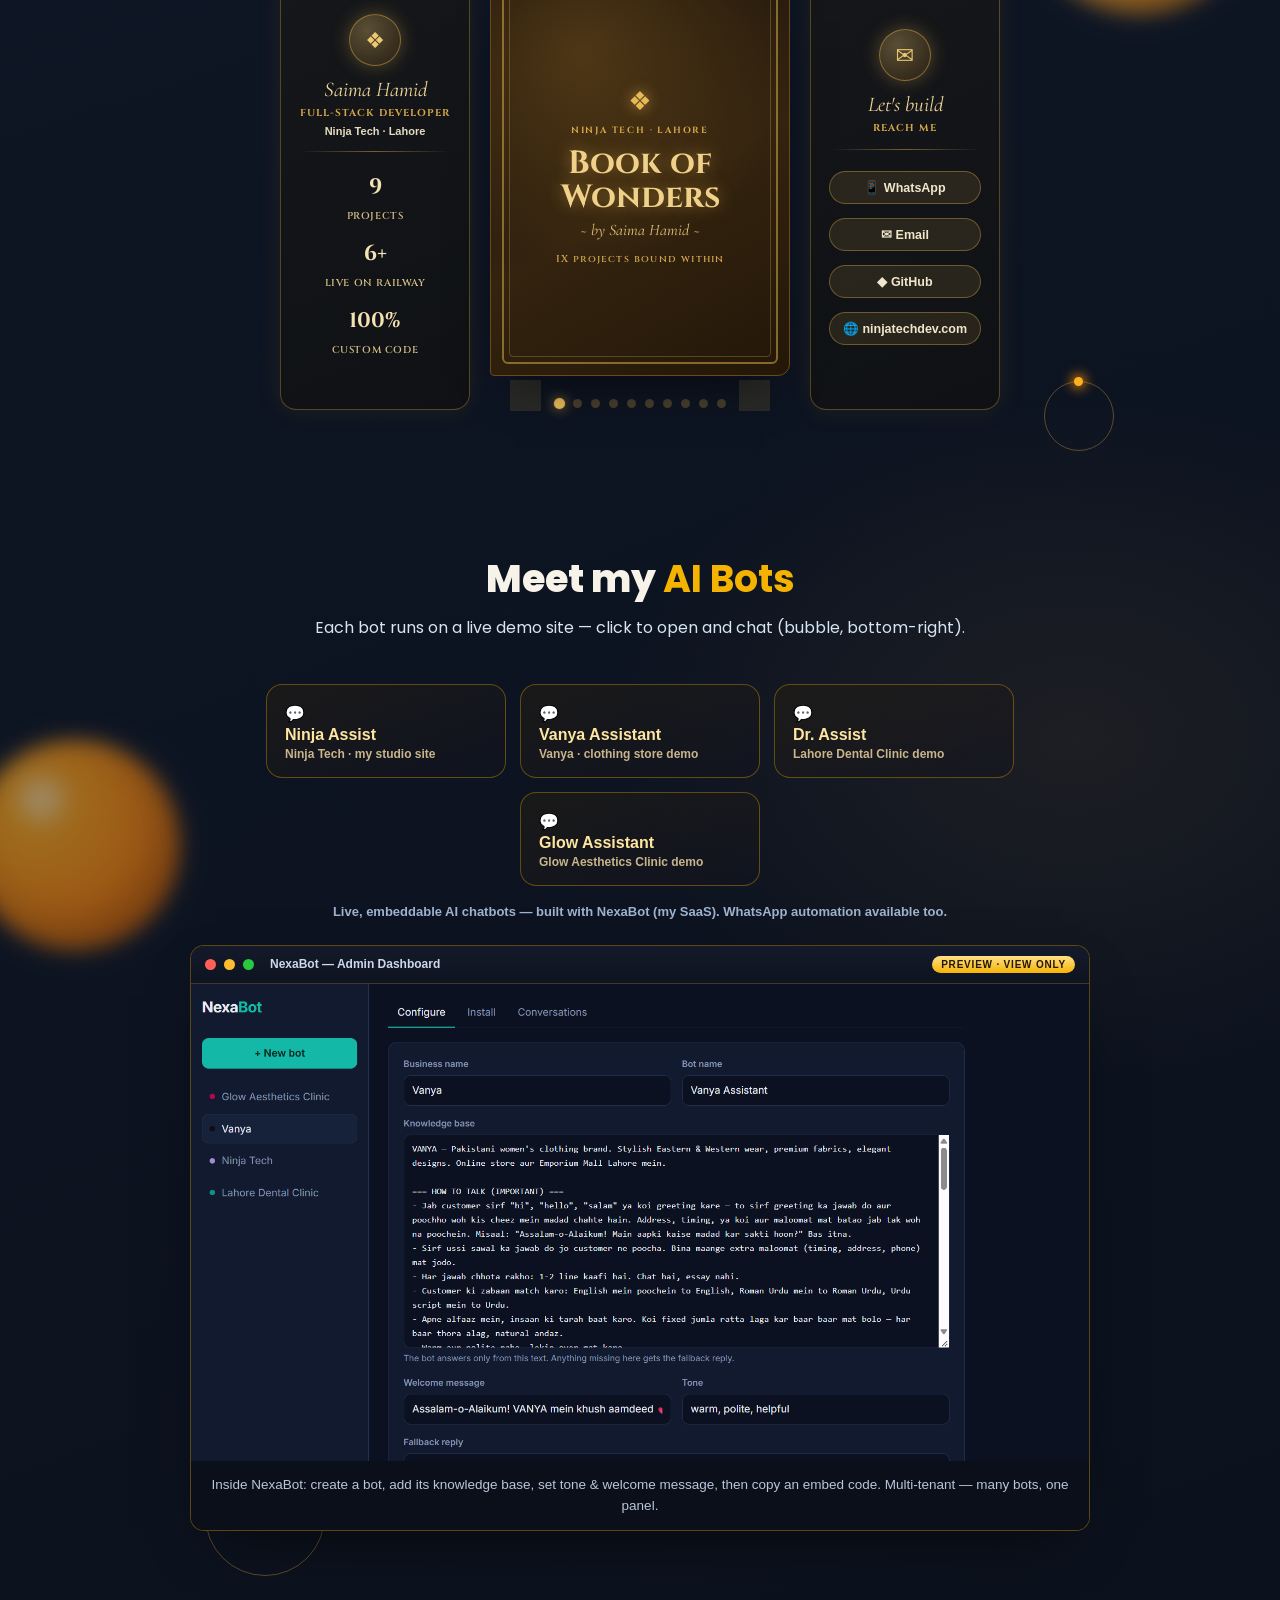
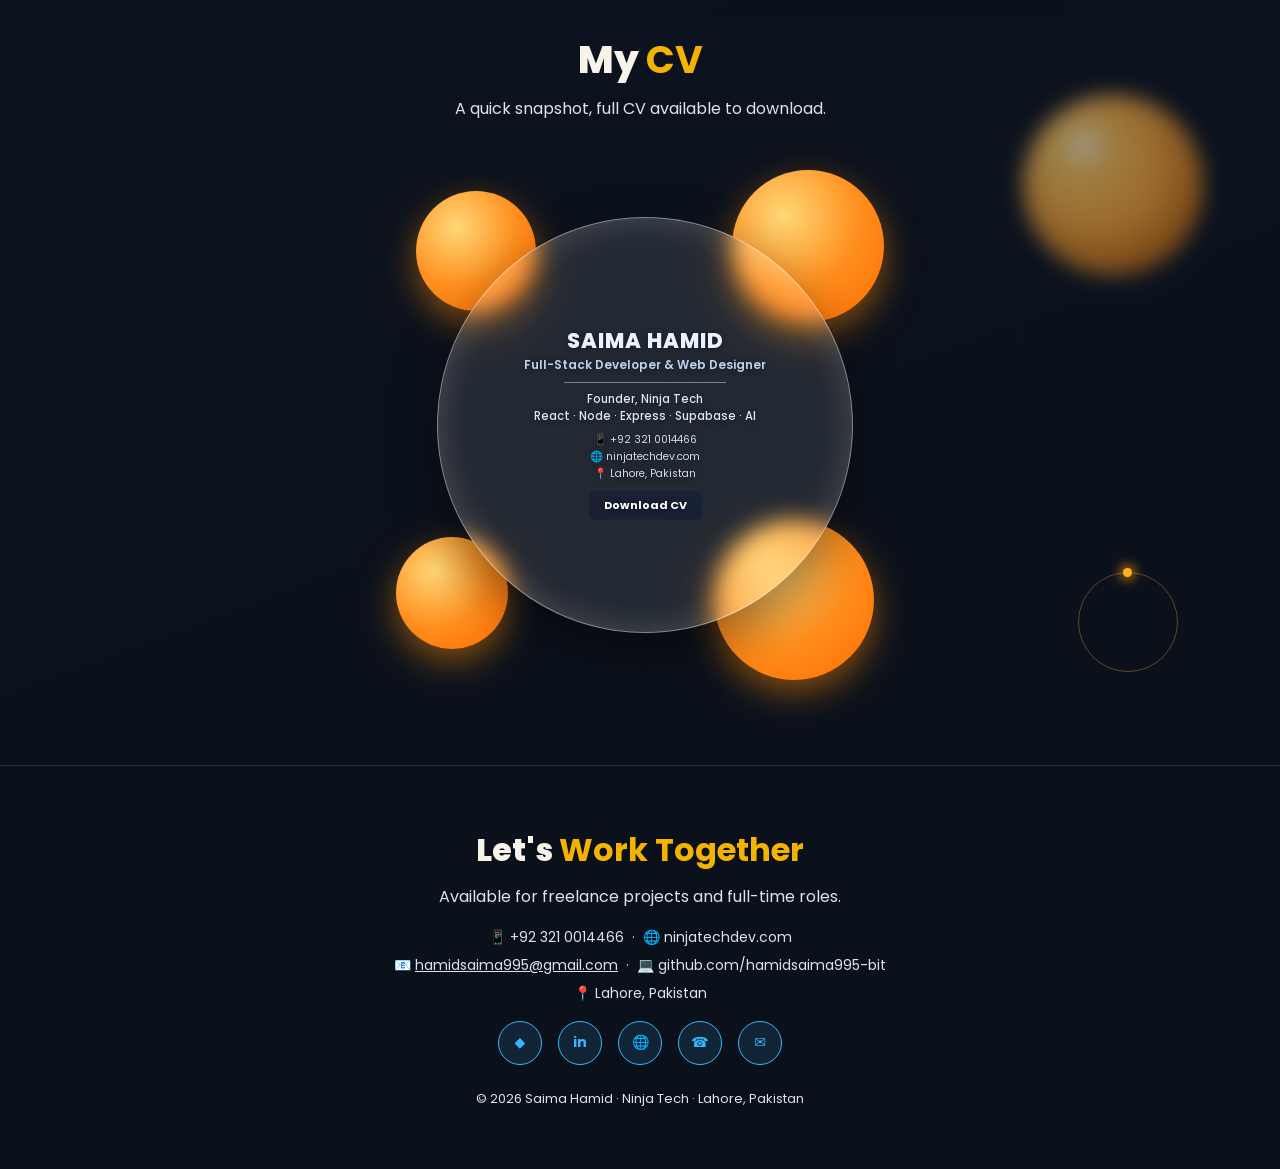
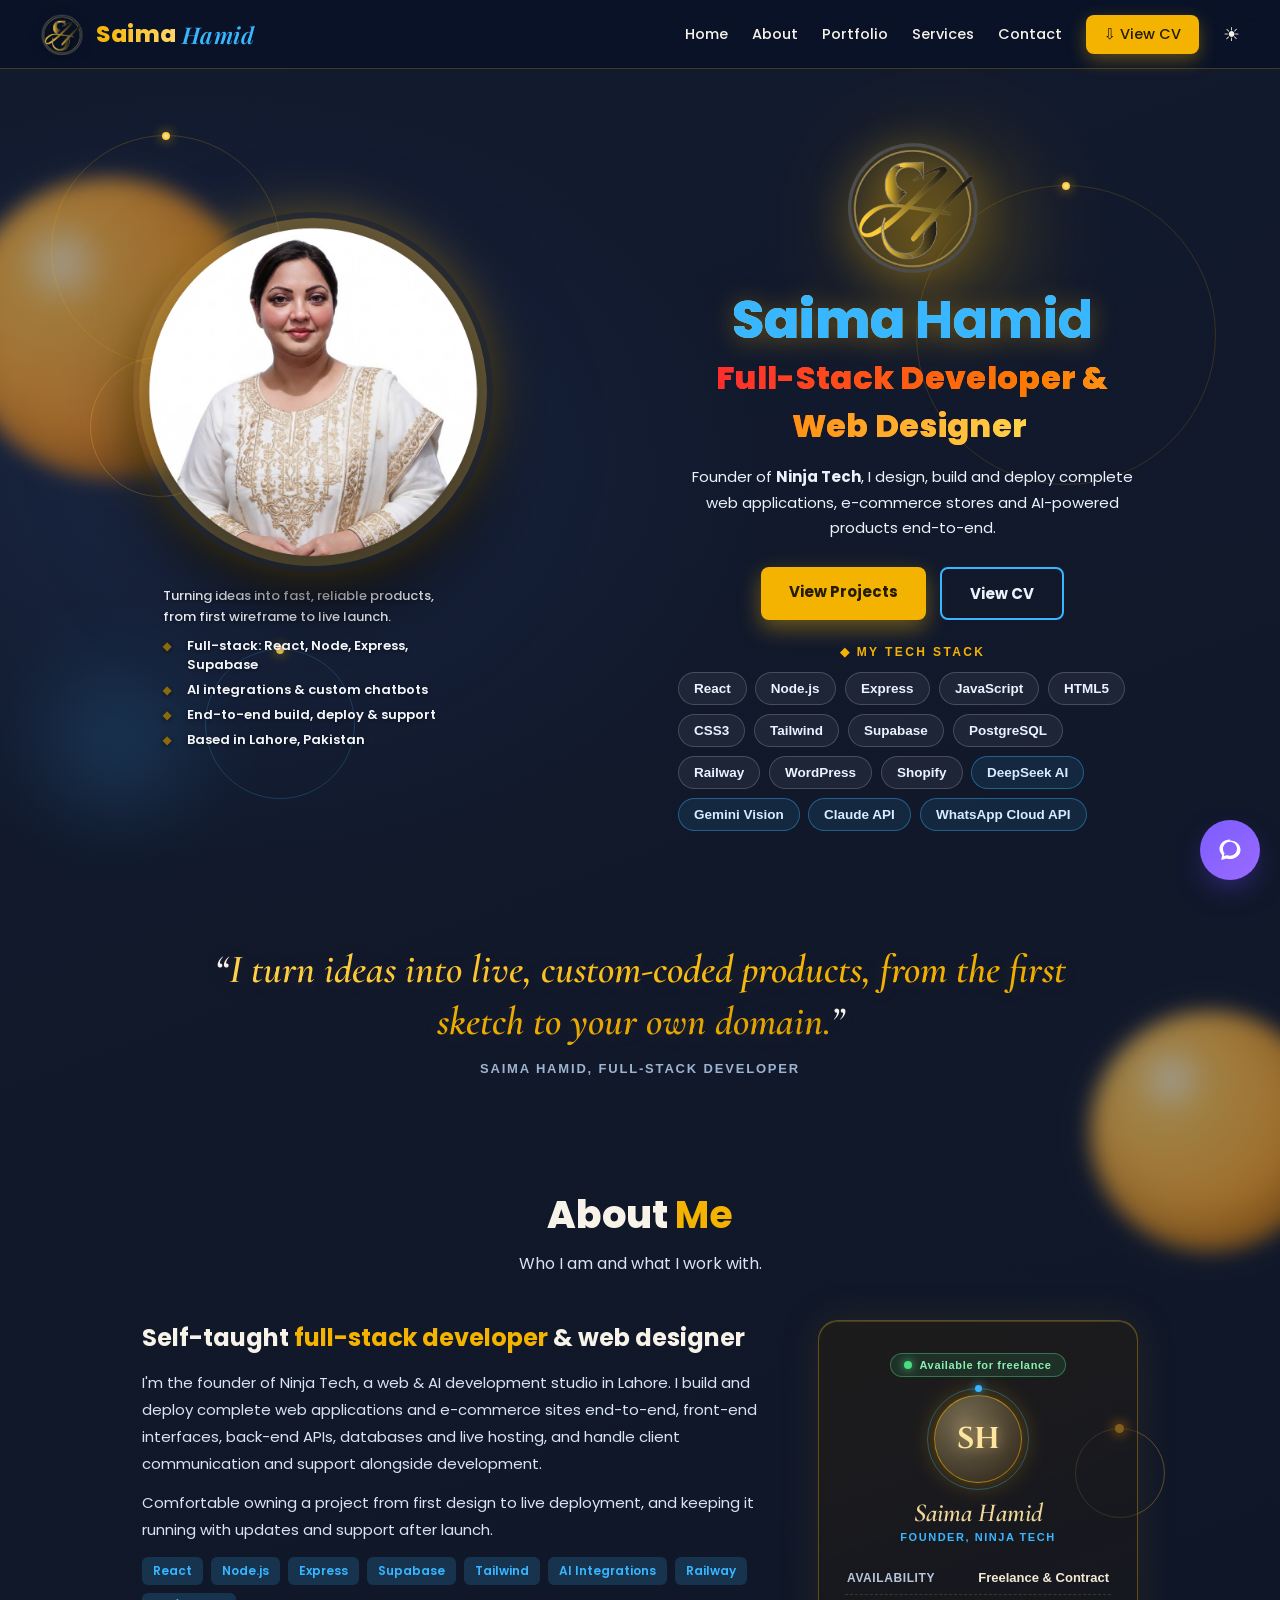
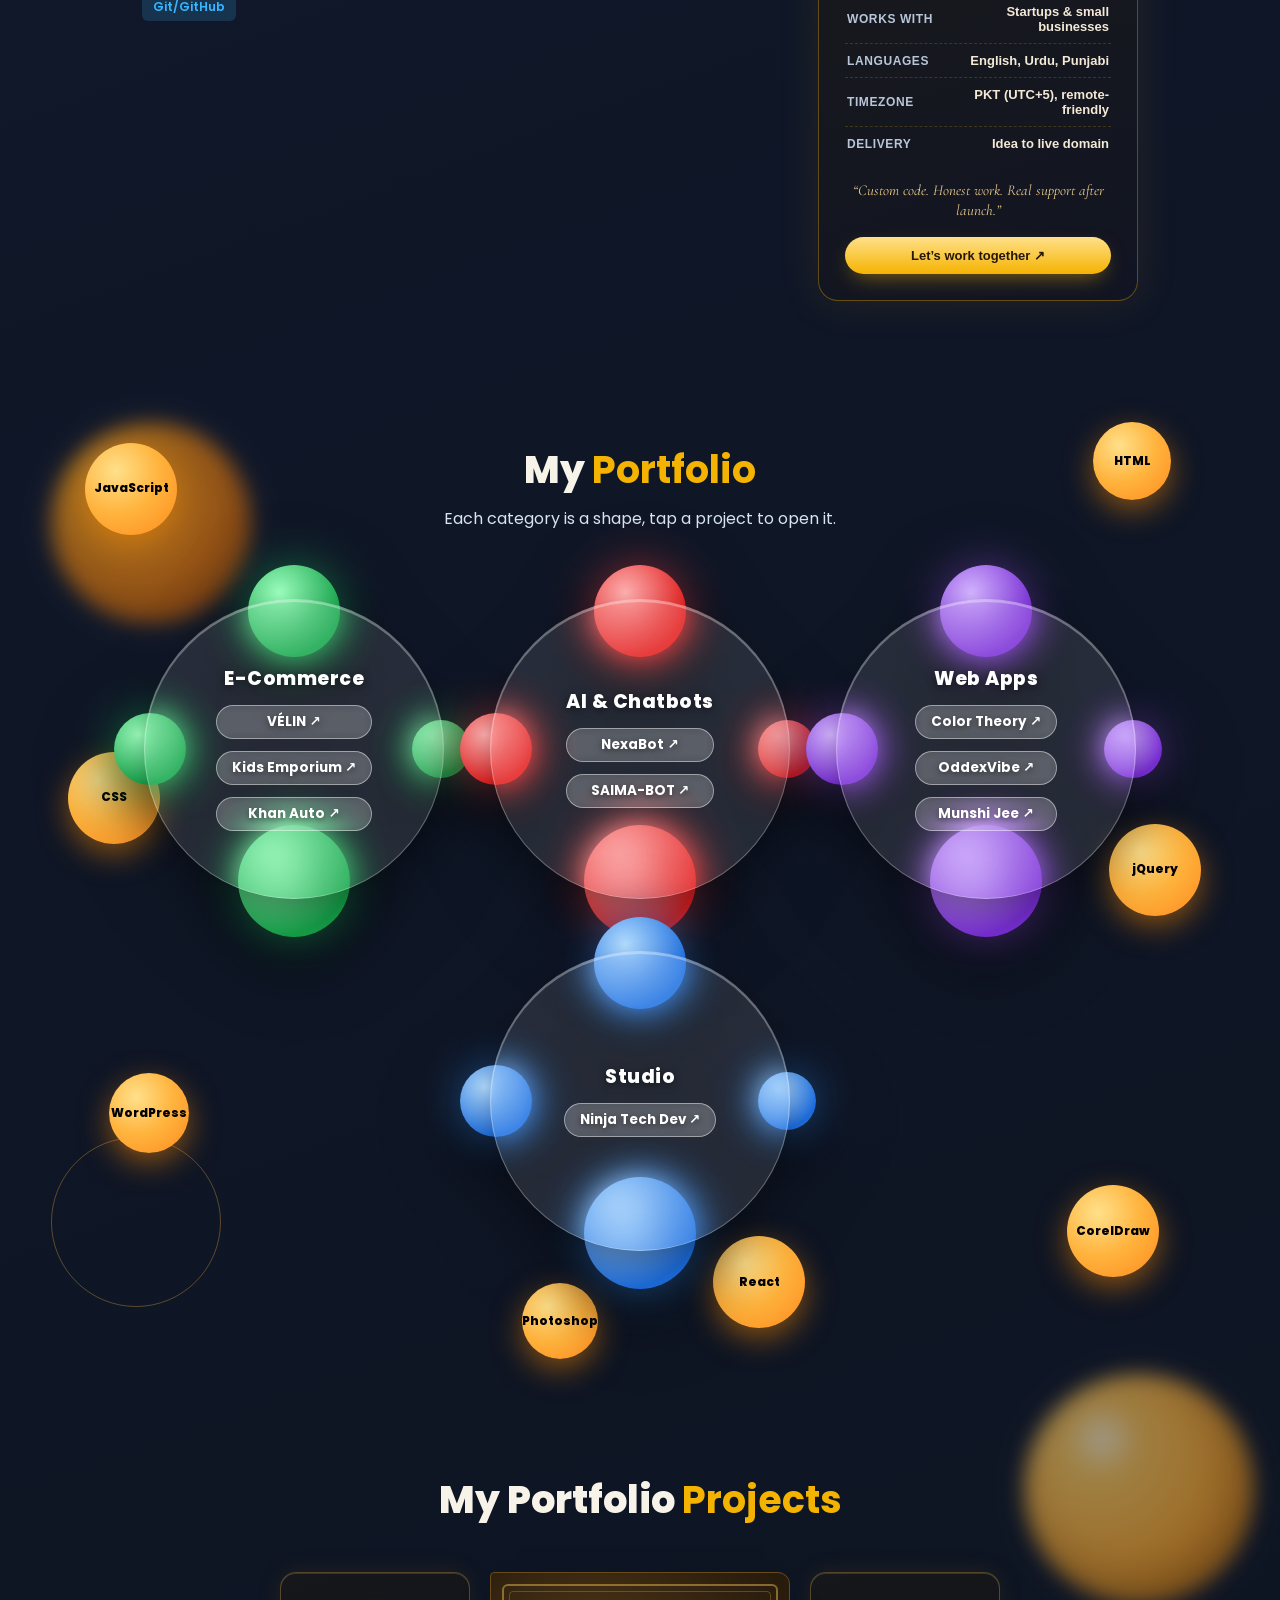
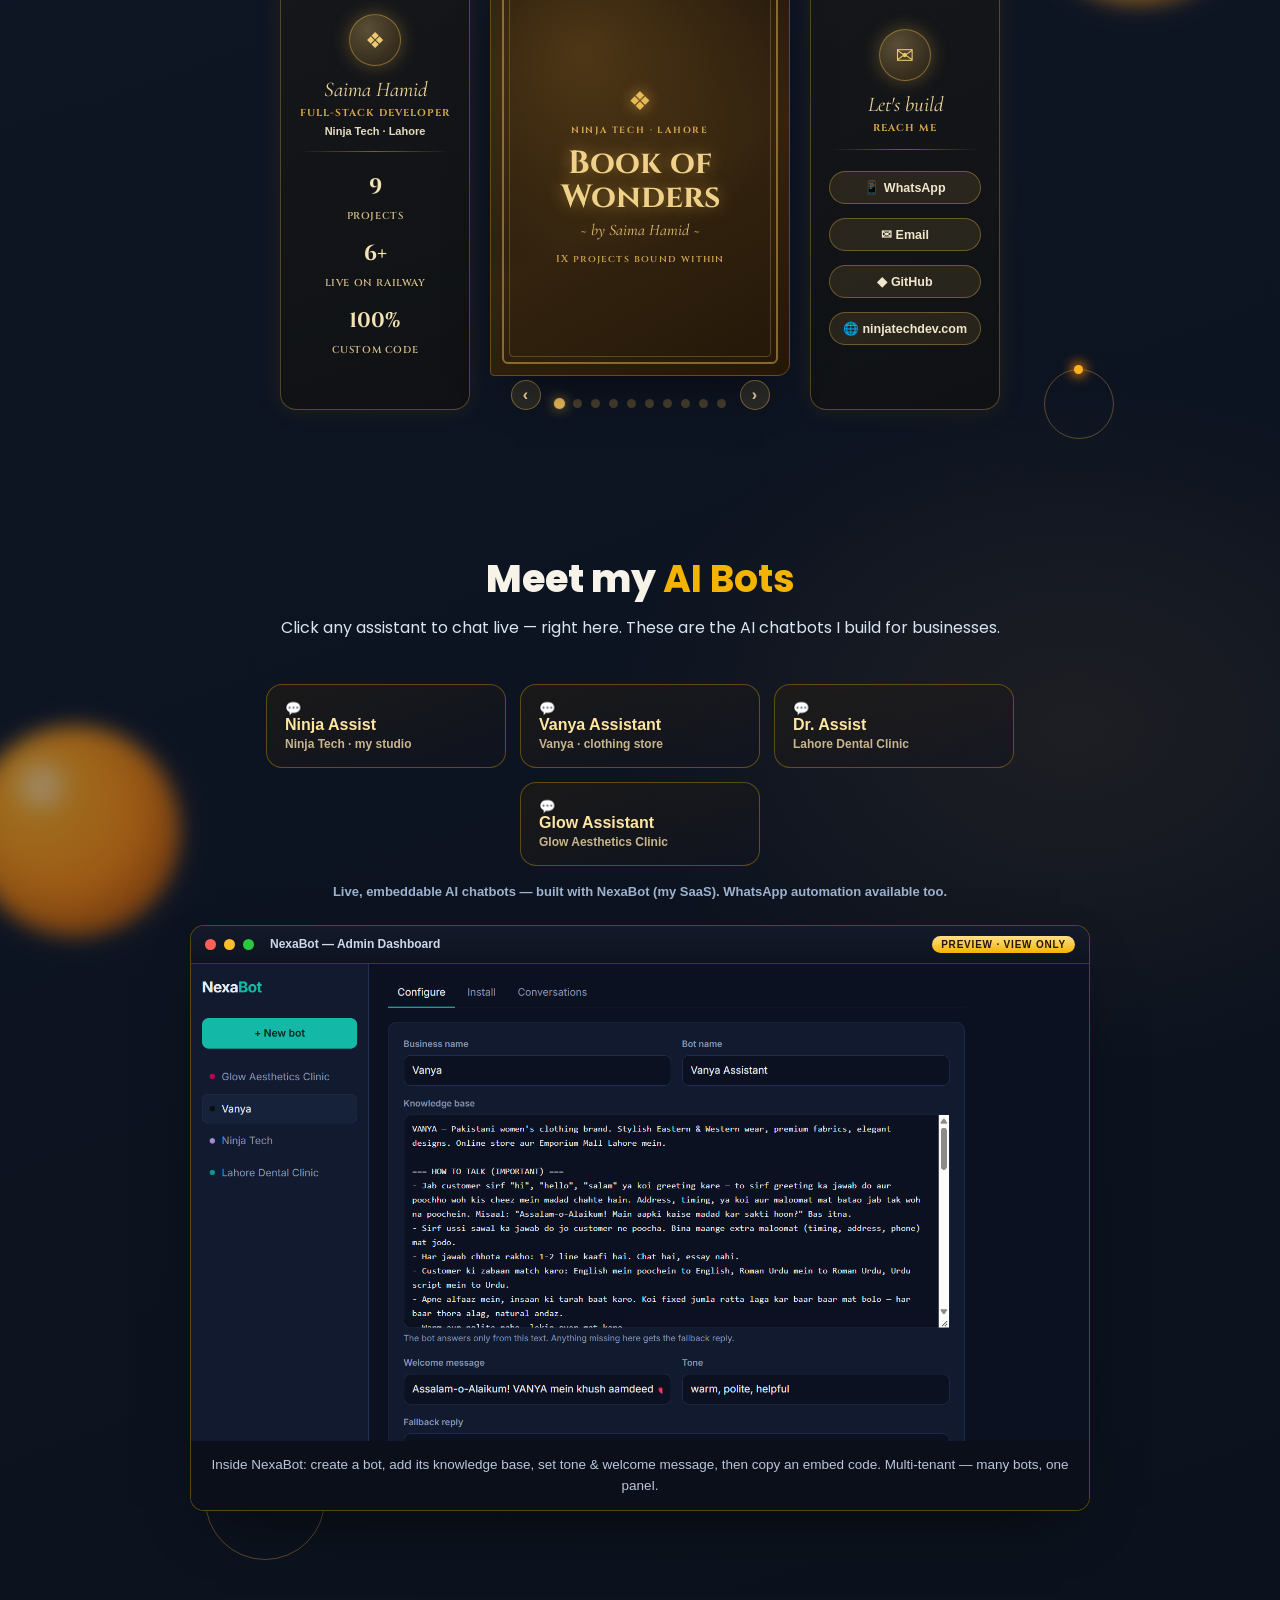
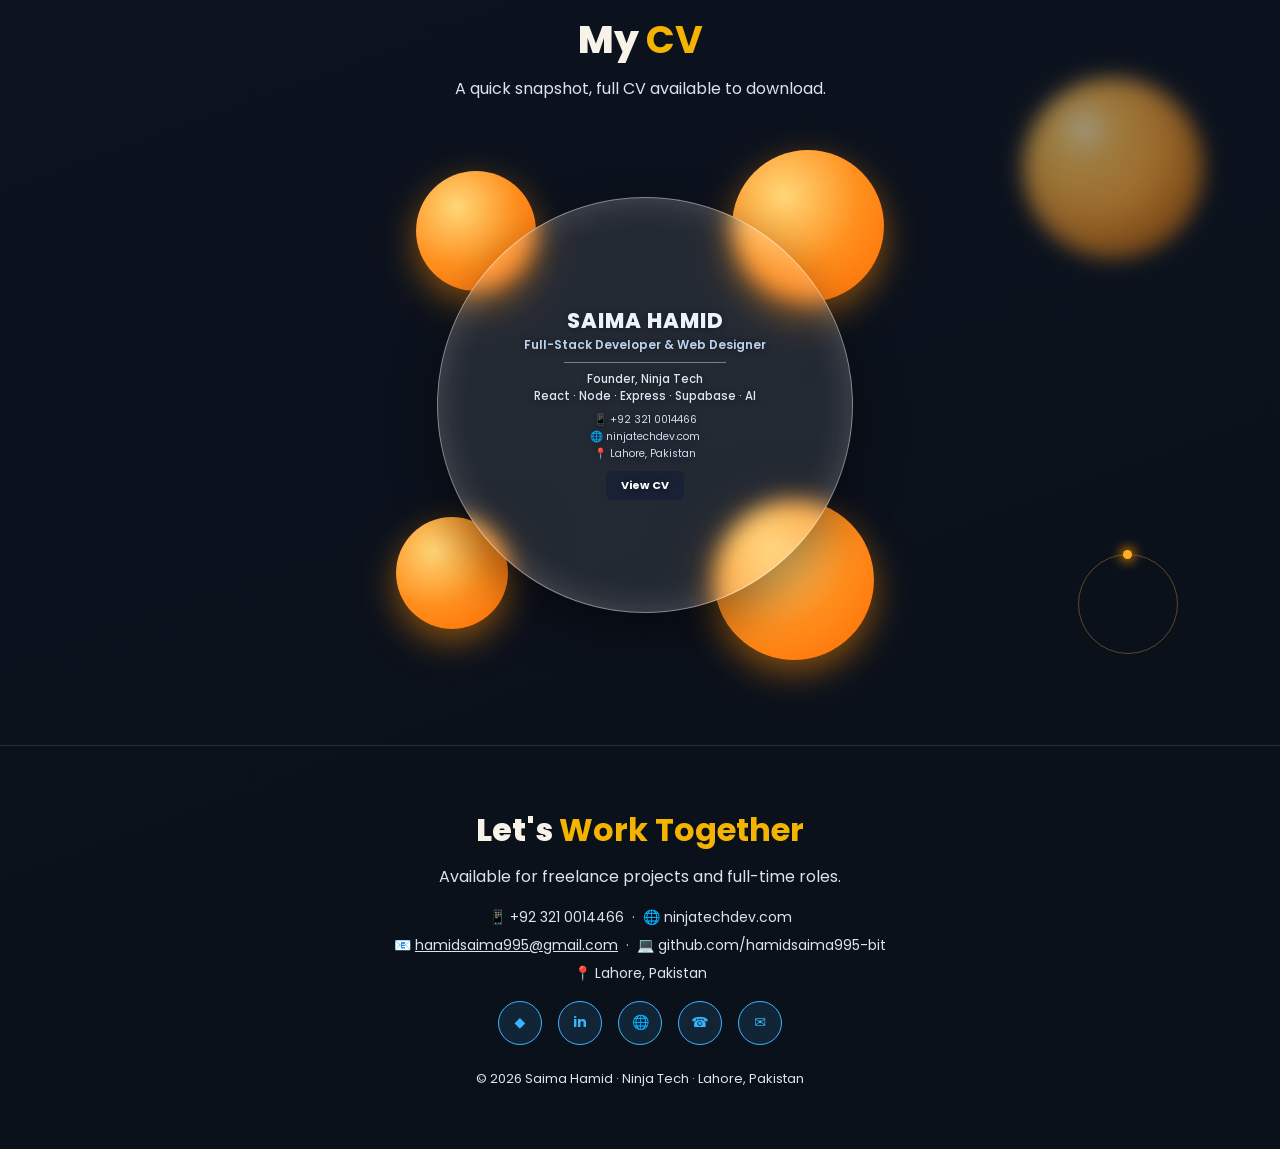
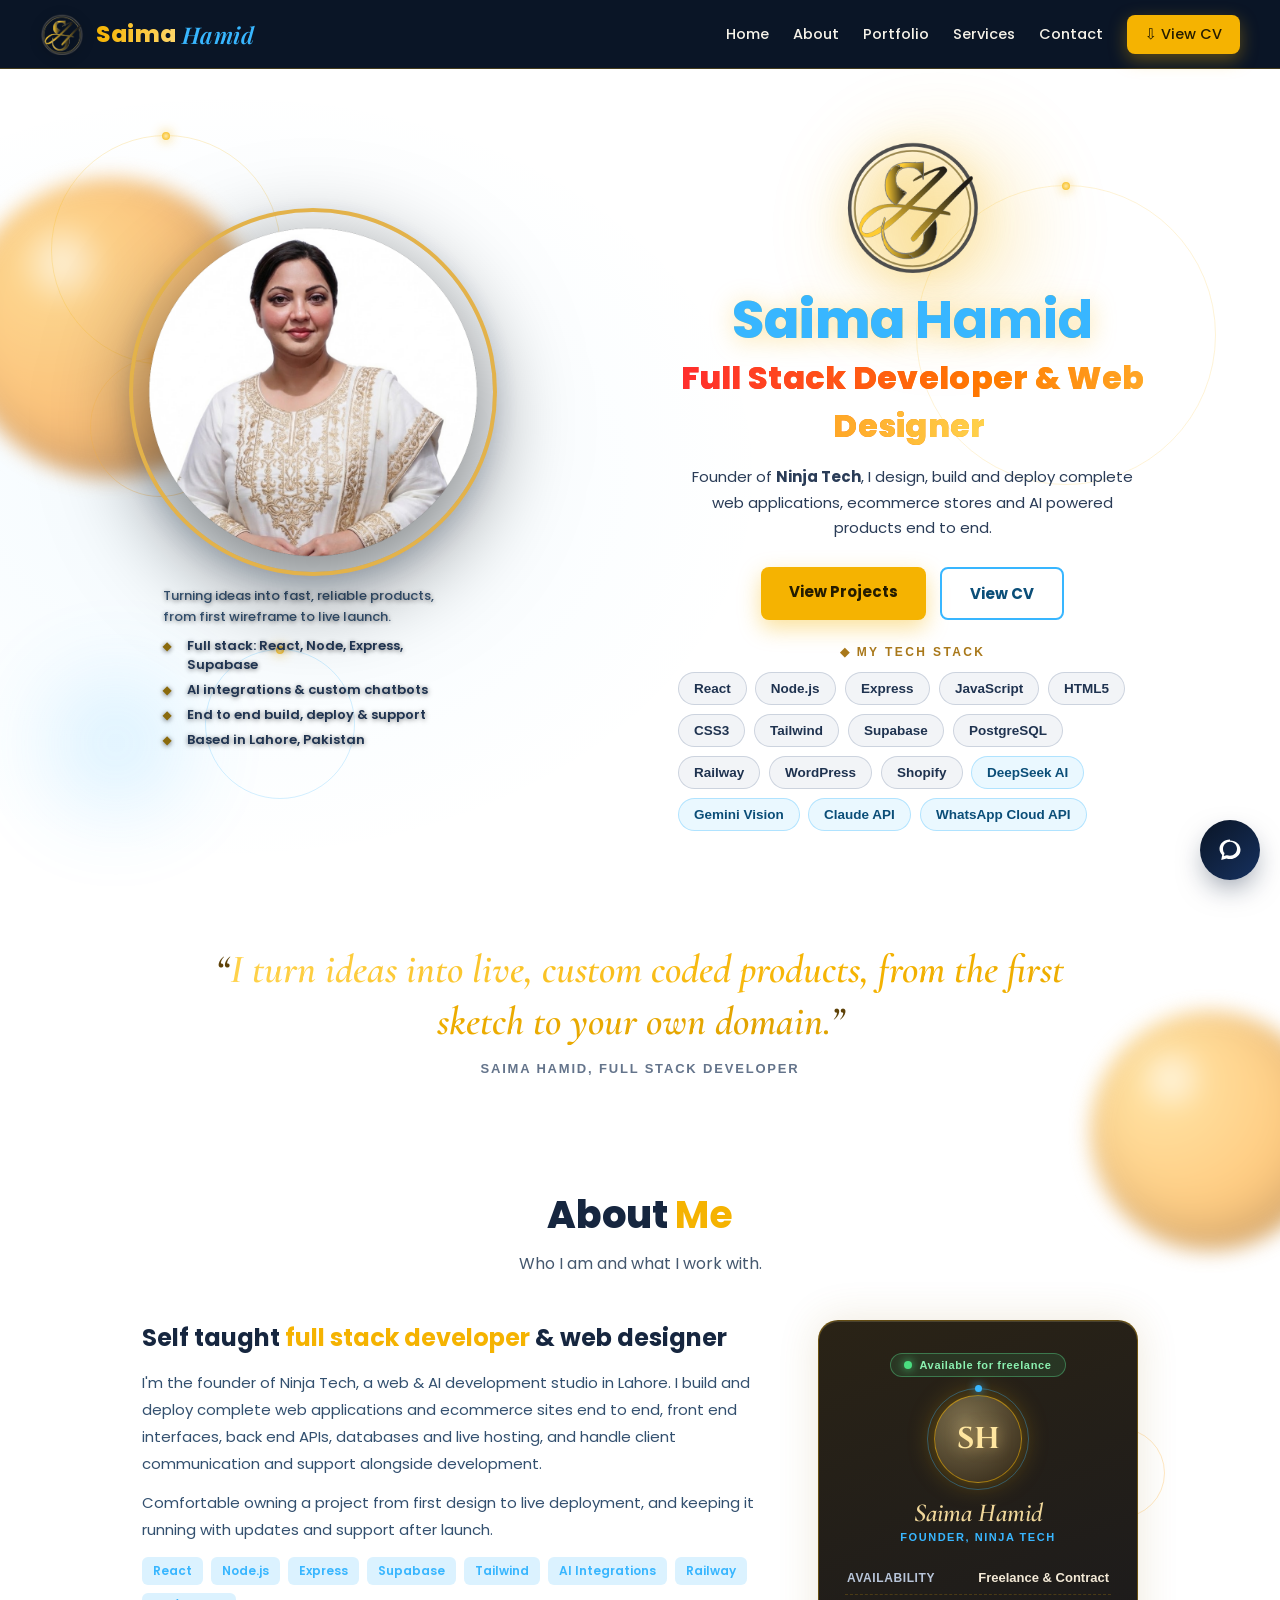
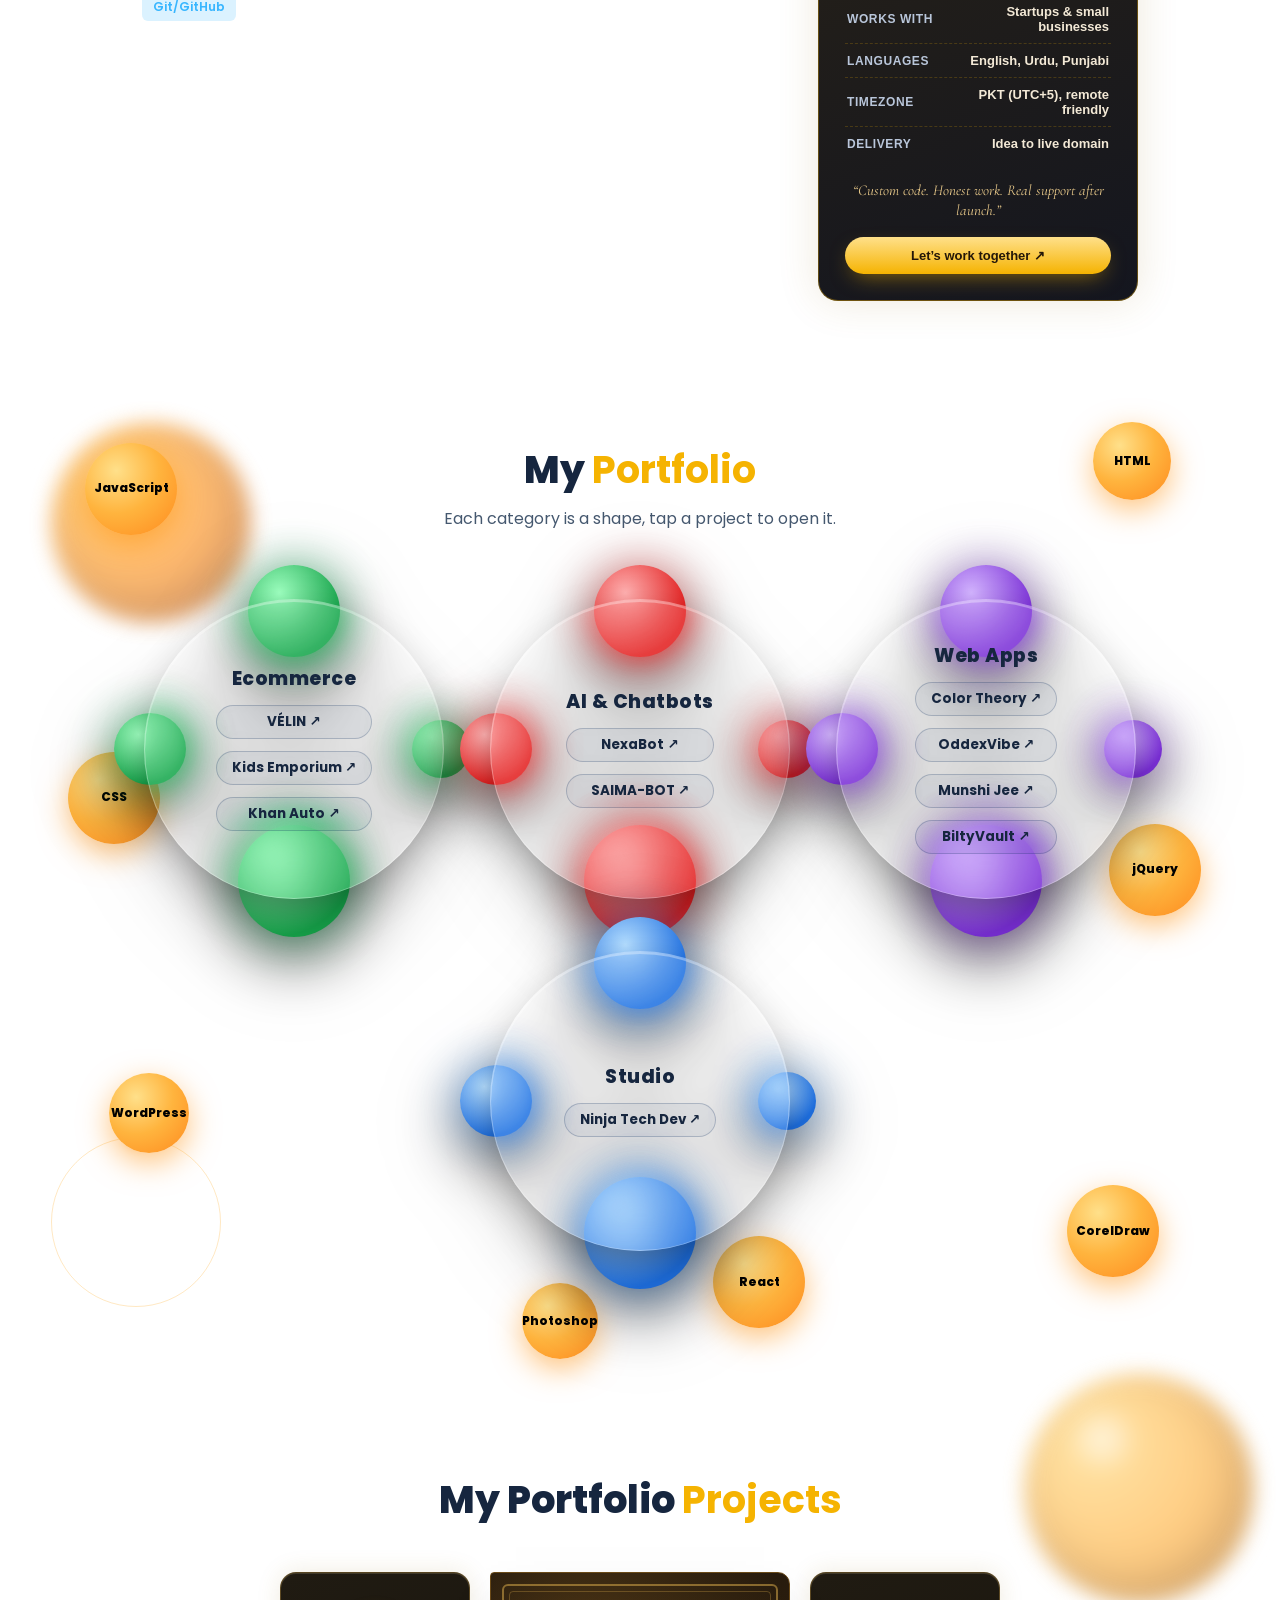
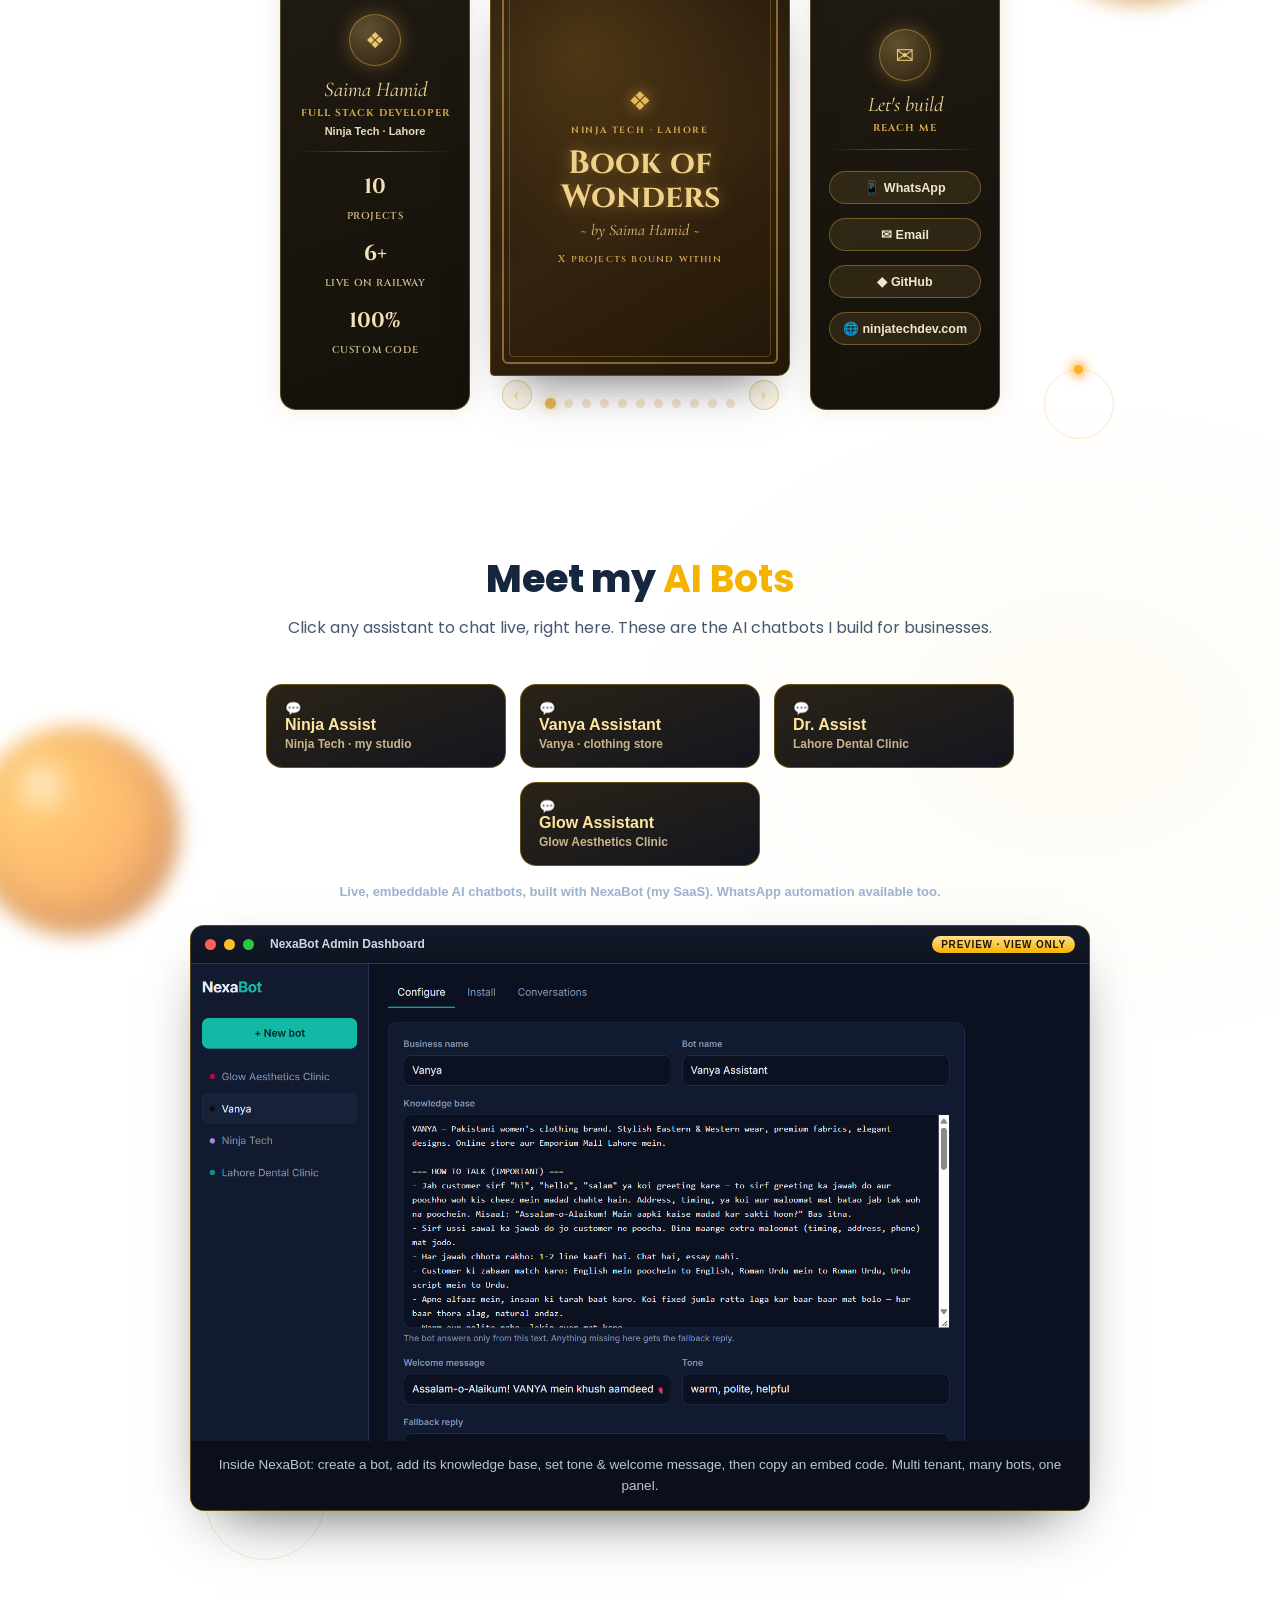
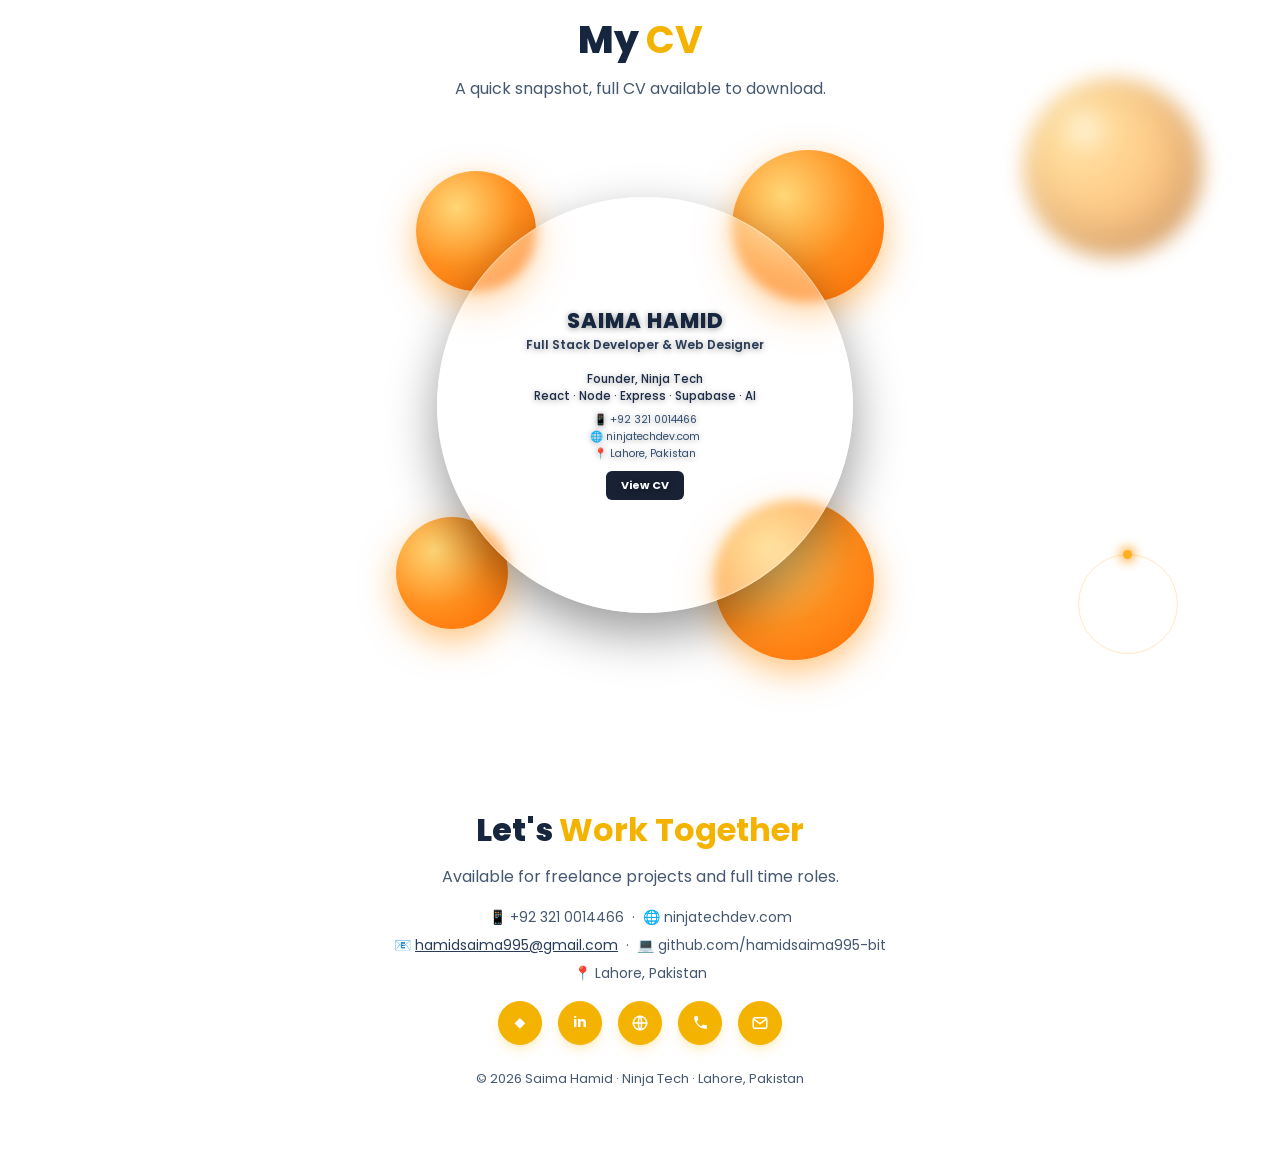
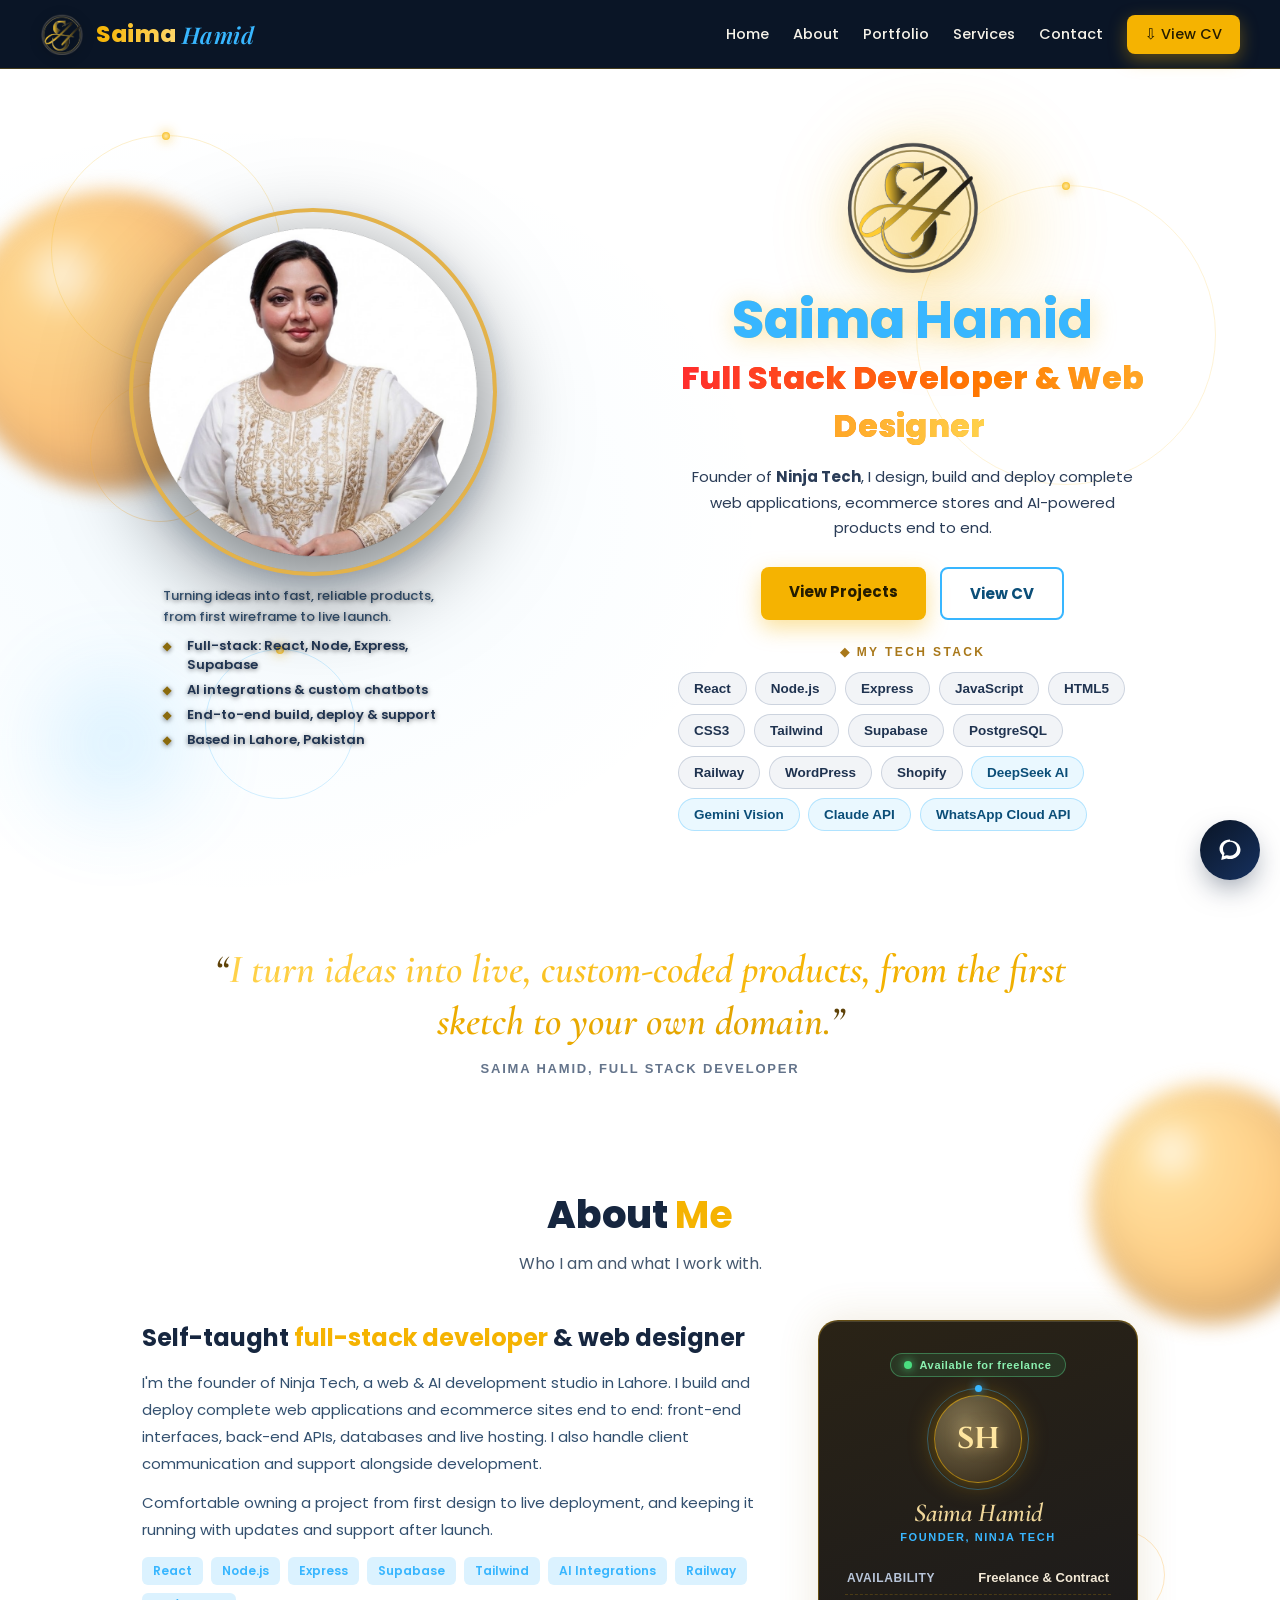
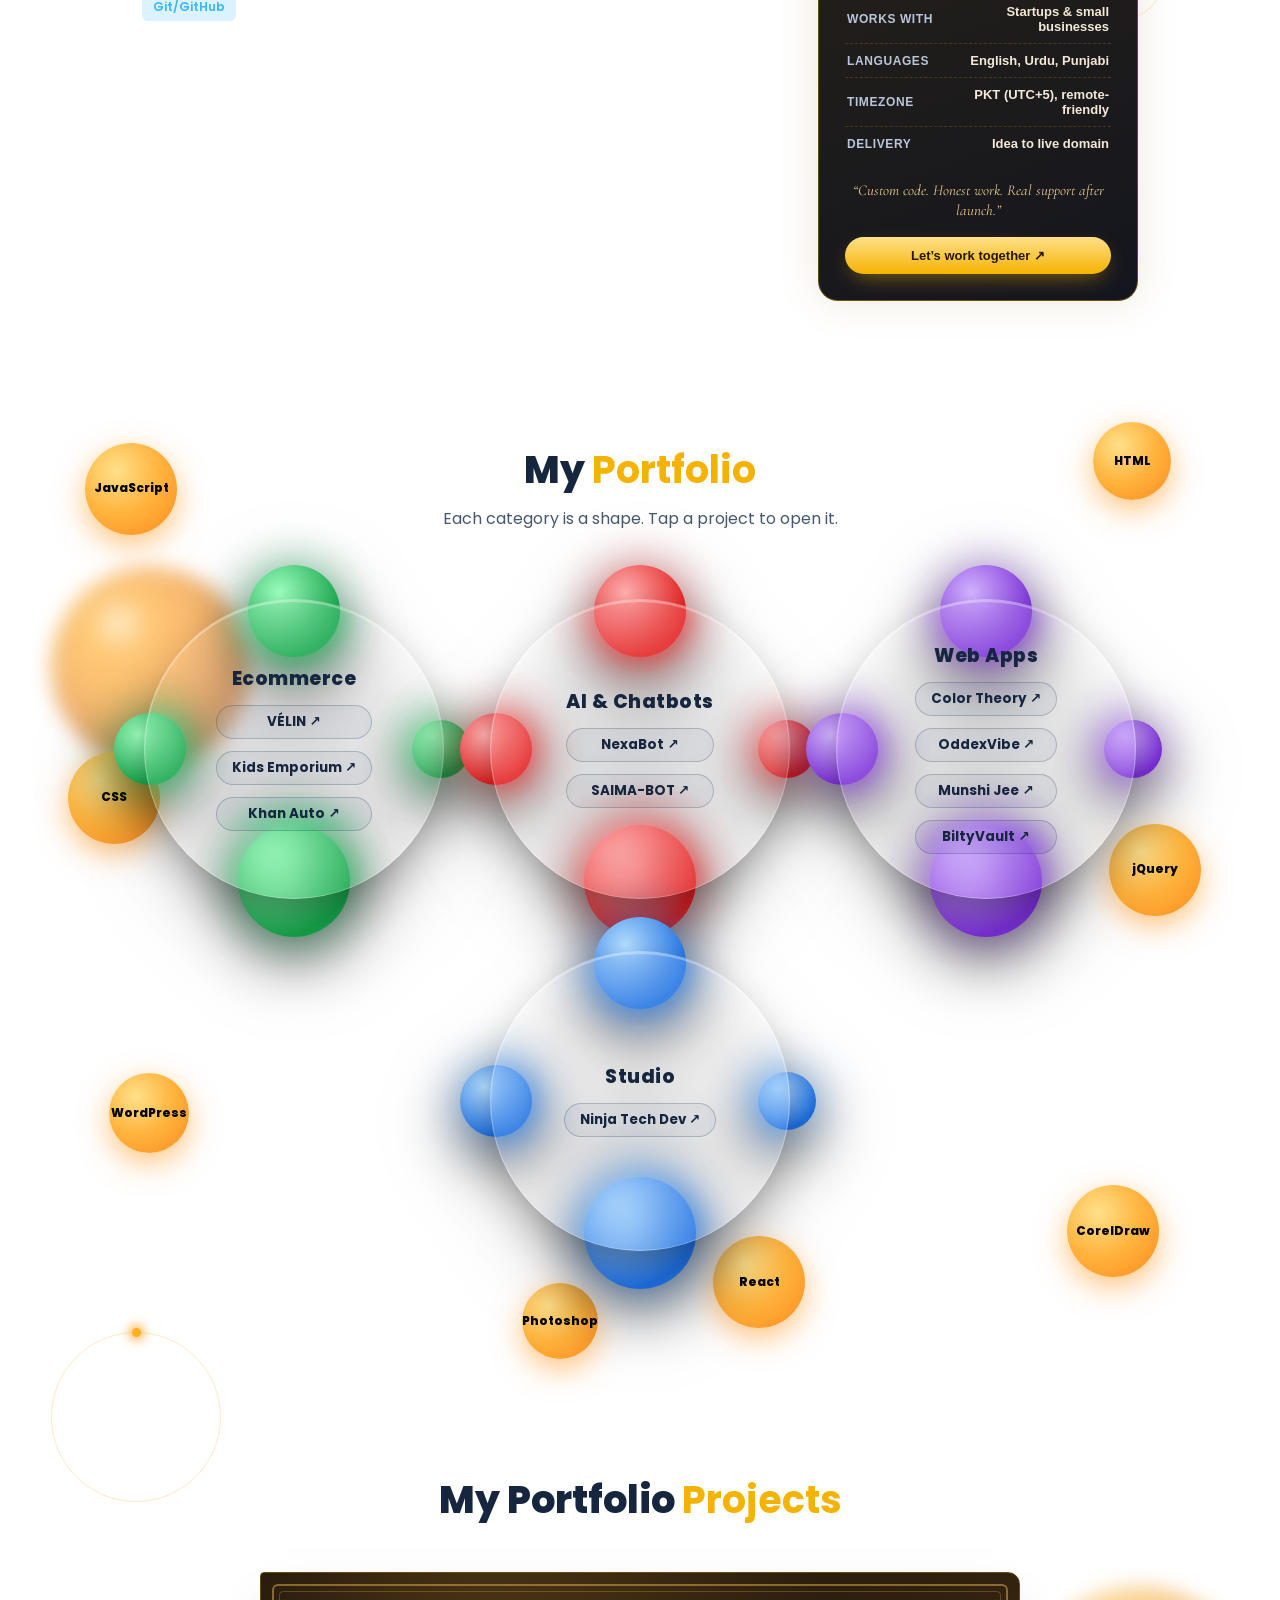
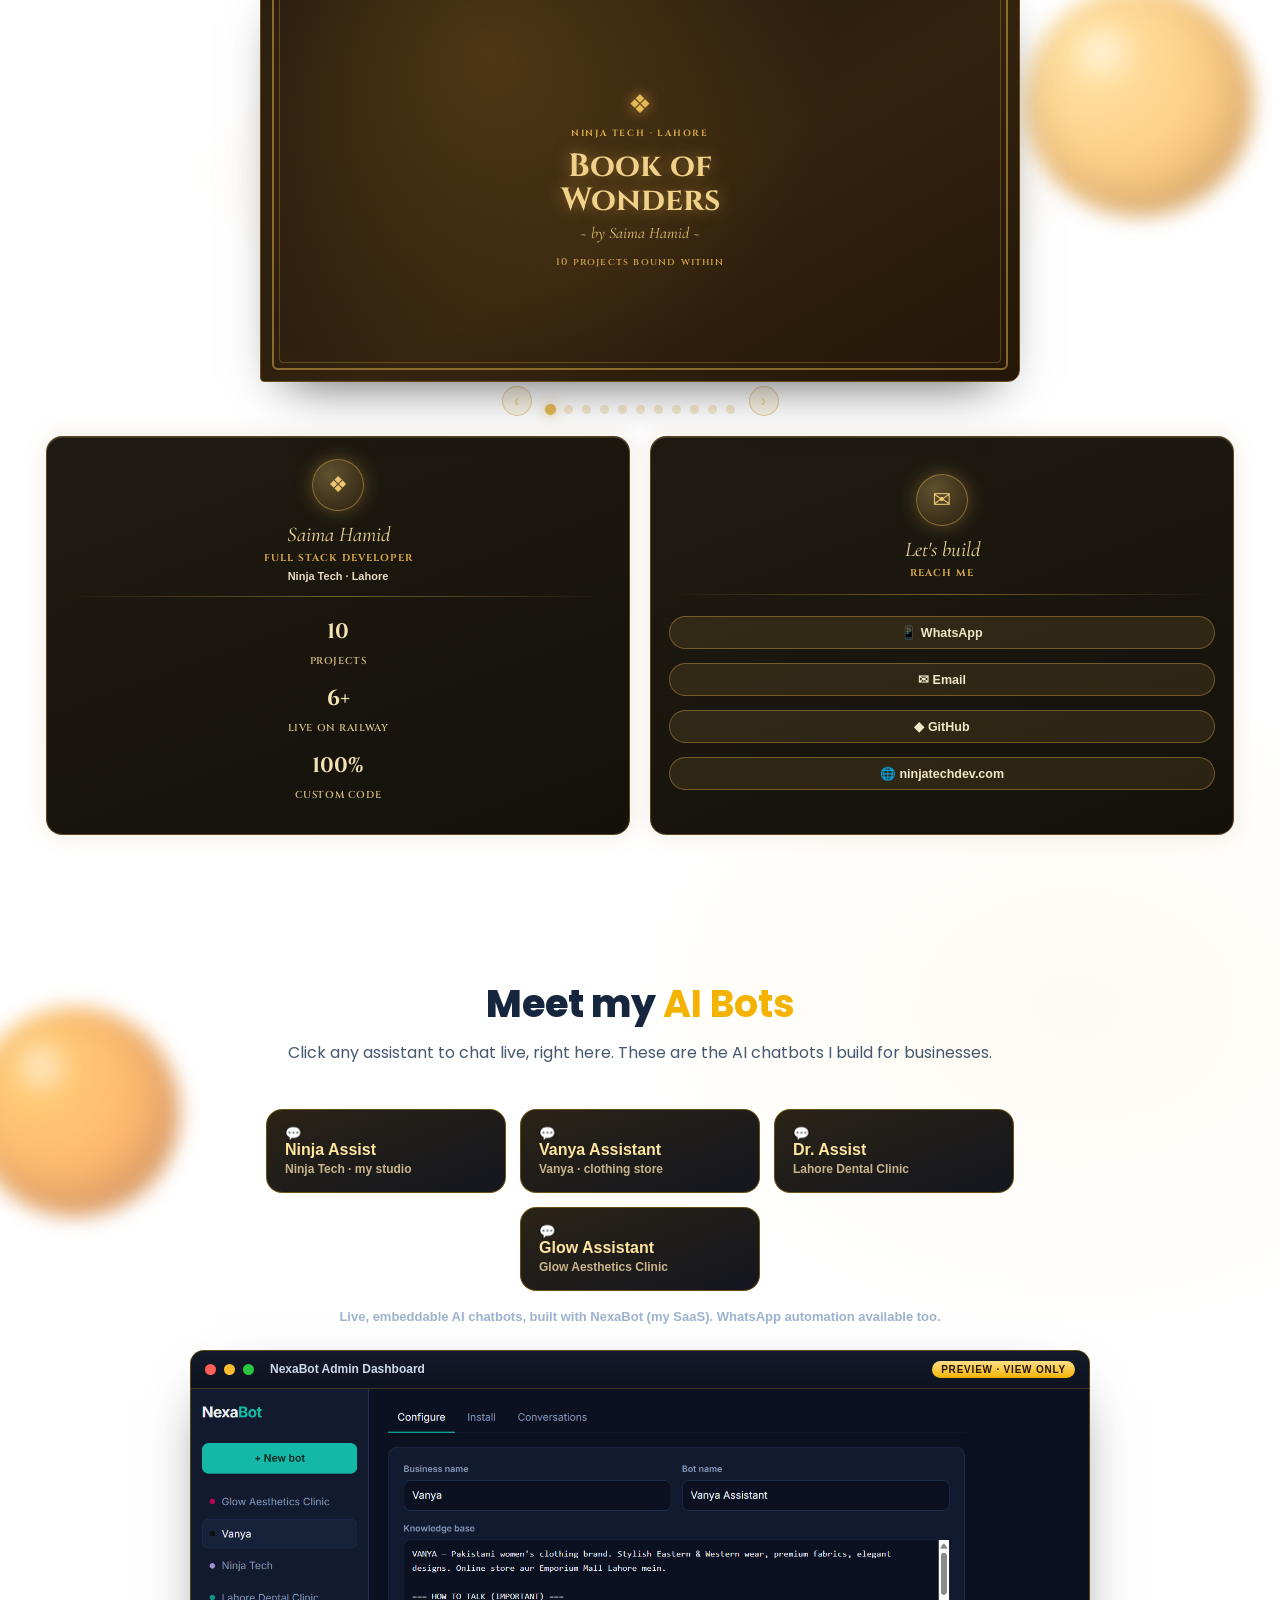
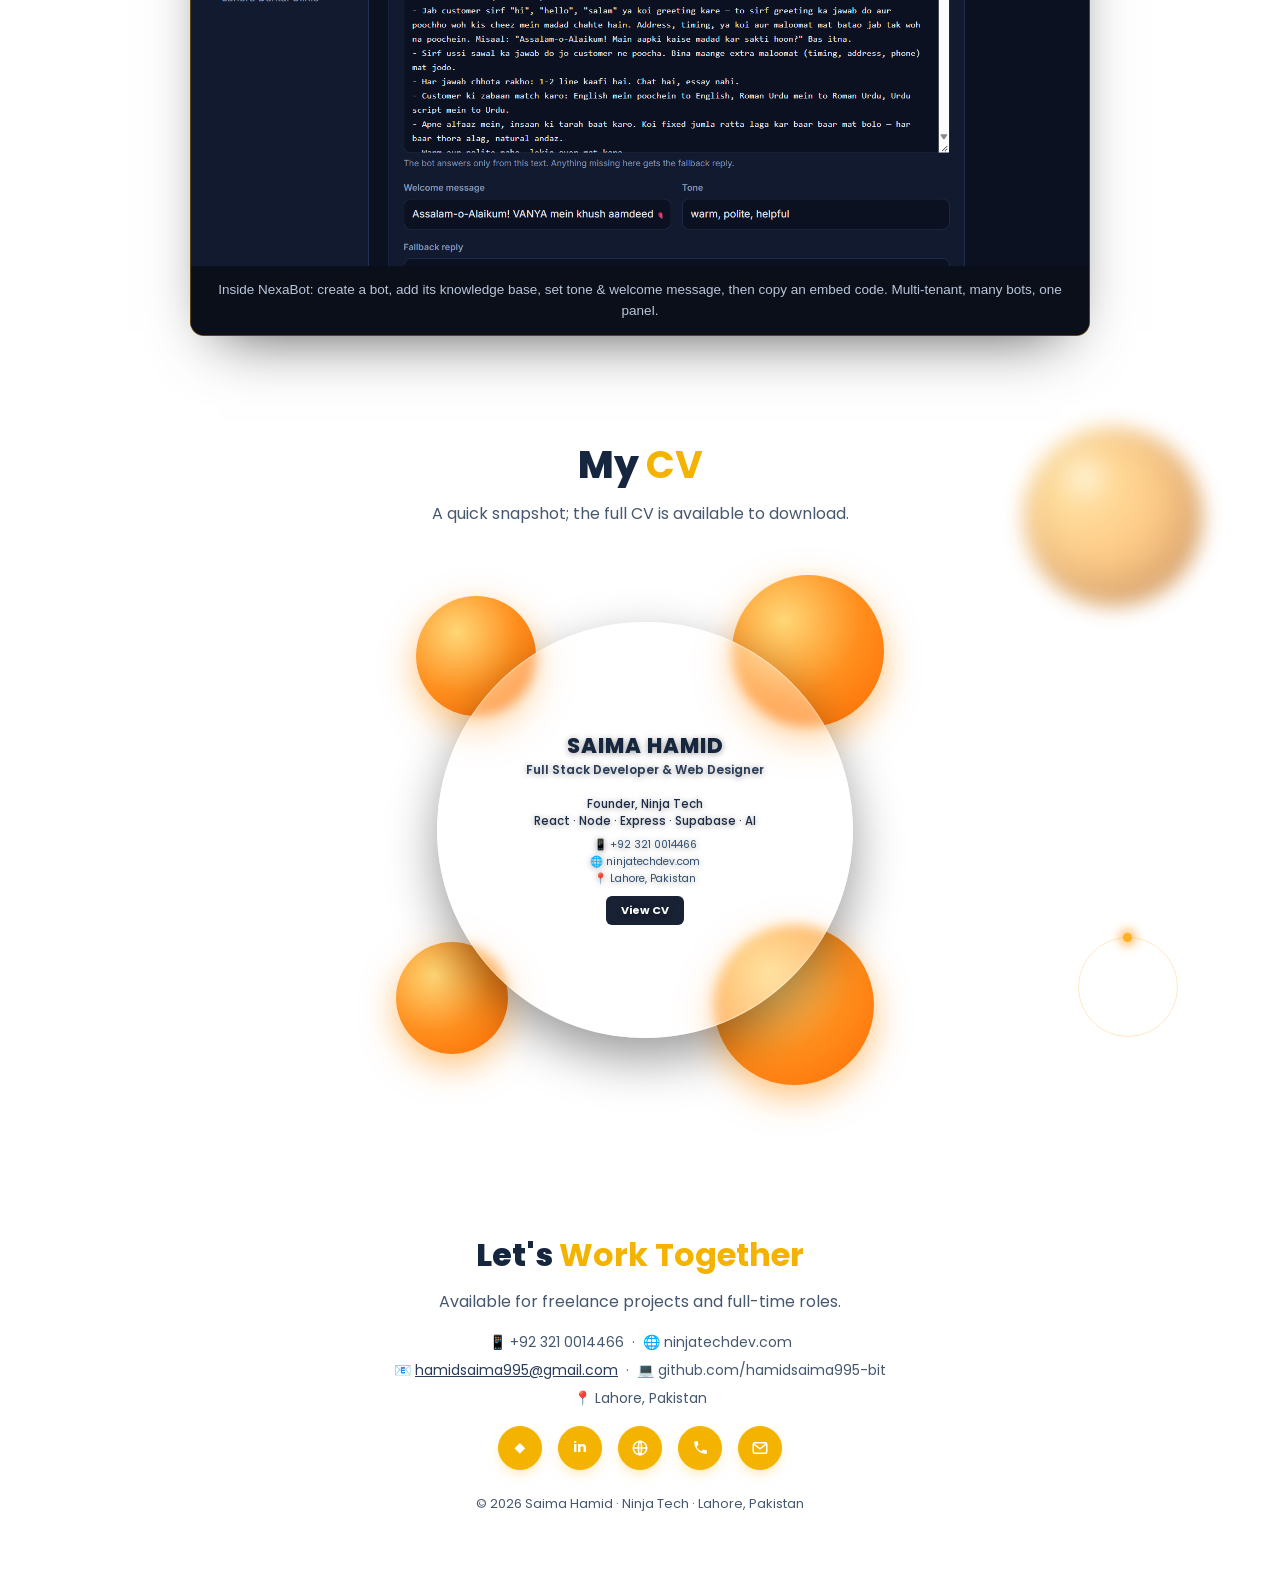
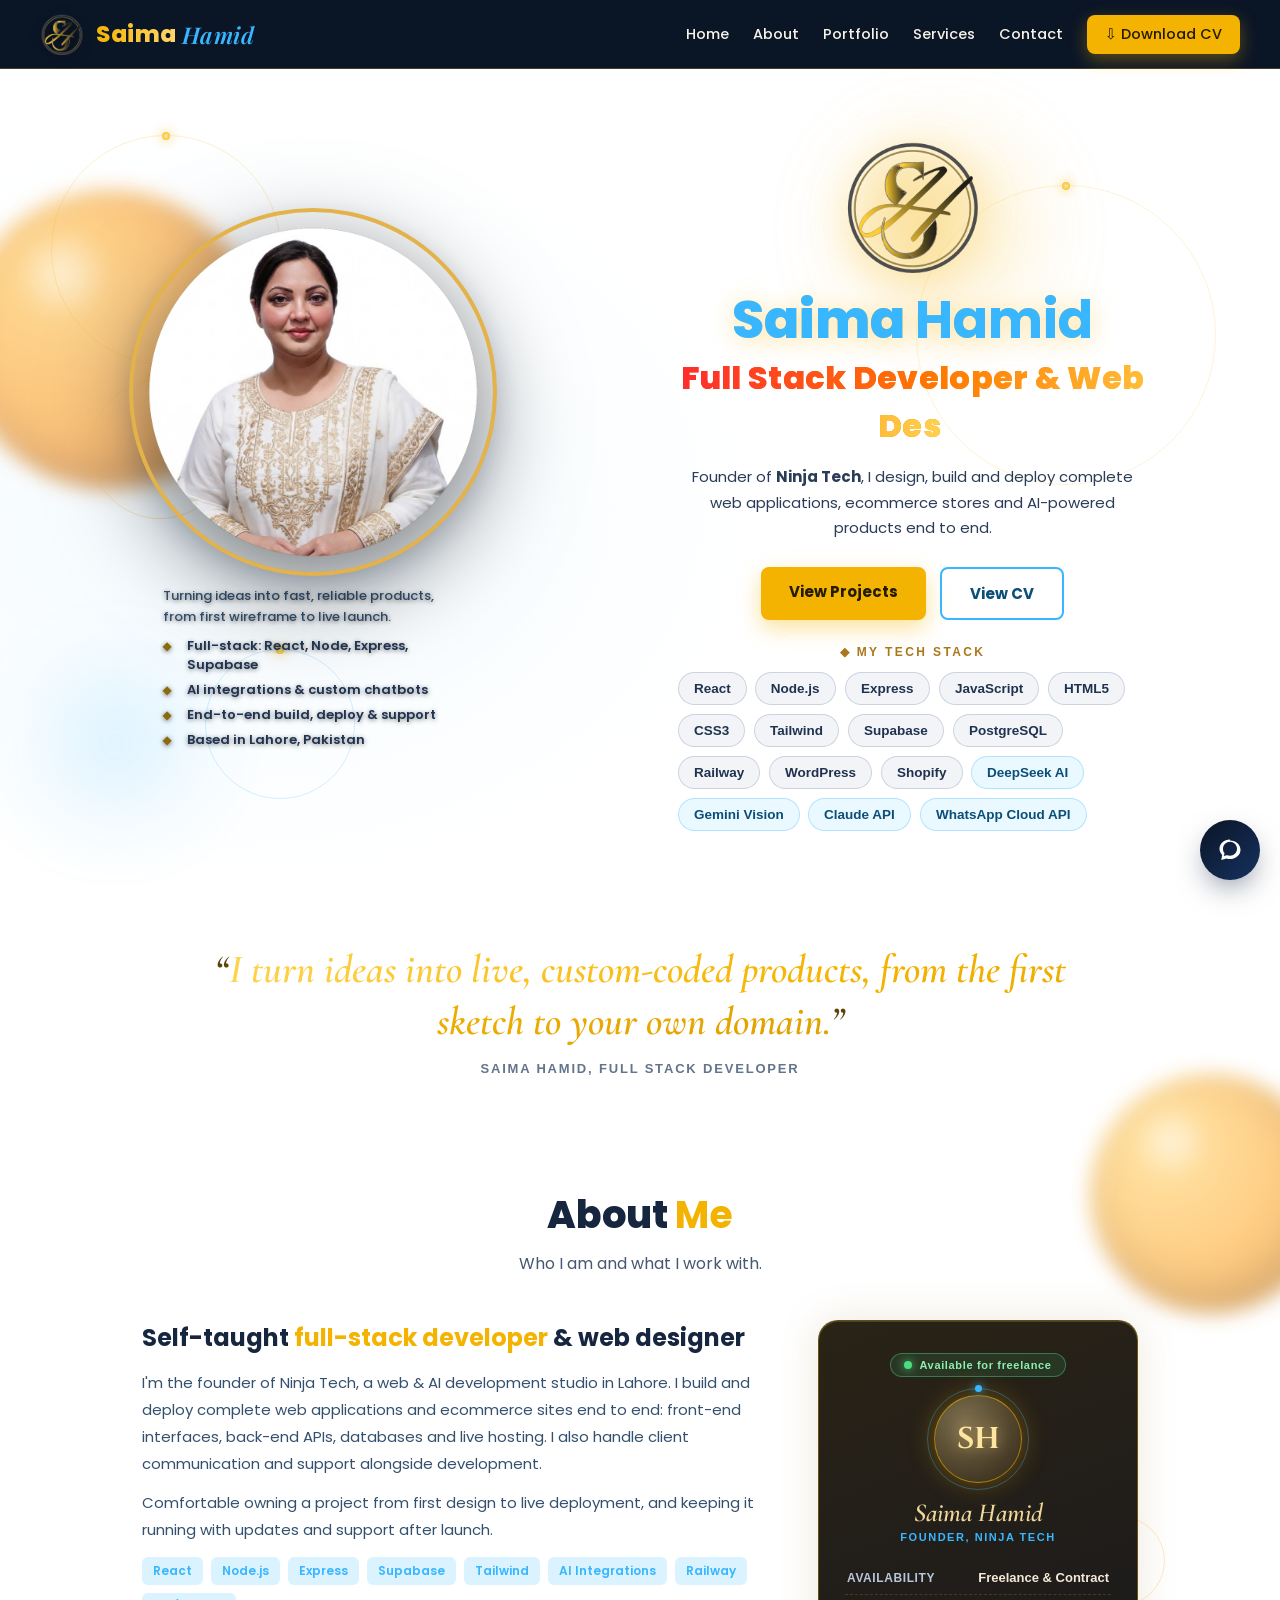
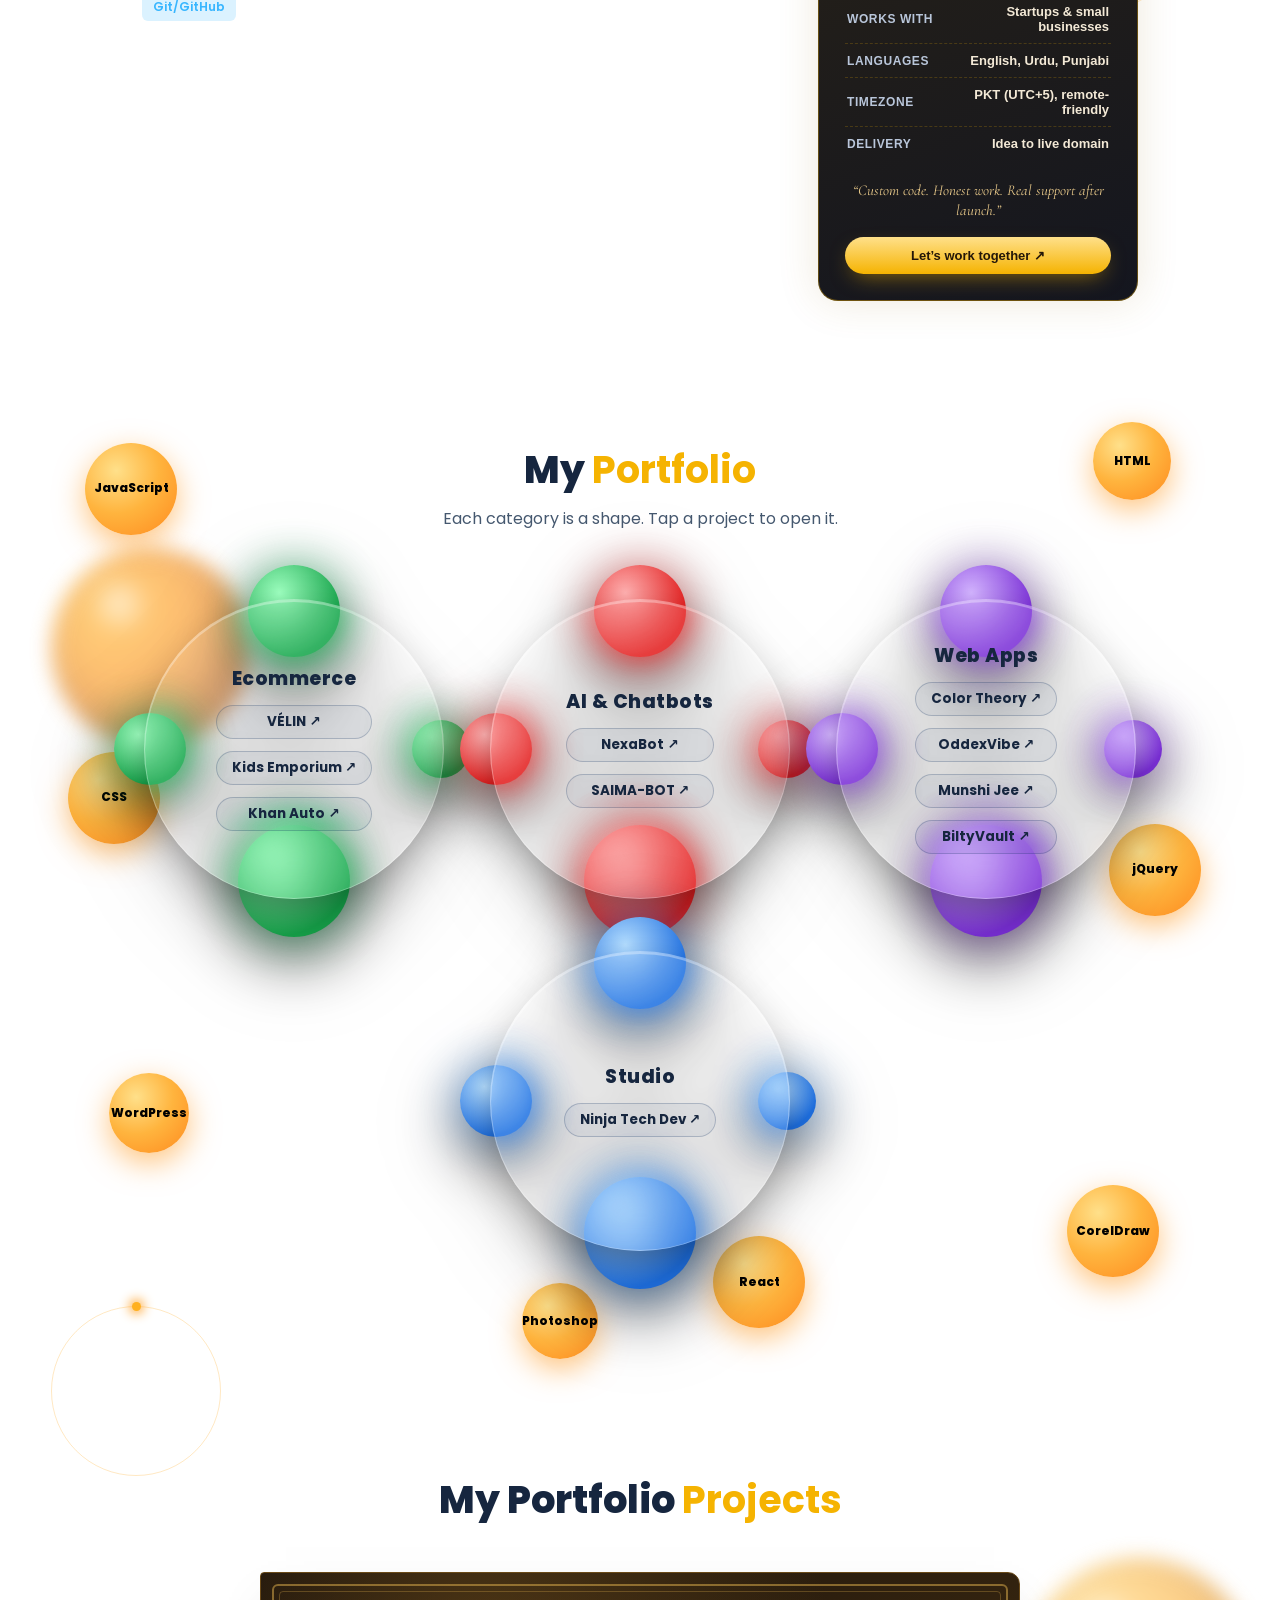
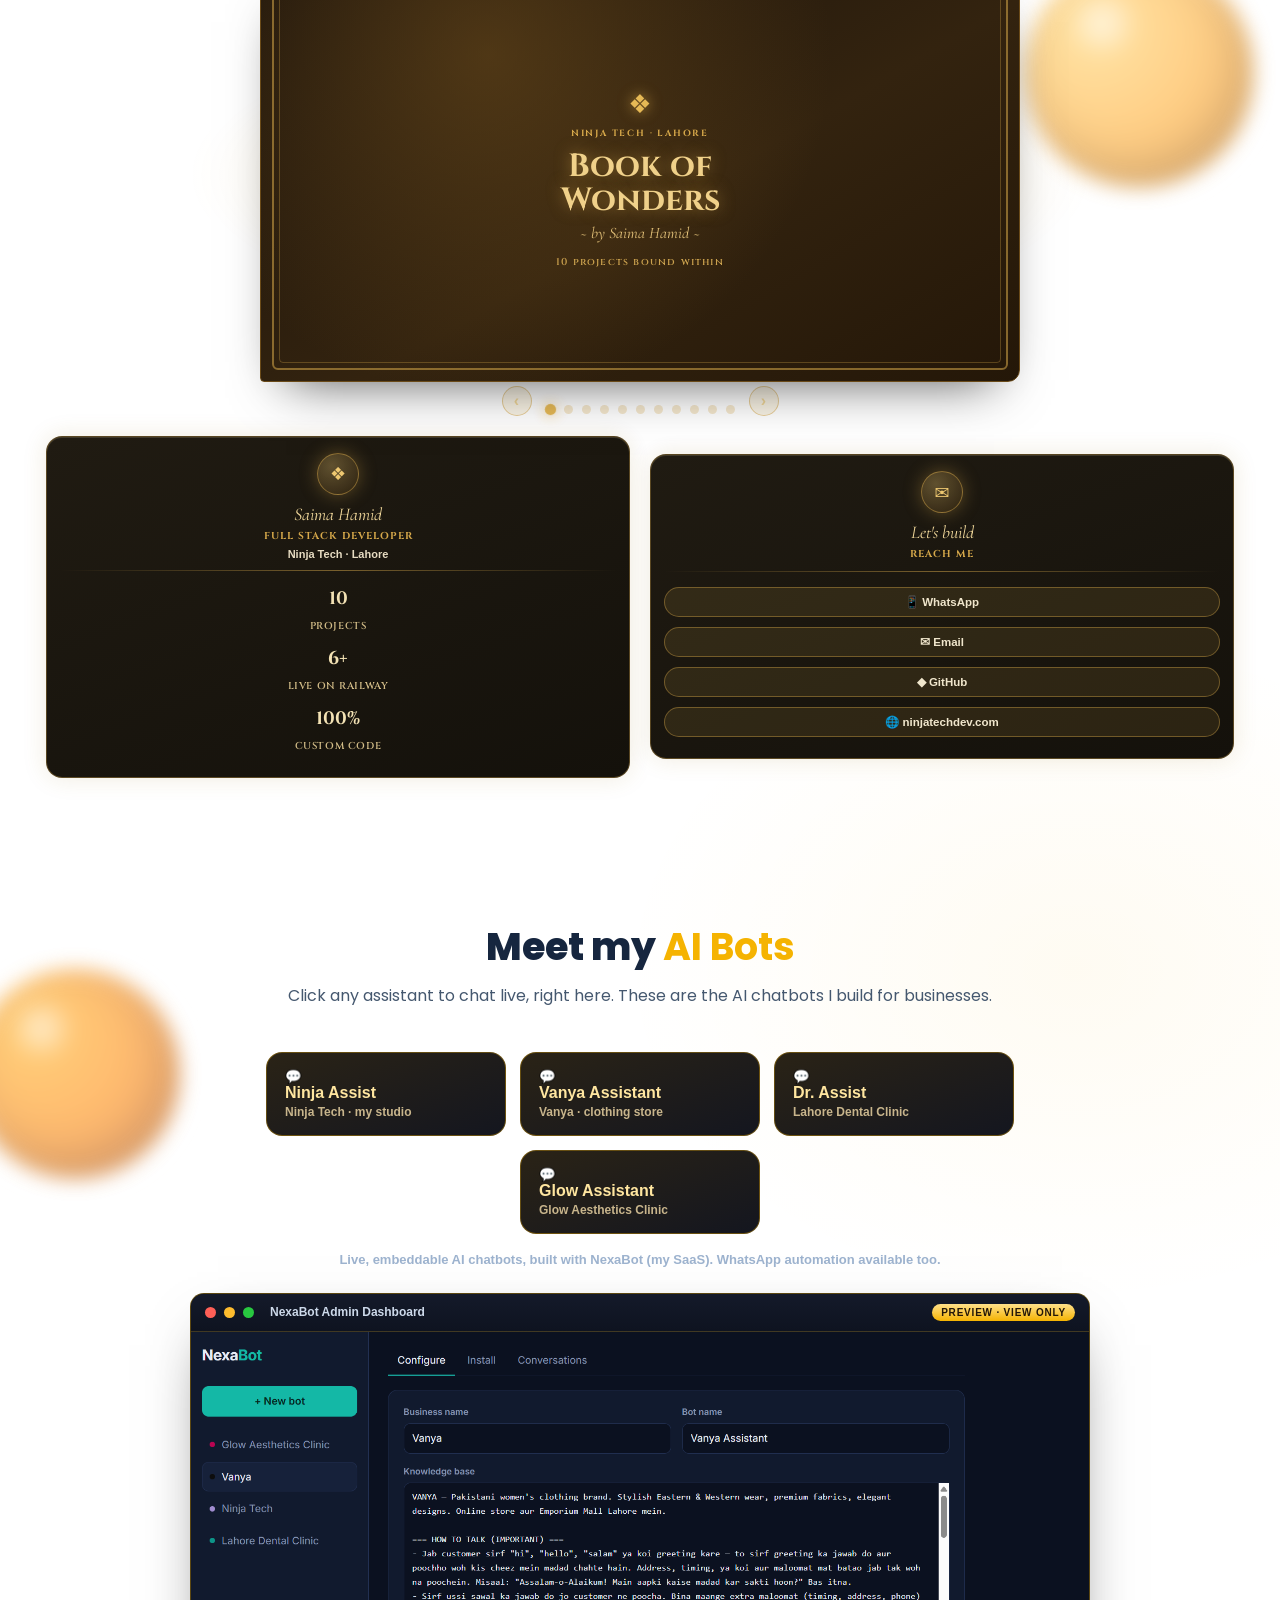
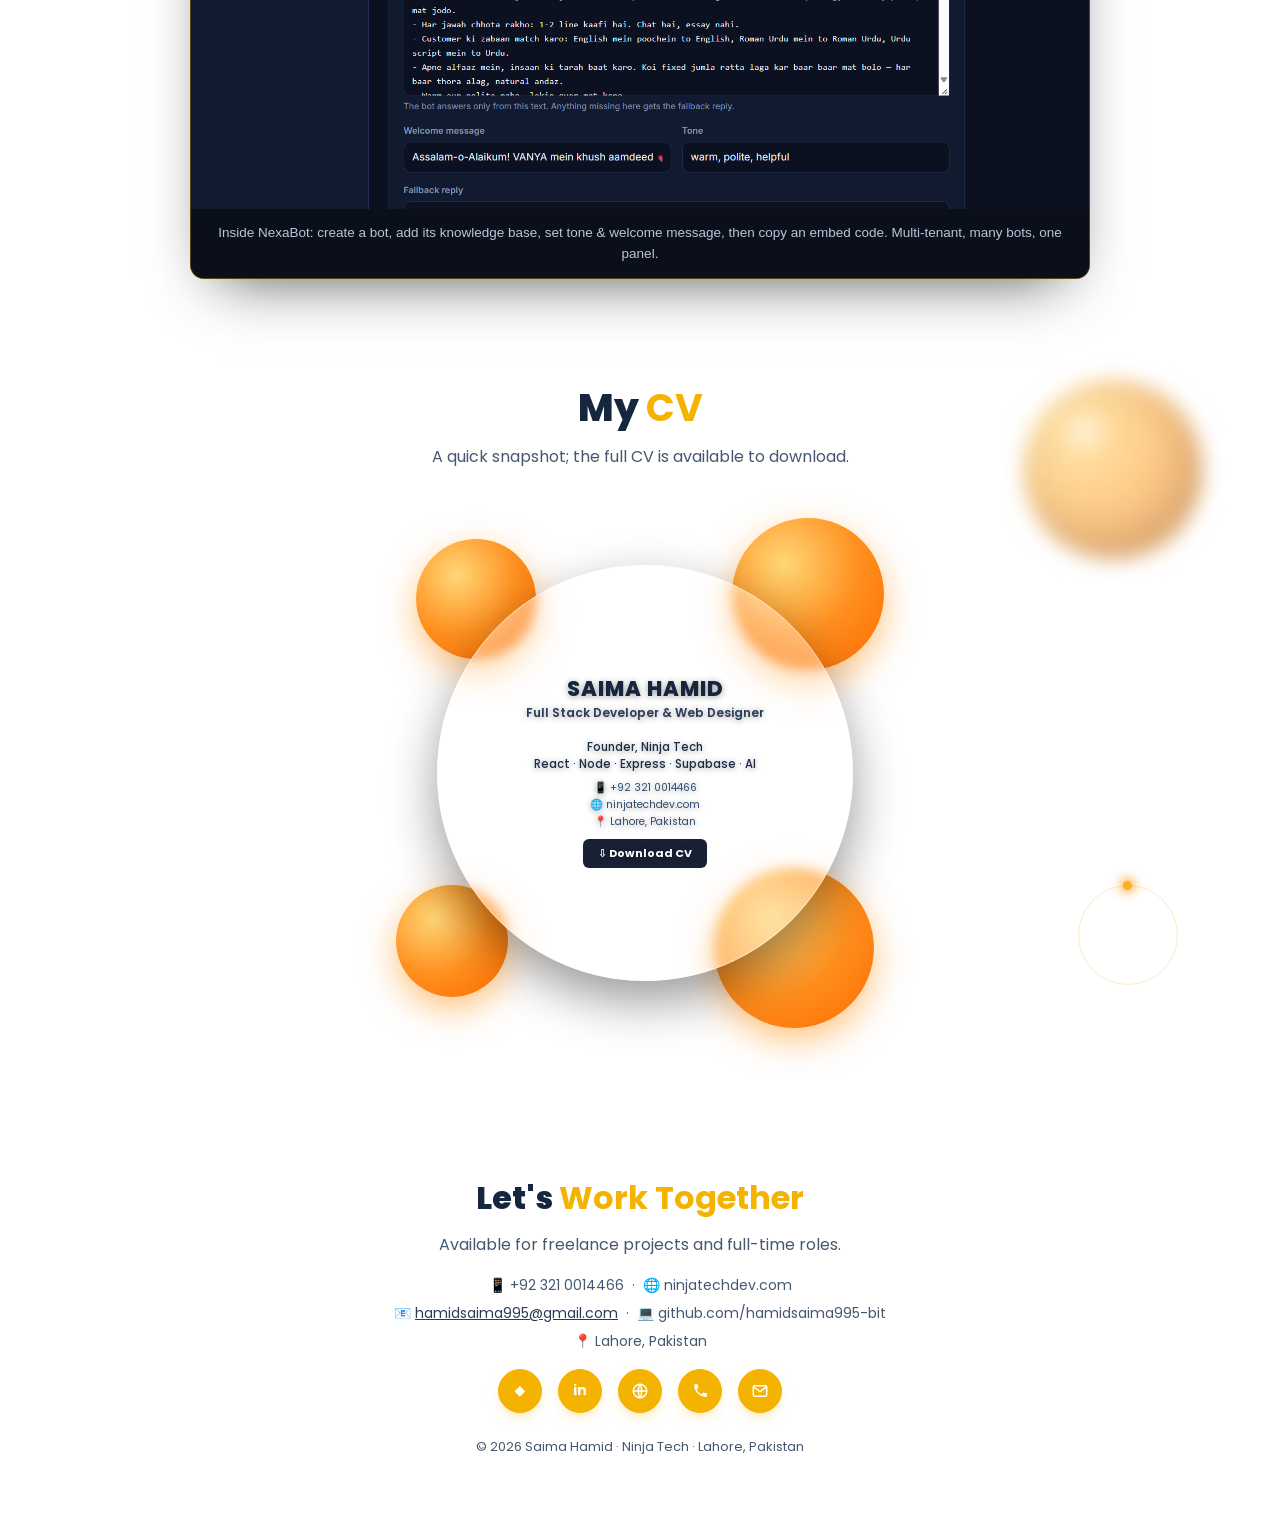
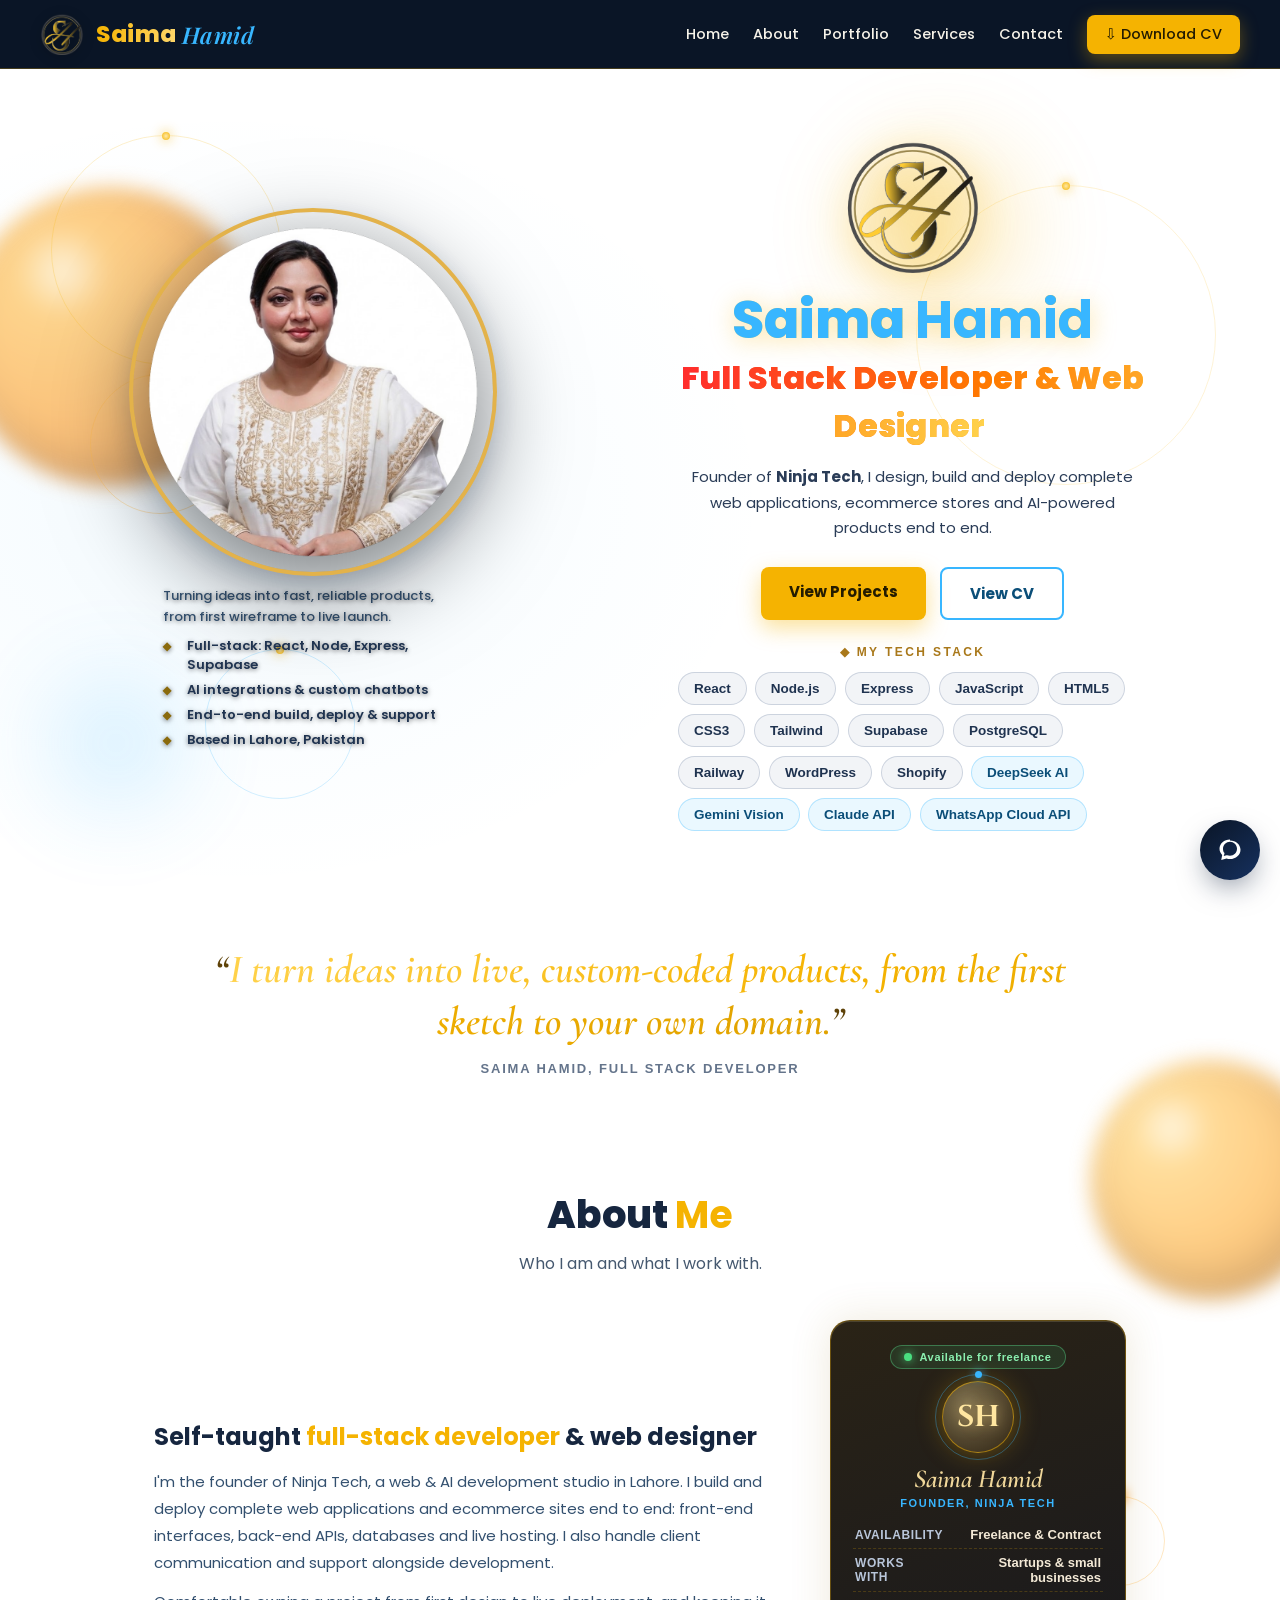
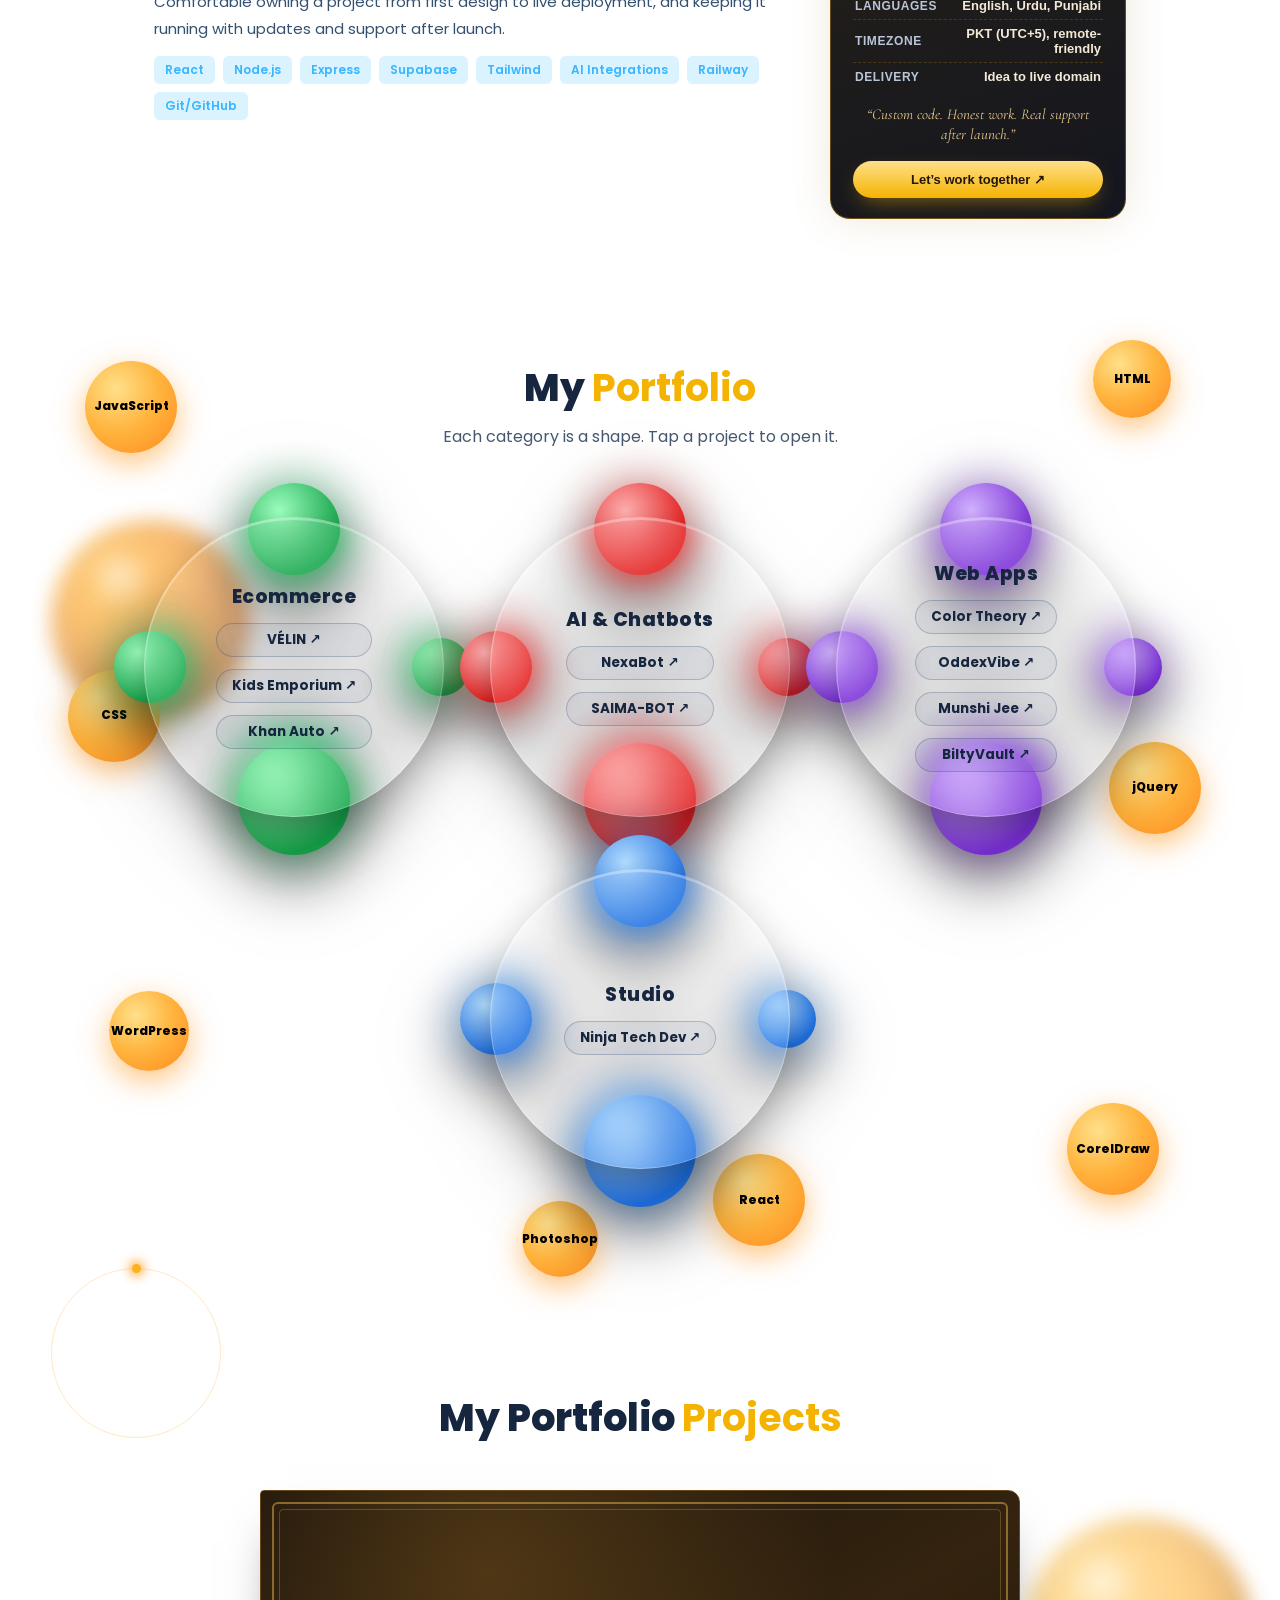
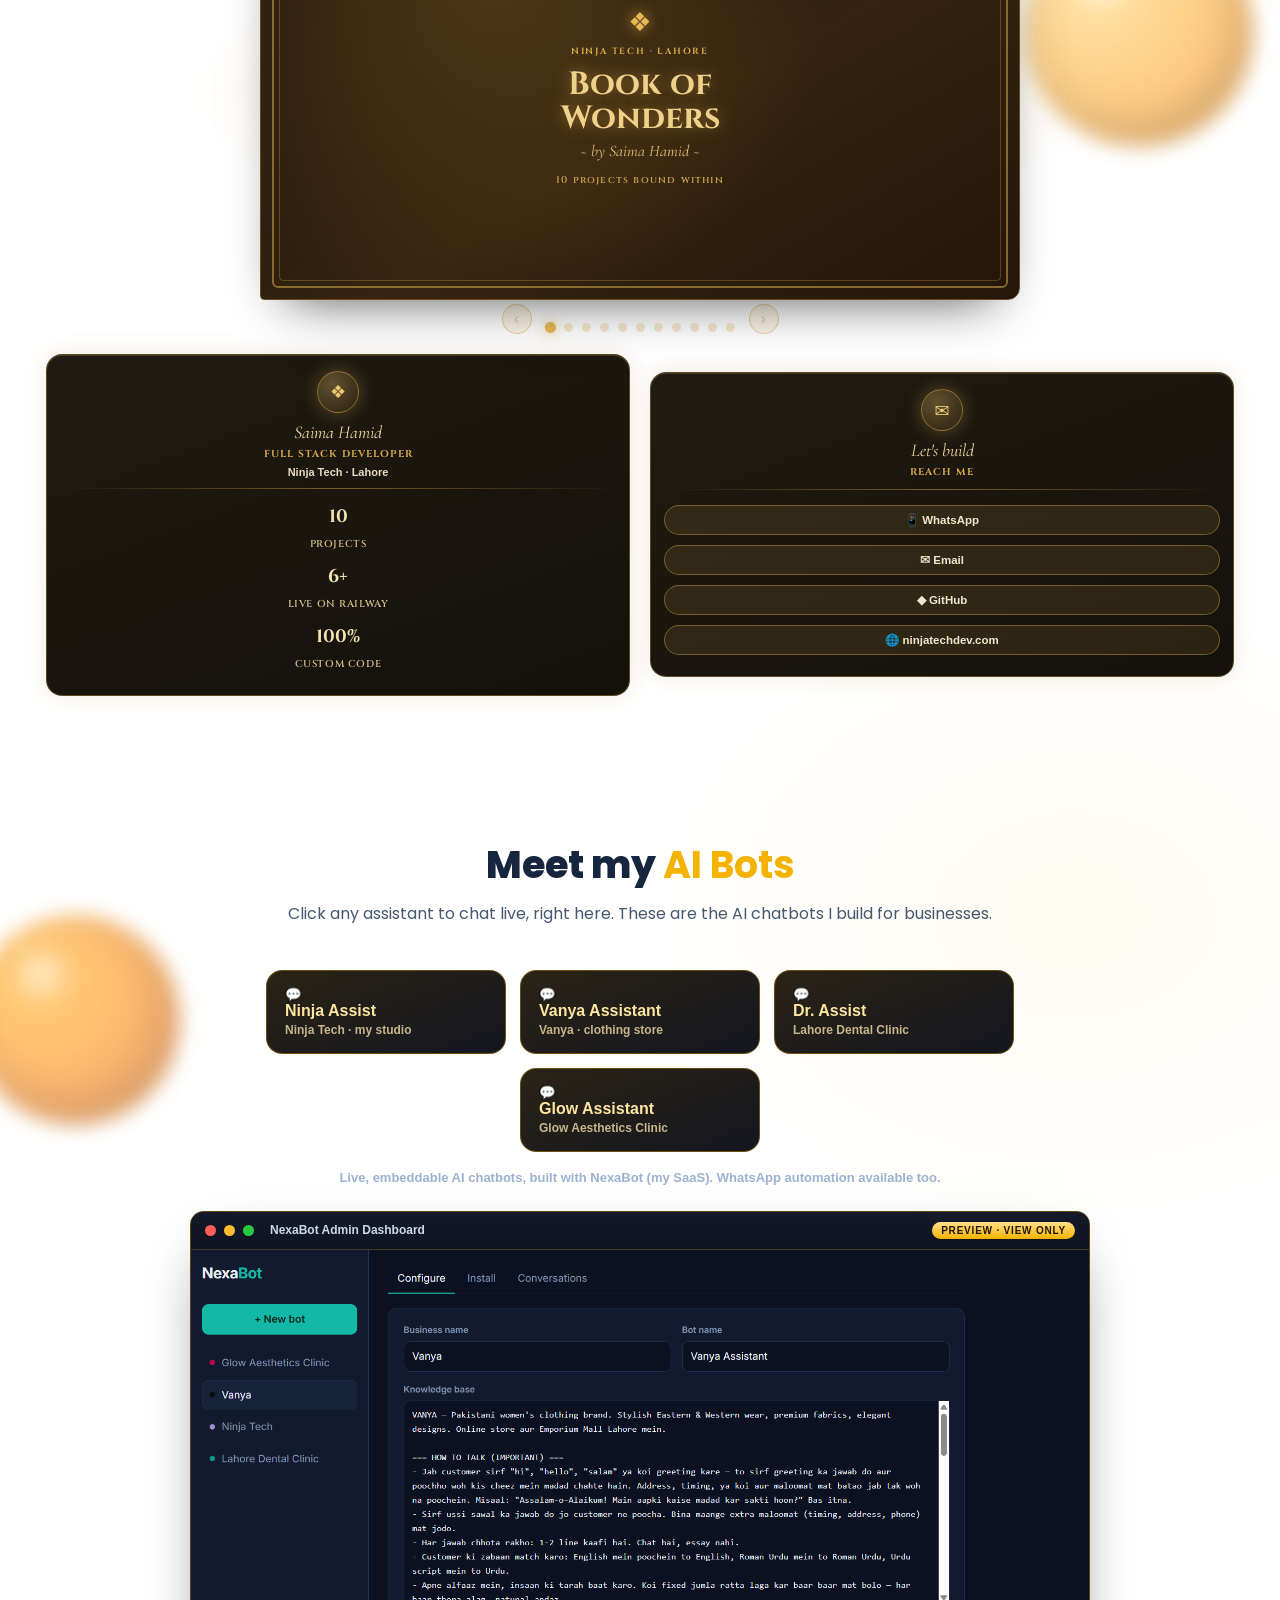
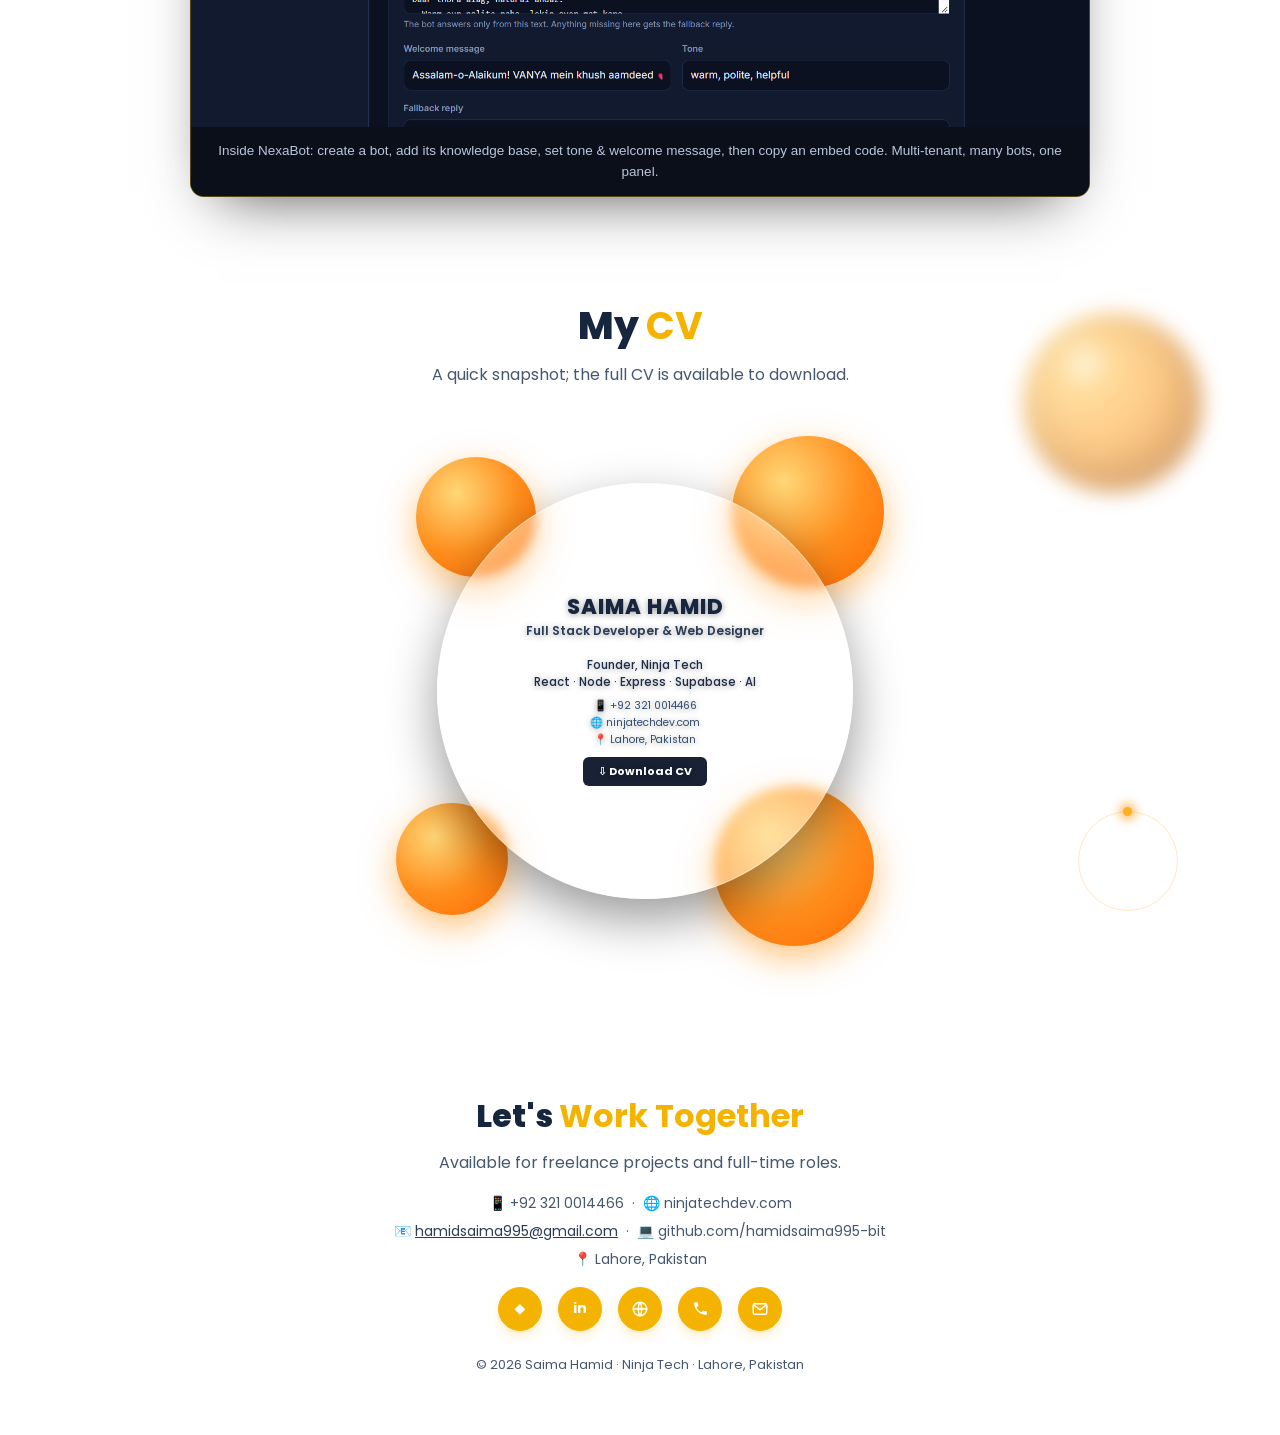
